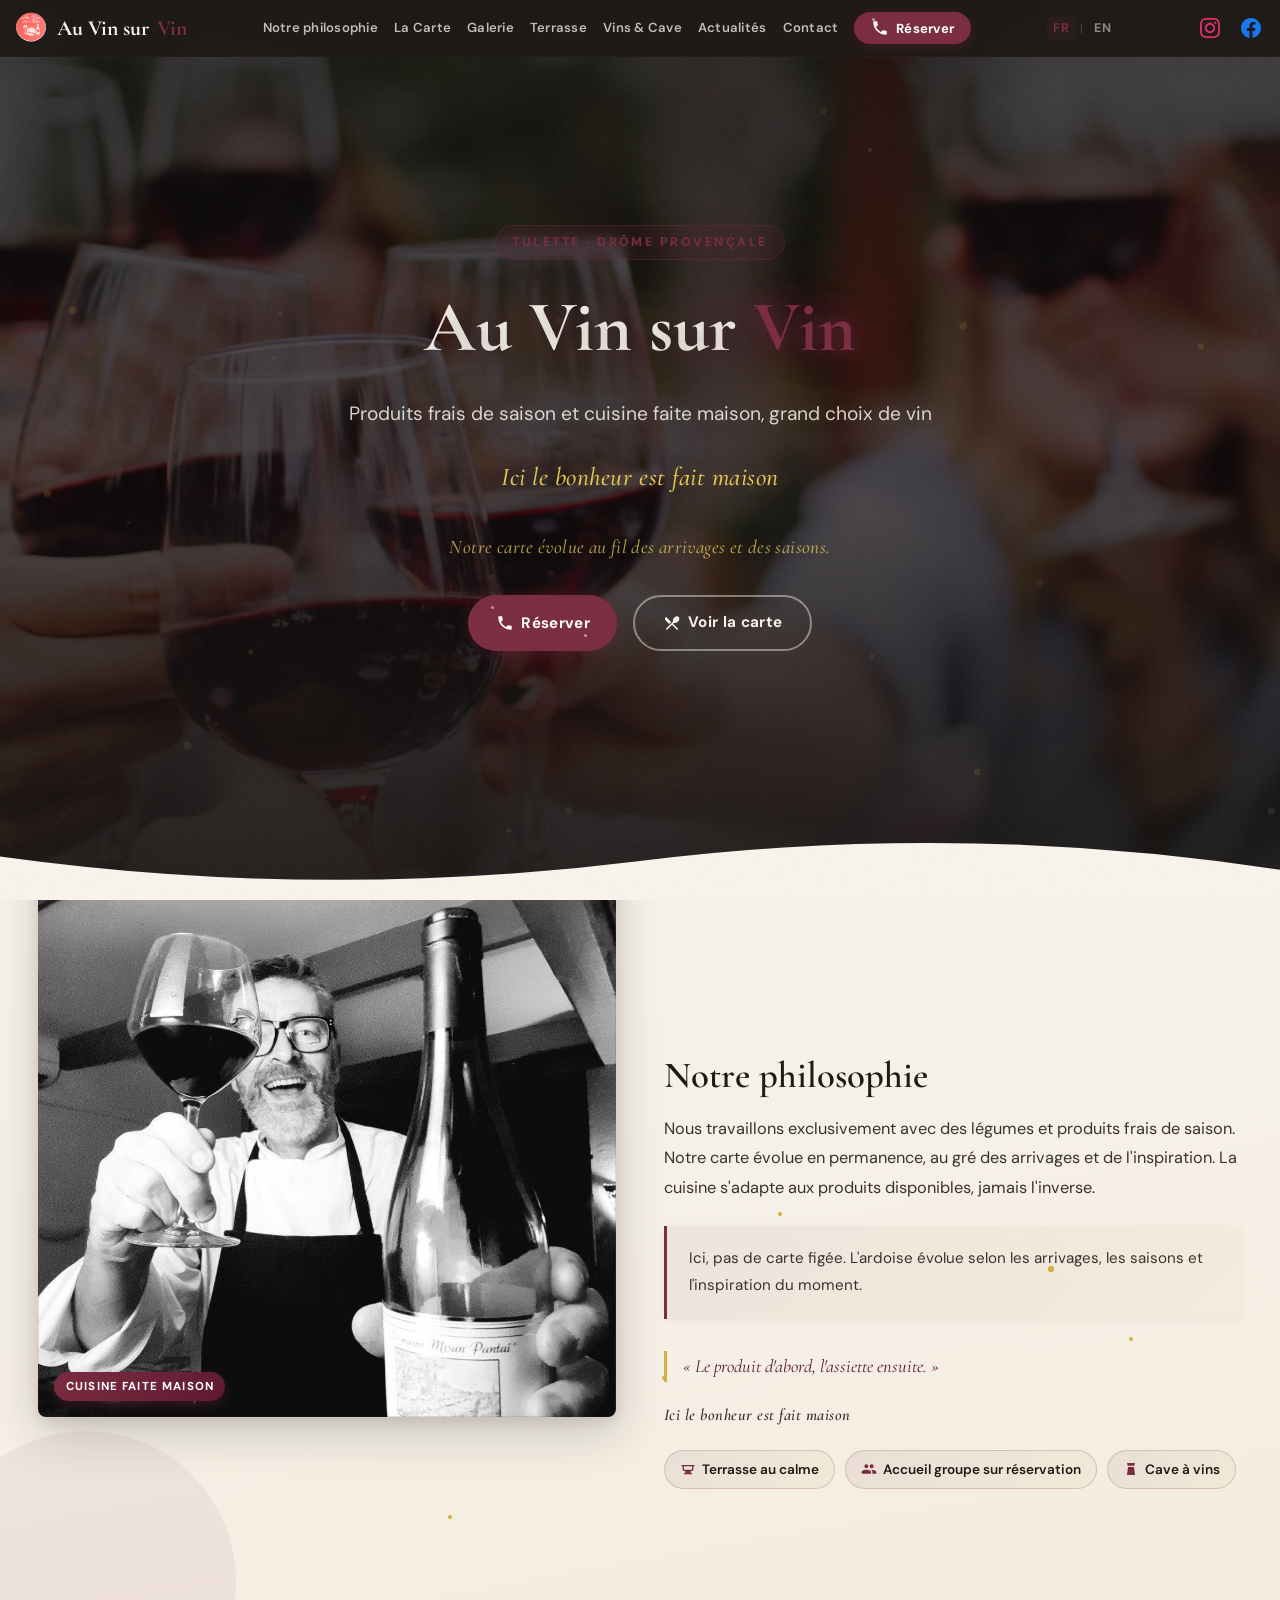
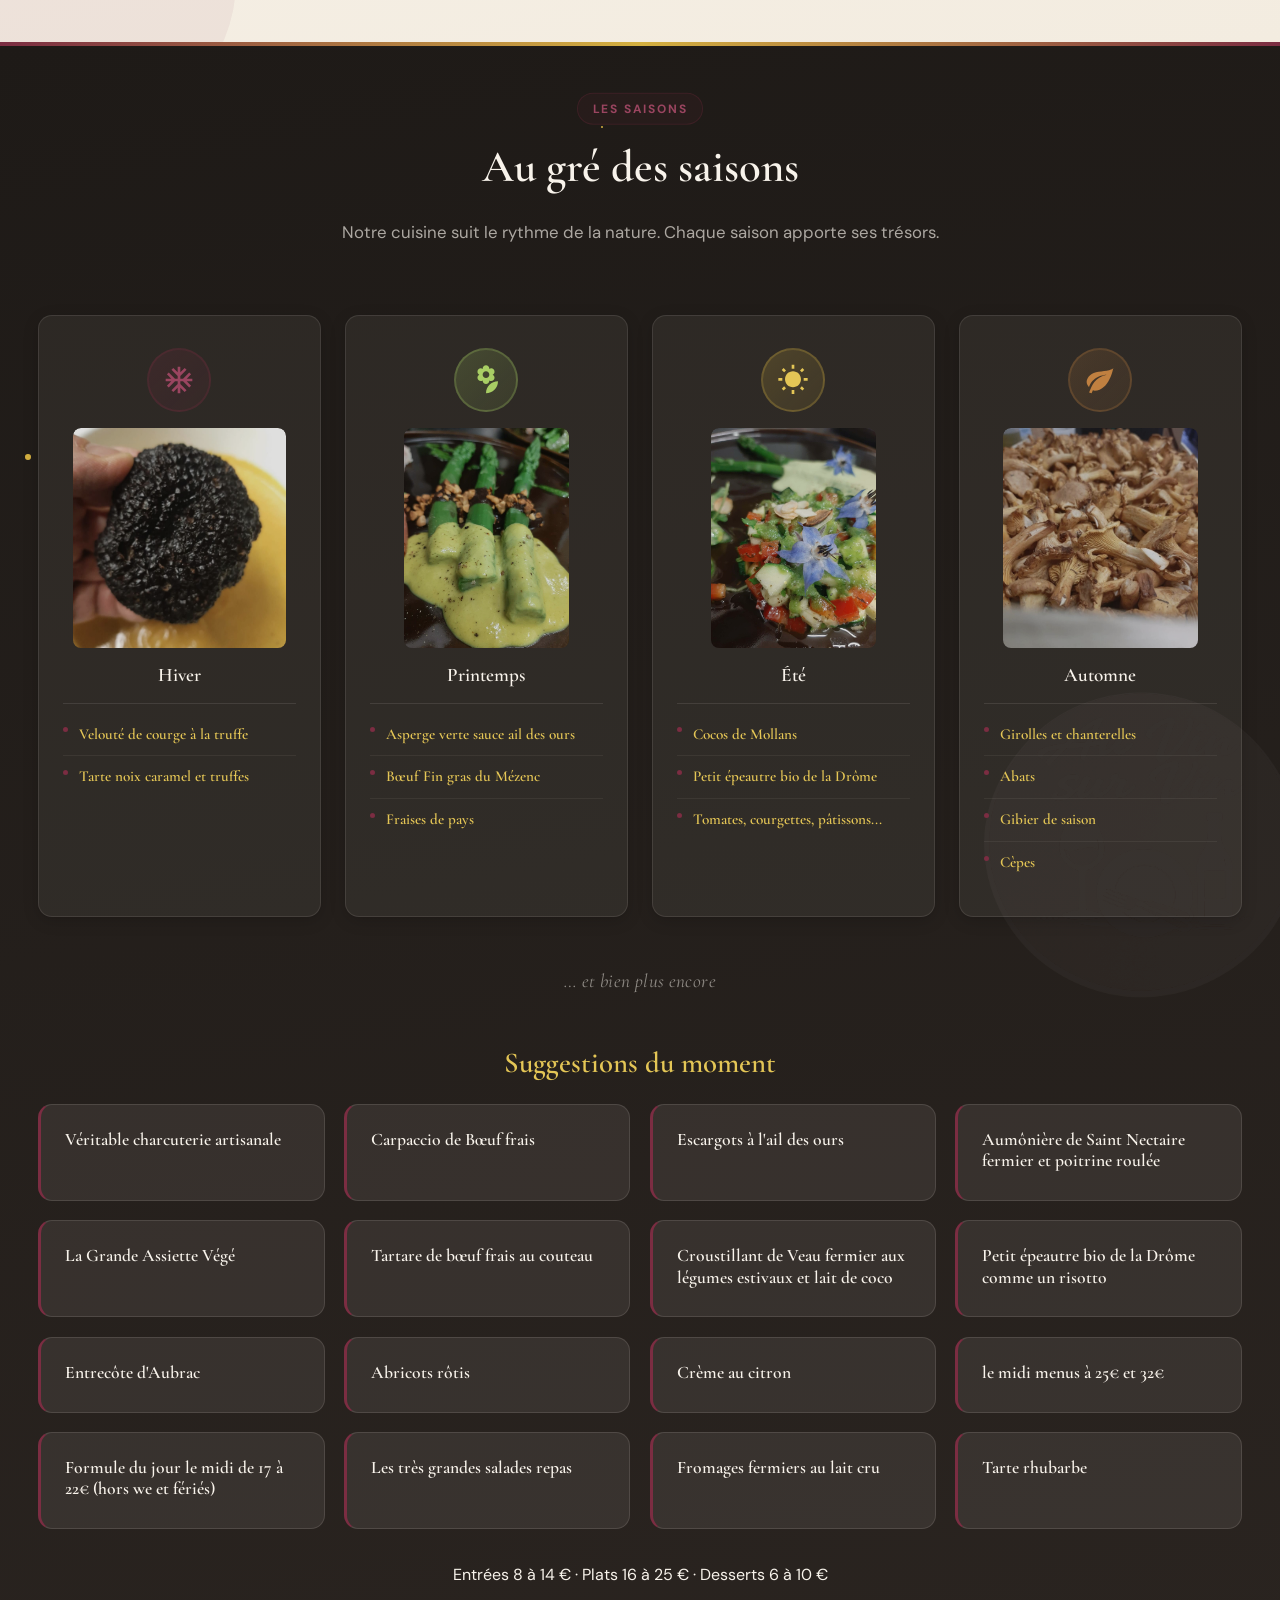
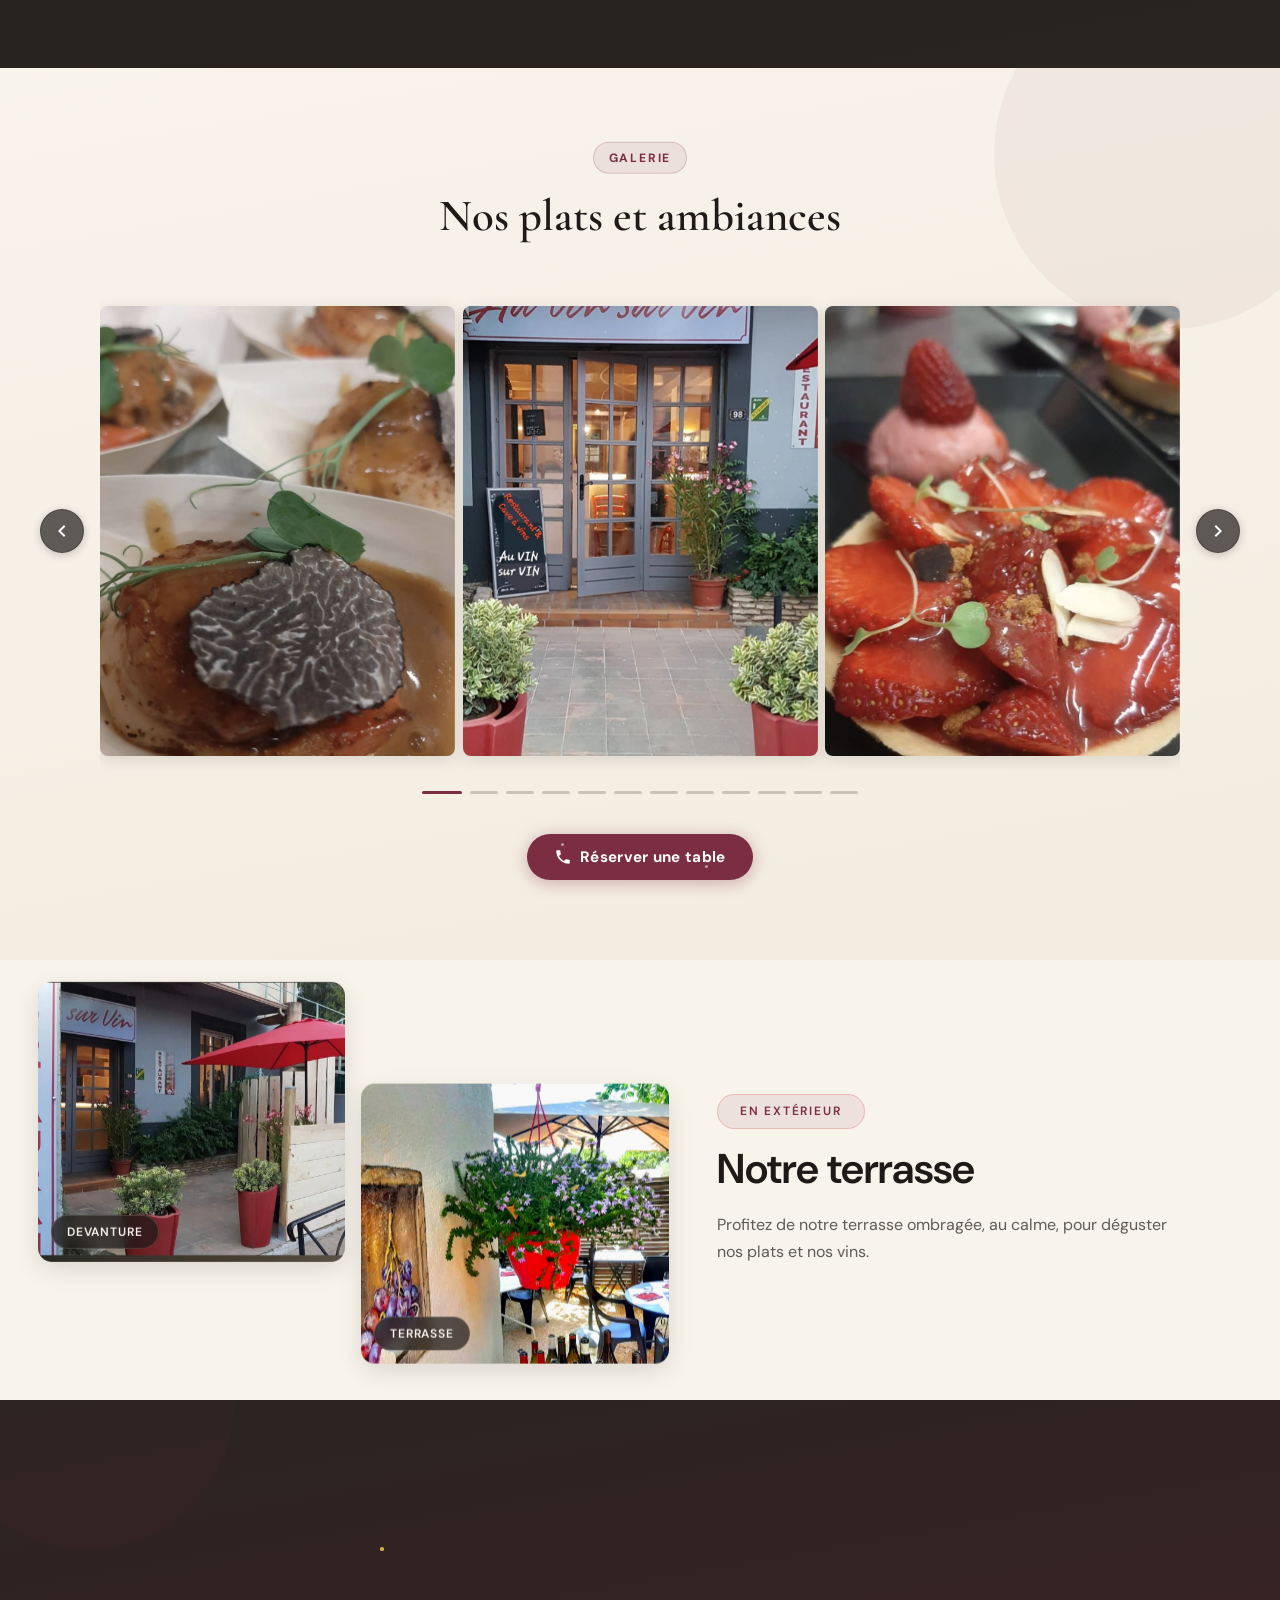
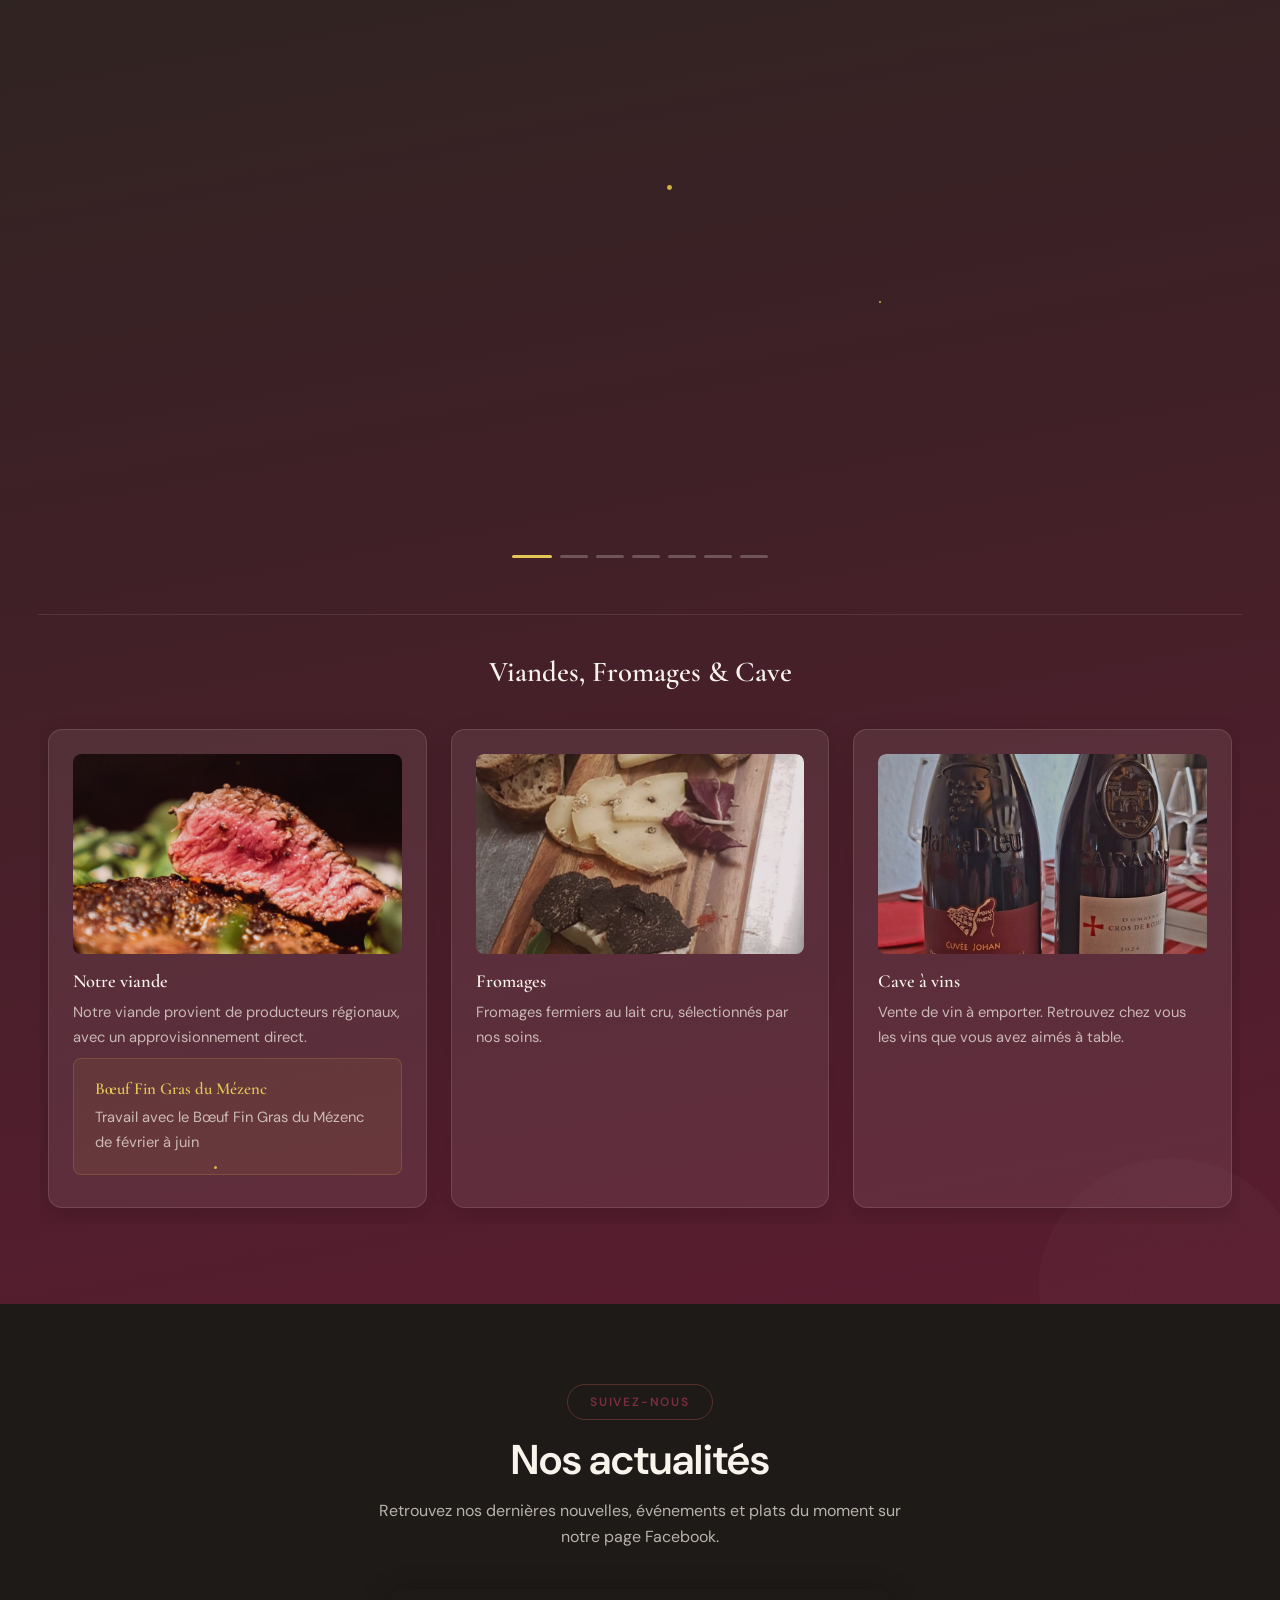
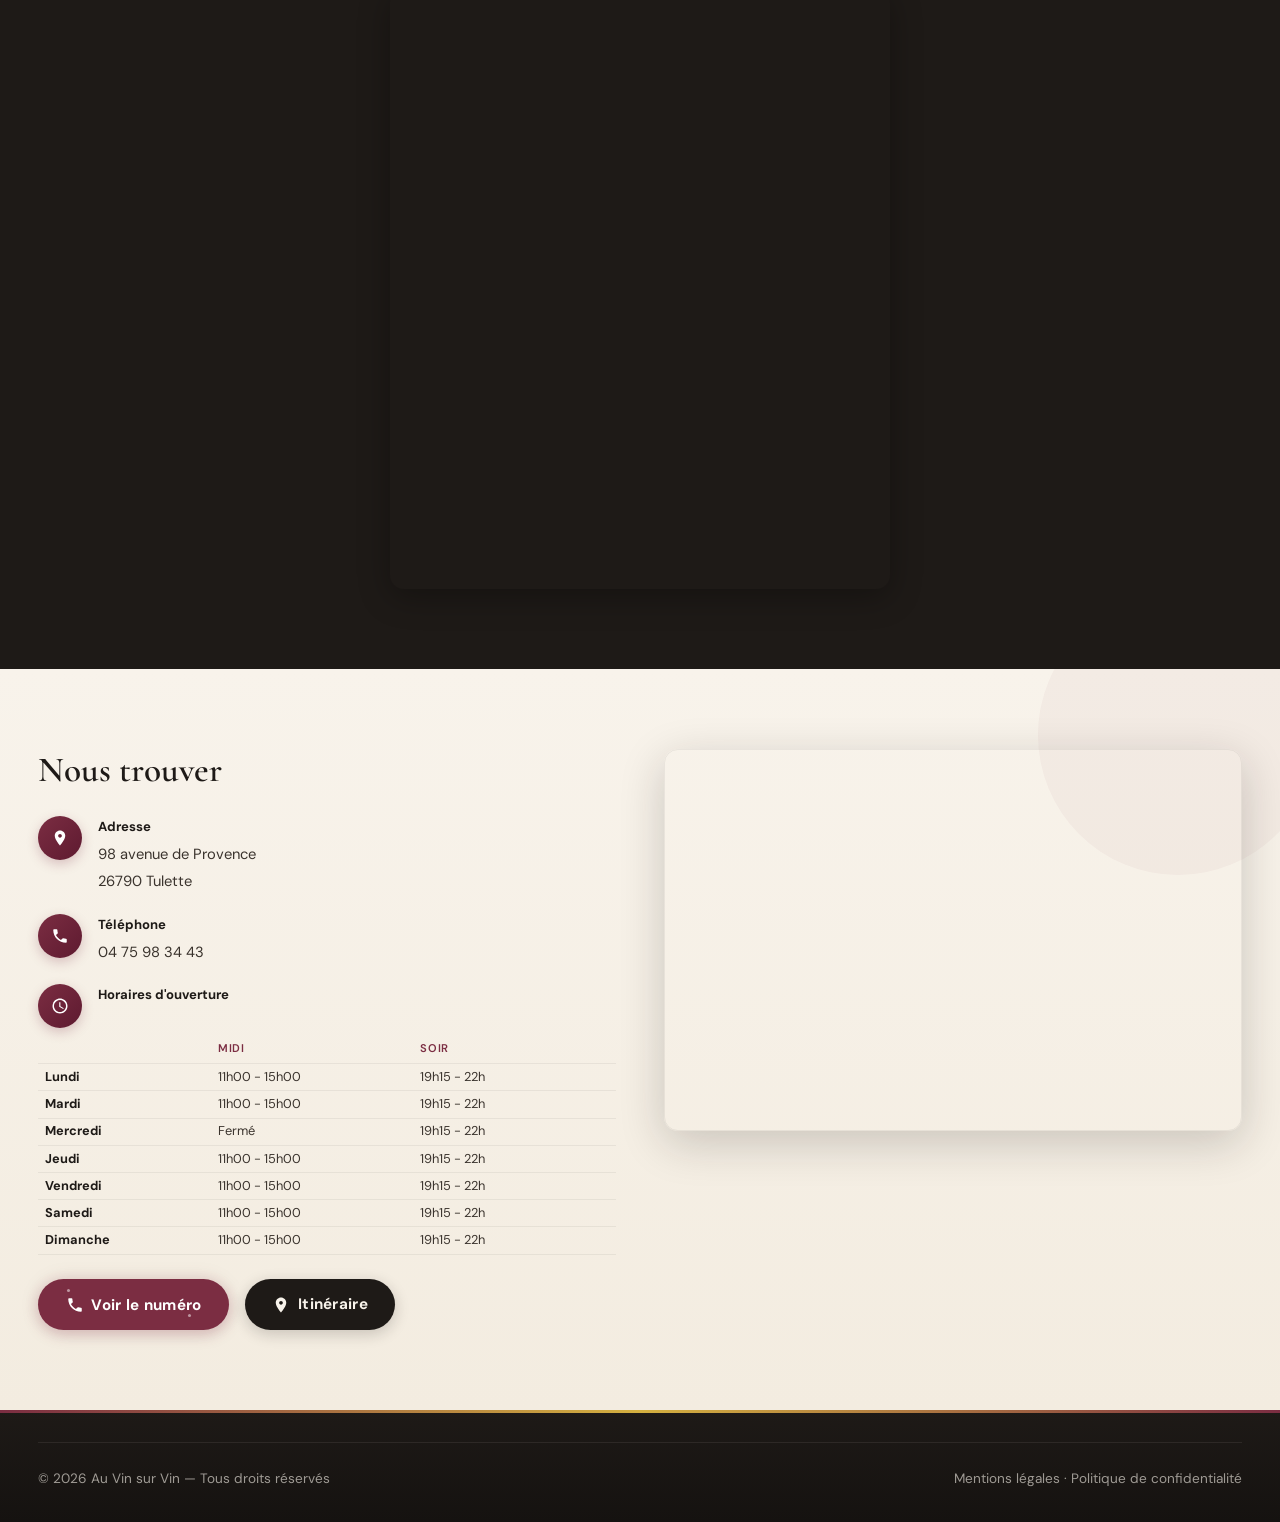
==== index.html @ ffe53575 "Migration Google Sheets → CMS GitHub/Netlify (admin + data/*.json + tutoriel) - Contenu déplacé du G" ====
<!DOCTYPE html>
<html lang="fr">
<head>
  <meta charset="UTF-8">
  <meta name="viewport" content="width=device-width, initial-scale=1.0">
  <title>Au Vin sur Vin — Restaurant & cave à vins | Tulette</title>
  <meta name="description" content="Au Vin sur Vin, restaurant et cave à vins à Tulette. Produits frais de saison et cuisine faite maison, grand choix de vin. Réservation au 04 75 98 34 43.">

  <!-- SEO -->
  <meta name="robots" content="index, follow">
  <link rel="canonical" href="https://www.auvinsurvin.fr/">
  <meta name="author" content="Au Vin sur Vin">
  <meta name="geo.region" content="FR-ARA">
  <meta name="geo.placename" content="Tulette">

  <!-- Open Graph -->
  <meta property="og:type" content="restaurant">
  <meta property="og:title" content="Au Vin sur Vin — Restaurant & cave à vins | Tulette">
  <meta property="og:description" content="Restaurant et cave à vins à Tulette. Produits frais de saison, cuisine maison, grand choix de vins. Réservation au 04 75 98 34 43.">
  <meta property="og:image" content="https://www.auvinsurvin.fr/assets/img/11.jpg">
  <meta property="og:url" content="https://www.auvinsurvin.fr/">
  <meta property="og:locale" content="fr_FR">
  <meta property="og:site_name" content="Au Vin sur Vin">

  <!-- Twitter Card -->
  <meta name="twitter:card" content="summary_large_image">
  <meta name="twitter:title" content="Au Vin sur Vin — Restaurant & cave à vins | Tulette">
  <meta name="twitter:description" content="Restaurant et cave à vins à Tulette. Cuisine de saison, vins locaux.">
  <meta name="twitter:image" content="https://www.auvinsurvin.fr/assets/img/11.jpg">

  <!-- Favicon — Google Search requires 48x48+ PNG -->
  <link rel="icon" href="/favicon.ico" sizes="any">
  <link rel="icon" type="image/png" sizes="48x48" href="/favicon-48x48.png">
  <link rel="icon" type="image/png" sizes="32x32" href="/favicon-32x32.png">
  <link rel="icon" type="image/png" sizes="192x192" href="/favicon-192x192.png">
  <link rel="apple-touch-icon" sizes="180x180" href="/apple-touch-icon.png">
  <link rel="manifest" href="/site.webmanifest">

  <link rel="preconnect" href="https://fonts.googleapis.com">
  <link rel="preconnect" href="https://fonts.gstatic.com" crossorigin>
  <link href="https://fonts.googleapis.com/css2?family=Cormorant+Garamond:ital,wght@0,300;0,400;0,500;0,600;0,700;1,400;1,500&family=DM+Sans:wght@300;400;500;600;700&display=swap" rel="stylesheet">
  <link rel="stylesheet" href="css/style.css">

  <!-- Schema.org Structured Data -->
  <script type="application/ld+json">
  {
    "@context": "https://schema.org",
    "@type": "Restaurant",
    "name": "Au Vin sur Vin",
    "image": "https://www.auvinsurvin.fr/assets/img/11.jpg",
    "url": "https://www.auvinsurvin.fr",
    "telephone": "+33475983443",
    "address": {
      "@type": "PostalAddress",
      "streetAddress": "98 Avenue de Provence",
      "addressLocality": "Tulette",
      "postalCode": "26790",
      "addressRegion": "Auvergne-Rh\u00f4ne-Alpes",
      "addressCountry": "FR"
    },
    "geo": {
      "@type": "GeoCoordinates",
      "latitude": 44.2868,
      "longitude": 4.9316
    },
    "servesCuisine": ["Fran\u00e7aise", "Cuisine de saison", "Cave \u00e0 vin"],
    "priceRange": "\u20ac\u20ac",
    "currenciesAccepted": "EUR",
    "paymentAccepted": "Cash, Credit Card",
    "openingHoursSpecification": [
      {
        "@type": "OpeningHoursSpecification",
        "dayOfWeek": ["Tuesday","Wednesday","Thursday","Friday","Saturday"],
        "opens": "12:00",
        "closes": "14:00"
      },
      {
        "@type": "OpeningHoursSpecification",
        "dayOfWeek": ["Thursday","Friday","Saturday"],
        "opens": "19:00",
        "closes": "21:30"
      }
    ],
    "sameAs": [
      "https://www.facebook.com/auvinsurvinatulette"
    ]
  }
  </script>
</head>
<body>
  <!-- Particle canvas global -->
  <canvas class="particles-canvas" id="particlesCanvas" aria-hidden="true"></canvas>

  <!-- ====== NAVBAR FIXE ====== -->
  <header>
  <nav class="navbar" role="navigation" aria-label="Navigation principale">
    <div class="container navbar-inner">
      <a href="#hero" class="navbar-logo">
        <img src="assets/img/logo.png" alt="Logo Au Vin sur Vin">
        Au Vin sur <span>Vin</span>
      </a>

      <div class="navbar-links" id="navLinks" role="menubar">
        <a href="#philosophie" role="menuitem" data-fr="Notre philosophie" data-en="Our philosophy">Notre philosophie</a>
        <a href="#saisons" role="menuitem" data-fr="La Carte" data-en="The Menu">La Carte</a>
        <a href="#carte-exemples" role="menuitem" data-fr="Galerie" data-en="Gallery">Galerie</a>
        <a href="#terrasse" role="menuitem" data-fr="Terrasse" data-en="Terrace">Terrasse</a>
        <a href="#vins" role="menuitem" data-fr="Vins & Cave" data-en="Wines & Cellar">Vins & Cave</a>
        <a href="#actualites" role="menuitem" data-fr="Actualités" data-en="News">Actualités</a>
        <a href="#contact" role="menuitem" data-fr="Contact" data-en="Contact">Contact</a>
        <button class="btn btn-primary btn-glow btn-nav-cta" role="menuitem" data-modal="phone" data-fr="Réserver" data-en="Book">
          <svg viewBox="0 0 24 24" width="16" height="16"><path fill="currentColor" d="M6.62 10.79c1.44 2.83 3.76 5.15 6.59 6.59l2.2-2.2c.27-.27.67-.36 1.02-.24 1.12.37 2.33.57 3.57.57.55 0 1 .45 1 1V20c0 .55-.45 1-1 1-9.39 0-17-7.61-17-17 0-.55.45-1 1-1h3.5c.55 0 1 .45 1 1 0 1.25.2 2.45.57 3.57.11.35.03.74-.25 1.02l-2.2 2.2z"/></svg>
          <span>Réserver</span>
        </button>
        <div class="burger-social">
          <a href="https://www.instagram.com/auvinsurvintulette/" target="_blank" rel="noopener noreferrer" aria-label="Instagram">
            <svg viewBox="0 0 24 24"><path d="M12 2.163c3.204 0 3.584.012 4.85.07 3.252.148 4.771 1.691 4.919 4.919.058 1.265.069 1.645.069 4.849 0 3.205-.012 3.584-.069 4.849-.149 3.225-1.664 4.771-4.919 4.919-1.266.058-1.644.07-4.85.07-3.204 0-3.584-.012-4.849-.07-3.26-.149-4.771-1.699-4.919-4.92-.058-1.265-.07-1.644-.07-4.849 0-3.204.013-3.583.07-4.849.149-3.227 1.664-4.771 4.919-4.919 1.266-.057 1.645-.069 4.849-.069zm0-2.163c-3.259 0-3.667.014-4.947.072-4.358.2-6.78 2.618-6.98 6.98-.059 1.281-.073 1.689-.073 4.948 0 3.259.014 3.668.072 4.948.2 4.358 2.618 6.78 6.98 6.98 1.281.058 1.689.072 4.948.072 3.259 0 3.668-.014 4.948-.072 4.354-.2 6.782-2.618 6.979-6.98.059-1.28.073-1.689.073-4.948 0-3.259-.014-3.667-.072-4.947-.196-4.354-2.617-6.78-6.979-6.98-1.281-.059-1.69-.073-4.949-.073zm0 5.838c-3.403 0-6.162 2.759-6.162 6.162s2.759 6.163 6.162 6.163 6.162-2.759 6.162-6.163c0-3.403-2.759-6.162-6.162-6.162zm0 10.162c-2.209 0-4-1.79-4-4 0-2.209 1.791-4 4-4s4 1.791 4 4c0 2.21-1.791 4-4 4zm6.406-11.845c-.796 0-1.441.645-1.441 1.44s.645 1.44 1.441 1.44c.795 0 1.439-.645 1.439-1.44s-.644-1.44-1.439-1.44z"/></svg>
          </a>
          <a href="https://www.facebook.com/auvinsurvinatulette/" target="_blank" rel="noopener noreferrer" aria-label="Facebook">
            <svg viewBox="0 0 24 24"><path d="M24 12.073c0-6.627-5.373-12-12-12s-12 5.373-12 12c0 5.99 4.388 10.954 10.125 11.854v-8.385h-3.047v-3.47h3.047v-2.642c0-3.007 1.792-4.669 4.533-4.669 1.312 0 2.686.235 2.686.235v2.953h-1.514c-1.491 0-1.956.925-1.956 1.874v2.25h3.328l-.532 3.47h-2.796v8.385c5.738-.9 10.126-5.864 10.126-11.854z"/></svg>
          </a>
        </div>
      </div>

      <!-- Language Switch -->
      <div class="lang-switch" id="langSwitch">
        <button class="lang-btn active" data-lang="fr" aria-label="Français">
          <span class="lang-flag">FR</span>
        </button>
        <span class="lang-sep">|</span>
        <button class="lang-btn" data-lang="en" aria-label="English">
          <span class="lang-flag">EN</span>
        </button>
      </div>

      <div class="navbar-social">
        <a href="https://www.instagram.com/auvinsurvintulette/" target="_blank" rel="noopener noreferrer" aria-label="Instagram">
          <svg viewBox="0 0 24 24"><path d="M12 2.163c3.204 0 3.584.012 4.85.07 3.252.148 4.771 1.691 4.919 4.919.058 1.265.069 1.645.069 4.849 0 3.205-.012 3.584-.069 4.849-.149 3.225-1.664 4.771-4.919 4.919-1.266.058-1.644.07-4.85.07-3.204 0-3.584-.012-4.849-.07-3.26-.149-4.771-1.699-4.919-4.92-.058-1.265-.07-1.644-.07-4.849 0-3.204.013-3.583.07-4.849.149-3.227 1.664-4.771 4.919-4.919 1.266-.057 1.645-.069 4.849-.069zm0-2.163c-3.259 0-3.667.014-4.947.072-4.358.2-6.78 2.618-6.98 6.98-.059 1.281-.073 1.689-.073 4.948 0 3.259.014 3.668.072 4.948.2 4.358 2.618 6.78 6.98 6.98 1.281.058 1.689.072 4.948.072 3.259 0 3.668-.014 4.948-.072 4.354-.2 6.782-2.618 6.979-6.98.059-1.28.073-1.689.073-4.948 0-3.259-.014-3.667-.072-4.947-.196-4.354-2.617-6.78-6.979-6.98-1.281-.059-1.69-.073-4.949-.073zm0 5.838c-3.403 0-6.162 2.759-6.162 6.162s2.759 6.163 6.162 6.163 6.162-2.759 6.162-6.163c0-3.403-2.759-6.162-6.162-6.162zm0 10.162c-2.209 0-4-1.79-4-4 0-2.209 1.791-4 4-4s4 1.791 4 4c0 2.21-1.791 4-4 4zm6.406-11.845c-.796 0-1.441.645-1.441 1.44s.645 1.44 1.441 1.44c.795 0 1.439-.645 1.439-1.44s-.644-1.44-1.439-1.44z"/></svg>
        </a>
        <a href="https://www.facebook.com/auvinsurvinatulette/" target="_blank" rel="noopener noreferrer" aria-label="Facebook">
          <svg viewBox="0 0 24 24"><path d="M24 12.073c0-6.627-5.373-12-12-12s-12 5.373-12 12c0 5.99 4.388 10.954 10.125 11.854v-8.385h-3.047v-3.47h3.047v-2.642c0-3.007 1.792-4.669 4.533-4.669 1.312 0 2.686.235 2.686.235v2.953h-1.514c-1.491 0-1.956.925-1.956 1.874v2.25h3.328l-.532 3.47h-2.796v8.385c5.738-.9 10.126-5.864 10.126-11.854z"/></svg>
        </a>
      </div>

      <button class="burger" id="burger" aria-label="Ouvrir le menu" aria-expanded="false">
        <span></span><span></span><span></span>
      </button>
    </div>
  </nav>
  </header>

  <main>
  <!-- ====== 1. HERO / IDENTITÉ ====== -->
  <section class="hero" id="hero">
    <div class="hero-bg"></div>
    <img class="hero-bg-img" src="assets/img/11.jpg" alt="Ambiance chaleureuse du restaurant Au Vin sur Vin" loading="eager" data-img-key="img_hero">
    <div class="hero-overlay"></div>
    <div class="hero-content">
      <span class="hero-tag" data-fr="Tulette · Drôme provençale" data-en="Tulette · Drôme Provençale">Tulette · Drôme provençale</span>
      <h1 class="hero-glow-text">Au Vin sur <span class="accent">Vin</span></h1>
      <p class="hero-desc" data-fr="Produits frais de saison et cuisine faite maison, grand choix de vin" data-en="Fresh seasonal products and homemade cuisine, wide wine selection">Produits frais de saison et cuisine faite maison, <span class="nowrap">grand choix de vin</span></p>
      <p class="hero-sub-big" data-fr="Ici le bonheur est fait maison" data-en="Homemade happiness lives here">Ici le bonheur est fait maison</p>
      <p class="hero-sub-big" style="font-size:clamp(1rem,2vw,1.2rem);margin-top:0;opacity:.75" data-fr="Notre carte évolue au fil des arrivages et des saisons." data-en="Our menu evolves with deliveries and seasons.">Notre carte évolue au fil des arrivages et des saisons.</p>
      <div class="hero-btns">
        <button class="btn btn-primary btn-glow" data-modal="phone" aria-label="Voir le numéro">
          <svg viewBox="0 0 24 24"><path d="M6.62 10.79c1.44 2.83 3.76 5.15 6.59 6.59l2.2-2.2c.27-.27.67-.36 1.02-.24 1.12.37 2.33.57 3.57.57.55 0 1 .45 1 1V20c0 .55-.45 1-1 1-9.39 0-17-7.61-17-17 0-.55.45-1 1-1h3.5c.55 0 1 .45 1 1 0 1.25.2 2.45.57 3.57.11.35.03.74-.25 1.02l-2.2 2.2z"/></svg>
          <span data-fr="Réserver" data-en="Book">Réserver</span>
        </button>
        <a href="#saisons" class="btn btn-outline-light" aria-label="Voir la carte">
          <svg viewBox="0 0 24 24"><path d="M8.1 13.34l2.83-2.83L3.91 3.5c-1.56 1.56-1.56 4.09 0 5.66l4.19 4.18zm6.78-1.81c1.53.71 3.68.21 5.27-1.38 1.91-1.91 2.28-4.65.81-6.12-1.46-1.46-4.2-1.1-6.12.81-1.59 1.59-2.09 3.74-1.38 5.27L3.7 19.87l1.41 1.41L12 14.41l6.88 6.88 1.41-1.41L13.41 13l1.47-1.47z"/></svg>
          <span data-fr="Voir la carte" data-en="See the menu">Voir la carte</span>
        </a>
      </div>
    </div>
    <div class="hero-wave">
      <svg viewBox="0 0 1440 100" preserveAspectRatio="none">
        <path d="M0,100 L0,50 Q360,100 720,55 Q1080,10 1440,65 L1440,100Z" fill="var(--creme)"/>
      </svg>
    </div>
  </section>

  <!-- ====== 2. PHILOSOPHIE ====== -->
  <section class="philosophie" id="philosophie">
    <div class="floating-logo" data-float-dir="diagonal-right"><img src="assets/img/logo.png" alt="" aria-hidden="true"></div>
    <div class="section-particles" aria-hidden="true"></div>
    <div class="container">
      <div class="philo-grid">
        <div class="philo-img reveal" data-parallax data-speed="0.15">
          <img src="assets/img/40.jpg" alt="Jean-Robert tenant un verre de vin au restaurant Au Vin sur Vin" loading="lazy" style="object-position:center 30%" data-img-key="img_philosophie">
          <div class="philo-img-badge" data-fr="Cuisine faite maison" data-en="Homemade cooking">Cuisine faite maison</div>
        </div>
        <div class="philo-text reveal">
          <h2 data-fr="Notre philosophie" data-en="Our philosophy">Notre philosophie</h2>
          <div id="philo-content">
            <p data-fr="Nous travaillons exclusivement avec des légumes et produits frais de saison. Notre carte évolue en permanence, au gré des arrivages et de l'inspiration. La cuisine s'adapte aux produits disponibles, jamais l'inverse." data-en="We work exclusively with fresh seasonal vegetables and products. Our menu evolves constantly, following deliveries and inspiration. The cooking adapts to available produce, never the other way around.">Nous travaillons exclusivement avec des légumes et produits frais de saison. Notre carte évolue en permanence, au gré des arrivages et de l'inspiration. La cuisine s'adapte aux produits disponibles, jamais l'inverse.</p>
          </div>
          <div id="philo-saison" class="philo-saison">
            <p data-fr="Ici, pas de carte figée. L'ardoise évolue selon les arrivages, les saisons et l'inspiration du moment." data-en="Here, no fixed menu. The board evolves with deliveries, seasons, and the inspiration of the moment.">Ici, pas de carte figée. L'ardoise évolue selon les arrivages, les saisons et l'inspiration du moment.</p>
          </div>
          <span class="philo-accent" data-fr="« Le produit d'abord, l'assiette ensuite. »" data-en="&laquo; The product first, the plate second. &raquo;">« Le produit d'abord, l'assiette ensuite. »</span>
          <p class="philo-bonheur" data-fr="Ici le bonheur est fait maison" data-en="Homemade happiness here">Ici le bonheur est fait maison</p>
          <div class="philo-terrasse">
            <span class="philo-terrasse-item"><svg viewBox="0 0 24 24"><path d="M21 6H3a1 1 0 000 2h1v5a2 2 0 002 2h2v3H6v2h12v-2h-2v-3h2a2 2 0 002-2V8h1a1 1 0 000-2zM6 13V8h12v5H6z"/></svg> <span data-fr="Terrasse au calme" data-en="Quiet terrace">Terrasse au calme</span></span>
            <span class="philo-terrasse-item"><svg viewBox="0 0 24 24"><path d="M16 11c1.66 0 2.99-1.34 2.99-3S17.66 5 16 5c-1.66 0-3 1.34-3 3s1.34 3 3 3zm-8 0c1.66 0 2.99-1.34 2.99-3S9.66 5 8 5C6.34 5 5 6.34 5 8s1.34 3 3 3zm0 2c-2.33 0-7 1.17-7 3.5V19h14v-2.5c0-2.33-4.67-3.5-7-3.5zm8 0c-.29 0-.62.02-.97.05 1.16.84 1.97 1.97 1.97 3.45V19h6v-2.5c0-2.33-4.67-3.5-7-3.5z"/></svg> <span data-fr="Accueil groupe sur réservation" data-en="Group welcome by reservation">Accueil groupe sur réservation</span></span>
            <span class="philo-terrasse-item"><svg viewBox="0 0 24 24"><path d="M6 3l1 4h10l1-4H6zm1.5 6L6 21h12l-1.5-12h-9z"/></svg> <span data-fr="Cave à vins" data-en="Wine cellar">Cave à vins</span></span>
          </div>
        </div>
      </div>
    </div>
  </section>

  <!-- ====== 3. AU GRÉ DES SAISONS (fusion Carte + Ardoise) ====== -->
  <section class="saisons" id="saisons">
    <div class="floating-logo" data-float-dir="diagonal-left"><img src="assets/img/logo.png" alt="" aria-hidden="true"></div>
    <div class="section-particles" aria-hidden="true"></div>
    <div class="container">
      <div class="saisons-header reveal">
        <span class="section-badge section-badge-light" data-fr="Les saisons" data-en="Seasons">Les saisons</span>
        <h2 data-fr="Au gré des saisons" data-en="With the seasons">Au gré des saisons</h2>
        <p class="saisons-sub" data-fr="Notre cuisine suit le rythme de la nature. Chaque saison apporte ses trésors." data-en="Our cooking follows the rhythm of nature. Each season brings its treasures.">Notre cuisine suit le rythme de la nature. Chaque saison apporte ses trésors.</p>
      </div>

      <!-- Saison cards with plats intégrés directement -->
      <div class="saisons-grid reveal">
        <div class="saison-card" data-saison="Hiver">
          <div class="saison-icon">
            <svg viewBox="0 0 24 24" width="32" height="32"><path fill="currentColor" d="M22 11h-4.17l3.24-3.24-1.41-1.42L15 11h-2V9l4.66-4.66-1.42-1.41L13 6.17V2h-2v4.17L7.76 2.93 6.34 4.34 11 9v2H9L4.34 6.34 2.93 7.76 6.17 11H2v2h4.17l-3.24 3.24 1.41 1.42L9 13h2v2l-4.66 4.66 1.42 1.41L11 17.83V22h2v-4.17l3.24 3.24 1.42-1.41L13 15v-2h2l4.66 4.66 1.41-1.42L17.83 13H22z"/></svg>
          </div>
          <img src="assets/img/22.jpg" alt="Truffe noire du Tricastin" class="saison-card-img" loading="lazy" style="object-position:center 50%" data-img-key="img_saison_hiver">
          <h3 data-fr="Hiver" data-en="Winter">Hiver</h3>

          <ul class="saison-plats-list">
            <li class="saison-plat-item">
              <span class="saison-plat-name" data-fr="Velouté de courge à la truffe" data-en="Squash velouté with truffle">Velouté de courge à la truffe</span>
            </li>
            <li class="saison-plat-item">
              <span class="saison-plat-name" data-fr="Tarte noix caramel et truffes" data-en="Walnut caramel and truffle tart">Tarte noix caramel et truffes</span>
            </li>
          </ul>
        </div>
        <div class="saison-card" data-saison="Printemps">
          <div class="saison-icon saison-icon-spring">
            <svg viewBox="0 0 24 24" width="32" height="32"><path fill="currentColor" d="M12 22c4.97 0 9-4.03 9-9-4.97 0-9 4.03-9 9zM5.6 10.25c0 1.38 1.12 2.5 2.5 2.5.53 0 1.01-.16 1.42-.44l-.02.19c0 1.38 1.12 2.5 2.5 2.5s2.5-1.12 2.5-2.5l-.02-.19c.4.28.89.44 1.42.44 1.38 0 2.5-1.12 2.5-2.5 0-1-.59-1.85-1.43-2.25.84-.4 1.43-1.25 1.43-2.25 0-1.38-1.12-2.5-2.5-2.5-.53 0-1.01.16-1.42.44l.02-.19C14.5 2.12 13.38 1 12 1S9.5 2.12 9.5 3.5l.02.19c-.4-.28-.89-.44-1.42-.44-1.38 0-2.5 1.12-2.5 2.5 0 1 .59 1.85 1.43 2.25-.84.4-1.43 1.25-1.43 2.25zM12 5.5c1.38 0 2.5 1.12 2.5 2.5s-1.12 2.5-2.5 2.5S9.5 9.38 9.5 8s1.12-2.5 2.5-2.5zM3 13c0 4.97 4.03 9 9 9-4.97 0-9-4.03-9-9z"/></svg>
          </div>
          <img src="assets/img/14.jpg" alt="Asperges vertes sauce crème" class="saison-card-img" loading="lazy" style="object-position:center 35%" data-img-key="img_saison_printemps">
          <h3 data-fr="Printemps" data-en="Spring">Printemps</h3>

          <ul class="saison-plats-list">
            <li class="saison-plat-item">
              <span class="saison-plat-name" data-fr="Asperge verte sauce ail des ours" data-en="Green asparagus, wild garlic sauce">Asperge verte sauce ail des ours</span>
            </li>
            <li class="saison-plat-item">
              <span class="saison-plat-name" data-fr="Bœuf Fin gras du Mézenc" data-en="Fin gras du Mézenc beef">Bœuf Fin gras du Mézenc</span>
            </li>
            <li class="saison-plat-item">
              <span class="saison-plat-name" data-fr="Fraises de pays" data-en="Local strawberries">Fraises de pays</span>
            </li>
          </ul>
        </div>
        <div class="saison-card" data-saison="Été">
          <div class="saison-icon saison-icon-summer">
            <svg viewBox="0 0 24 24" width="32" height="32"><path fill="currentColor" d="M6.76 4.84l-1.8-1.79-1.41 1.41 1.79 1.79 1.42-1.41zM4 10.5H1v2h3v-2zm9-9.95h-2V3.5h2V.55zm7.45 3.91l-1.41-1.41-1.79 1.79 1.41 1.41 1.79-1.79zm-3.21 13.7l1.79 1.8 1.41-1.41-1.8-1.79-1.4 1.4zM20 10.5v2h3v-2h-3zm-8-5c-3.31 0-6 2.69-6 6s2.69 6 6 6 6-2.69 6-6-2.69-6-6-6zm-1 16.95h2V19.5h-2v2.95zm-7.45-3.91l1.41 1.41 1.79-1.8-1.41-1.41-1.79 1.8z"/></svg>
          </div>
          <img src="assets/img/15.jpg" alt="Tartare de légumes d'été aux fleurs de bourrache" class="saison-card-img" loading="lazy" style="object-position:center 45%" data-img-key="img_saison_ete">
          <h3 data-fr="Été" data-en="Summer">Été</h3>

          <ul class="saison-plats-list">
            <li class="saison-plat-item">
              <span class="saison-plat-name" data-fr="Cocos de Mollans" data-en="Cocos de Mollans beans">Cocos de Mollans</span>
            </li>
            <li class="saison-plat-item">
              <span class="saison-plat-name" data-fr="Petit épeautre bio de la Drôme" data-en="Organic Drôme einkorn wheat">Petit épeautre bio de la Drôme</span>
            </li>
            <li class="saison-plat-item">
              <span class="saison-plat-name" data-fr="Tomates, courgettes, pâtissons..." data-en="Tomatoes, courgettes, pattypan squash...">Tomates, courgettes, pâtissons...</span>
            </li>
          </ul>
        </div>
        <div class="saison-card" data-saison="Automne">
          <div class="saison-icon saison-icon-autumn">
            <svg viewBox="0 0 24 24" width="32" height="32"><path fill="currentColor" d="M17 8C8 10 5.9 16.17 3.82 21.34l1.89.66.95-2.3c.48.17.98.3 1.34.3C19 20 22 3 22 3c-1 2-8 2.25-13 3.25S2 11.5 2 13.5s1.75 3.75 1.75 3.75C7 8 17 8 17 8z"/></svg>
          </div>
          <img src="assets/img/10.jpg" alt="Girolles fraîches" class="saison-card-img" loading="lazy" style="object-position:center 50%" data-img-key="img_saison_automne">
          <h3 data-fr="Automne" data-en="Autumn">Automne</h3>

          <ul class="saison-plats-list">
            <li class="saison-plat-item">
              <span class="saison-plat-name" data-fr="Girolles et chanterelles" data-en="Girolles and chanterelles">Girolles et chanterelles</span>
            </li>
            <li class="saison-plat-item">
              <span class="saison-plat-name" data-fr="Abats" data-en="Offal">Abats</span>
            </li>
            <li class="saison-plat-item">
              <span class="saison-plat-name" data-fr="Gibier de saison" data-en="Seasonal game">Gibier de saison</span>
            </li>
            <li class="saison-plat-item">
              <span class="saison-plat-name" data-fr="Cèpes" data-en="Porcini mushrooms">Cèpes</span>
            </li>
          </ul>
        </div>
      </div>
      <div class="saisons-indicators" id="saisonsIndicators"></div>

      <p class="saisons-encore reveal" data-fr="… et bien plus encore" data-en="… and much more">… et bien plus encore</p>

      <!-- Suggestions du moment -->
      <div class="suggestions-moment reveal">
        <h3 class="suggestions-moment-title" data-fr="Suggestions du moment" data-en="Current suggestions">Suggestions du moment</h3>
        <div id="suggestionsContent" class="suggestions-moment-grid">
          <div class="carte-loading">
            <div class="loading-spinner"></div>
            <p data-fr="Chargement des suggestions..." data-en="Loading suggestions..." style="color:rgba(248,243,235,.5)">Chargement des suggestions...</p>
          </div>
        </div>
      </div>

      <!-- Fourchette de prix (dynamique depuis Google Sheet CONFIG) -->
      <div class="saisons-prix-global reveal">
        <span class="saison-prix" id="prixEntrees" data-fr="Entrées 8–14 €" data-en="Starters 8–14 €">Entrées 8–14 €</span>
        <span class="saison-prix-sep"> · </span>
        <span class="saison-prix" id="prixPlats" data-fr="Plats 16–24 €" data-en="Mains 16–24 €">Plats 16–24 €</span>
        <span class="saison-prix-sep"> · </span>
        <span class="saison-prix" id="prixDesserts" data-fr="Desserts 6–10 €" data-en="Desserts 6–10 €">Desserts 6–10 €</span>
      </div>
    </div>
  </section>

  <!-- ====== 4. GALERIE PHOTOS ====== -->
  <section class="carte-exemples" id="carte-exemples">
    <div class="container">
      <div class="carte-exemples-header reveal">
        <span class="section-badge" data-fr="Galerie" data-en="Gallery">Galerie</span>
        <h2 data-fr="Nos plats et ambiances" data-en="Our dishes and atmosphere">Nos plats et ambiances</h2>
      </div>

      <!-- Carousel photos des plats -->
      <div class="galerie-carousel-wrap reveal">
        <button class="carousel-btn carousel-prev" aria-label="Précédent" id="galeriePrev">
          <svg width="24" height="24" viewBox="0 0 24 24"><path d="M15.41 7.41 14 6l-6 6 6 6 1.41-1.41L10.83 12z"/></svg>
        </button>
        <div class="galerie-carousel" id="galerieCarousel">
          <div class="galerie-card"><img src="assets/img/16.jpg" alt="Plat poêlé à la truffe noire" loading="lazy" style="object-position:center 55%" data-img-key="img_galerie_1"></div>
          <div class="galerie-card"><img src="assets/img/43.jpg" alt="Verre de vin rouge et raisin" loading="lazy" style="object-position:center 40%" data-img-key="img_galerie_2"></div>
          <div class="galerie-card"><img src="assets/img/4.jpg" alt="Tarte aux fraises maison" loading="lazy" style="object-position:center 45%" data-img-key="img_galerie_3"></div>
          <div class="galerie-card"><img src="assets/img/15.jpg" alt="Tartare de légumes d'été aux fleurs de bourrache" loading="lazy" style="object-position:center 45%" data-img-key="img_galerie_4"></div>
          <div class="galerie-card"><img src="assets/img/12.jpg" alt="Plateau de fromages fermiers" loading="lazy" style="object-position:center 40%" data-img-key="img_galerie_5"></div>
          <div class="galerie-card"><img src="assets/img/5.jpg" alt="Dessert meringue mangue et chocolat" loading="lazy" style="object-position:center 45%" data-img-key="img_galerie_6"></div>
          <div class="galerie-card"><img src="assets/img/14.jpg" alt="Plat d'asperges fraîches" loading="lazy" style="object-position:center 35%" data-img-key="img_galerie_7"></div>
          <div class="galerie-card"><img src="assets/img/33.jpg" alt="Bouteille de vin de Cairanne, Domaine Cros de Romet" loading="lazy" style="object-position:center 35%" data-img-key="img_galerie_8"></div>
          <div class="galerie-card"><img src="assets/img/29.jpg" alt="Bouteille de vin rouge Montepulciano" loading="lazy" style="object-position:center 40%" data-img-key="img_galerie_9"></div>
          <div class="galerie-card"><img src="assets/img/28.jpg" alt="Bouteille de vin Cabernet Sauvignon" loading="lazy" style="object-position:center 40%" data-img-key="img_galerie_10"></div>
          <div class="galerie-card"><img src="assets/img/21.jpg" alt="Terrasse extérieure du restaurant Au Vin sur Vin" loading="lazy" style="object-position:center 60%" data-img-key="img_galerie_11"></div>
          <div class="galerie-card"><img src="assets/img/20.jpg" alt="Décoration de la terrasse Au Vin sur Vin" loading="lazy" style="object-position:center 45%" data-img-key="img_galerie_12"></div>
        </div>
        <button class="carousel-btn carousel-next" aria-label="Suivant" id="galerieNext">
          <svg width="24" height="24" viewBox="0 0 24 24"><path d="M8.59 16.59 10 18l6-6-6-6-1.41 1.41L13.17 12z"/></svg>
        </button>
      </div>
      <div class="galerie-indicators" id="galerieIndicators"></div>

      <div class="carte-cta reveal">
        <button class="btn btn-primary btn-glow" data-modal="phone" aria-label="Réserver une table">
          <svg viewBox="0 0 24 24"><path d="M6.62 10.79c1.44 2.83 3.76 5.15 6.59 6.59l2.2-2.2c.27-.27.67-.36 1.02-.24 1.12.37 2.33.57 3.57.57.55 0 1 .45 1 1V20c0 .55-.45 1-1 1-9.39 0-17-7.61-17-17 0-.55.45-1 1-1h3.5c.55 0 1 .45 1 1 0 1.25.2 2.45.57 3.57.11.35.03.74-.25 1.02l-2.2 2.2z"/></svg>
          <span data-fr="Réserver une table" data-en="Book a table">Réserver une table</span>
        </button>
      </div>
    </div>
  </section>

  <!-- Section "Notre savoir-faire" supprimée selon retour client -->

  <!-- ====== NOTRE TERRASSE ====== -->
  <section class="terrasse-section" id="terrasse">
    <div class="container">
      <div class="terrasse-content reveal">
        <div class="terrasse-images">
          <div class="terrasse-img-wrap" data-parallax data-speed="0.08">
            <img src="assets/img/21.jpg" alt="Devanture du restaurant Au Vin sur Vin" loading="lazy" style="object-position:left center" data-img-key="img_terrasse_1">
            <span class="terrasse-badge" data-fr="Devanture" data-en="Front">Devanture</span>
          </div>
          <div class="terrasse-img-wrap" data-parallax data-speed="-0.06">
            <img src="assets/img/20.jpg" alt="Terrasse ombragée du restaurant Au Vin sur Vin" loading="lazy" style="object-position:center 40%" data-img-key="img_terrasse_2">
            <span class="terrasse-badge" data-fr="Terrasse" data-en="Terrace">Terrasse</span>
          </div>
        </div>
        <div class="terrasse-text">
          <span class="section-badge" data-fr="En extérieur" data-en="Outdoor">En extérieur</span>
          <h2 data-fr="Notre terrasse" data-en="Our terrace">Notre terrasse</h2>
          <p data-fr="Profitez de notre terrasse ombragée, au calme, pour déguster nos plats et nos vins." data-en="Enjoy our shaded terrace, in a quiet setting, to savour our dishes and wines.">Profitez de notre terrasse ombragée, au calme, pour déguster nos plats et nos vins.</p>
        </div>
      </div>
    </div>
  </section>

  <!-- ====== 6. VINS — CARROUSEL + AMATEURS ====== -->
  <section class="vins-section" id="vins">
    <div class="floating-logo" data-float-dir="horizontal-right"><img src="assets/img/logo.png" alt="" aria-hidden="true"></div>
    <div class="section-particles" aria-hidden="true"></div>
    <div class="container">
      <div class="vins-header reveal">
        <span class="section-badge section-badge-light" data-fr="Notre sélection" data-en="Our selection">Notre sélection</span>
        <h2 data-fr="Nos vins" data-en="Our wines">Nos vins</h2>
        <p class="vins-sub" style="margin-top:.8rem;font-size:.95rem" data-fr="Amateur ou connaisseur, Jean-Robert vous guide avec passion dans ses sélections pour trouver le vin qui accompagnera parfaitement votre repas." data-en="Whether a novice or connoisseur, Jean-Robert passionately guides you through his selections to find the perfect wine for your meal.">Amateur ou connaisseur, Jean-Robert vous guide avec passion dans ses sélections pour trouver le vin qui accompagnera parfaitement votre repas.</p>
      </div>

      <!-- Wine carousel from Google Sheet VINS -->
      <div class="vins-carousel-wrap reveal">
        <button class="carousel-btn carousel-prev" aria-label="Précédent" id="vinsPrev">
          <svg viewBox="0 0 24 24" width="24" height="24"><path fill="currentColor" d="M15.41 7.41L14 6l-6 6 6 6 1.41-1.41L10.83 12z"/></svg>
        </button>
        <div class="vins-carousel" id="vinsCarousel">
          <div class="carte-loading">
            <div class="loading-spinner"></div>
            <p data-fr="Chargement des vins..." data-en="Loading wines...">Chargement des vins...</p>
          </div>
        </div>
        <button class="carousel-btn carousel-next" aria-label="Suivant" id="vinsNext">
          <svg viewBox="0 0 24 24" width="24" height="24"><path fill="currentColor" d="M10 6L8.59 7.41 13.17 12l-4.58 4.59L10 18l6-6z"/></svg>
        </button>
      </div>
      <div class="vins-indicators" id="vinsIndicators"></div>

      <!-- Viandes, Fromages & Cave — carousel -->
      <div class="produits-in-vins reveal">
        <h3 class="produits-in-vins-title" data-fr="Viandes, Fromages & Cave" data-en="Meats, Cheeses & Wine Cellar">Viandes, Fromages & Cave</h3>
        <div class="produits-carousel-wrap">
          <button class="carousel-btn carousel-prev" aria-label="Précédent" id="produitsPrev">
            <svg viewBox="0 0 24 24" width="24" height="24"><path fill="currentColor" d="M15.41 7.41L14 6l-6 6 6 6 1.41-1.41L10.83 12z"/></svg>
          </button>
          <div class="produits-carousel" id="produitsCarousel">
            <!-- Viande -->
            <div class="produit-carousel-card">
              <img src="assets/img/24.jpg" alt="Viande de bœuf de producteurs régionaux" class="produit-card-img" loading="lazy" style="object-position:center 65%" data-img-key="img_produit_viande">
              <h3 data-fr="Notre viande" data-en="Our Meat">Notre viande</h3>
              <p data-fr="Notre viande provient de producteurs régionaux, avec un approvisionnement direct." data-en="Our meat comes from regional producers, with direct supply.">Notre viande provient de producteurs régionaux, avec un approvisionnement direct.</p>
              <div class="produit-fingras">
                <h4 data-fr="Bœuf Fin Gras du Mézenc" data-en="Fin Gras du Mézenc beef">Bœuf Fin Gras du Mézenc</h4>
                <p data-fr="Travail avec le Bœuf Fin Gras du Mézenc de février à juin" data-en="Working with Fin Gras du Mézenc beef from February to June">Travail avec le Bœuf Fin Gras du Mézenc de février à juin</p>
              </div>
            </div>
            <!-- Fromages -->
            <div class="produit-carousel-card">
              <img src="assets/img/12.jpg" alt="Plateau de fromages fermiers au lait cru" class="produit-card-img" loading="lazy" style="object-position:center 40%" data-img-key="img_produit_fromage">
              <h3 data-fr="Fromages" data-en="Cheeses">Fromages</h3>
              <p data-fr="Fromages fermiers au lait cru, sélectionnés par nos soins." data-en="Farmhouse raw milk cheeses, personally selected by us.">Fromages fermiers au lait cru, sélectionnés par nos soins.</p>
            </div>
            <!-- Cave à vins -->
            <div class="produit-carousel-card" id="cave">
              <img src="assets/img/2.jpg" alt="Cave à vins avec bouteilles sélectionnées" class="produit-card-img" loading="lazy" style="object-position:center 45%" data-img-key="img_produit_cave">
              <h3 data-fr="Cave à vins" data-en="Wine Cellar">Cave à vins</h3>
              <p data-fr="Vente de vin à emporter. Retrouvez chez vous les vins que vous avez aimés à table." data-en="Wine to take away. Enjoy at home the wines you loved at our table.">Vente de vin à emporter. Retrouvez chez vous les vins que vous avez aimés à table.</p>
            </div>
          </div>
          <button class="carousel-btn carousel-next" aria-label="Suivant" id="produitsNext">
            <svg viewBox="0 0 24 24" width="24" height="24"><path fill="currentColor" d="M10 6L8.59 7.41 13.17 12l-4.58 4.59L10 18l6-6z"/></svg>
          </button>
        </div>
      </div>
    </div>
  </section>

  <!-- ====== NOS ACTUALITÉS ====== -->
  <section class="actualites" id="actualites">
    <div class="container">
      <span class="section-tag" data-fr="Suivez-nous" data-en="Follow us">Suivez-nous</span>
      <h2 class="section-title" data-fr="Nos actualités" data-en="Our news">Nos actualités</h2>
      <p class="section-subtitle" data-fr="Retrouvez nos dernières nouvelles, événements et plats du moment sur notre page Facebook." data-en="Find our latest news, events and dishes on our Facebook page.">Retrouvez nos dernières nouvelles, événements et plats du moment sur notre page Facebook.</p>
      <div class="actualites-widget" id="fbWidget"></div>
      <script>
      (function(){
        var c=document.getElementById('fbWidget');
        function render(){
          var w=Math.min(500,c.clientWidth);
          var h=w<400?500:600;
          c.innerHTML='<iframe src="https://www.facebook.com/plugins/page.php?href=https%3A%2F%2Fwww.facebook.com%2Fauvinsurvinatulette&tabs=timeline&width='+w+'&height='+h+'&small_header=false&adapt_container_width=true&hide_cover=false&show_facepile=true&appId" width="'+w+'" height="'+h+'" style="border:none;overflow:hidden" scrolling="no" frameborder="0" allowfullscreen="true" allow="autoplay; clipboard-write; encrypted-media; picture-in-picture; web-share" loading="lazy"></iframe>';
        }
        render();
        var t;window.addEventListener('resize',function(){clearTimeout(t);t=setTimeout(render,300)});
      })();
      </script>
    </div>
  </section>

  <!-- ====== CONTACT ====== -->
  <section class="contact" id="contact">
    <div class="floating-logo" data-float-dir="vertical-up"><img src="assets/img/logo.png" alt="" aria-hidden="true"></div>
    <div class="container">
      <div class="contact-grid">
        <div class="contact-info reveal">
          <h2 data-fr="Nous trouver" data-en="Find us">Nous trouver</h2>

          <!-- Coordonnées -->
          <div class="contact-block">
            <div class="contact-detail">
              <div class="contact-detail-icon"><svg viewBox="0 0 24 24"><path d="M12 2C8.13 2 5 5.13 5 9c0 5.25 7 13 7 13s7-7.75 7-13c0-3.87-3.13-7-7-7zm0 9.5c-1.38 0-2.5-1.12-2.5-2.5s1.12-2.5 2.5-2.5 2.5 1.12 2.5 2.5-1.12 2.5-2.5 2.5z"/></svg></div>
              <div class="contact-detail-text">
                <strong data-fr="Adresse" data-en="Address">Adresse</strong>
                <span>98 avenue de Provence<br>26790 Tulette</span>
              </div>
            </div>
            <div class="contact-detail">
              <div class="contact-detail-icon"><svg viewBox="0 0 24 24"><path d="M6.62 10.79c1.44 2.83 3.76 5.15 6.59 6.59l2.2-2.2c.27-.27.67-.36 1.02-.24 1.12.37 2.33.57 3.57.57.55 0 1 .45 1 1V20c0 .55-.45 1-1 1-9.39 0-17-7.61-17-17 0-.55.45-1 1-1h3.5c.55 0 1 .45 1 1 0 1.25.2 2.45.57 3.57.11.35.03.74-.25 1.02l-2.2 2.2z"/></svg></div>
              <div class="contact-detail-text">
                <strong data-fr="Téléphone" data-en="Phone">Téléphone</strong>
                <span id="contactPhone">04 75 98 34 43</span>
              </div>
            </div>
          </div>

          <!-- Horaires -->
          <div class="contact-block">
            <div class="contact-detail" style="margin-bottom:.4rem">
              <div class="contact-detail-icon"><svg viewBox="0 0 24 24"><path d="M11.99 2C6.47 2 2 6.48 2 12s4.47 10 9.99 10C17.52 22 22 17.52 22 12S17.52 2 11.99 2zM12 20c-4.42 0-8-3.58-8-8s3.58-8 8-8 8 3.58 8 8-3.58 8-8 8zm.5-13H11v6l5.25 3.15.75-1.23-4.5-2.67V7z"/></svg></div>
              <div class="contact-detail-text">
                <strong data-fr="Horaires d'ouverture" data-en="Opening hours">Horaires d'ouverture</strong>
              </div>
            </div>
            <!-- Dynamic horaires from Google Sheet -->
            <div id="horairesContent">
              <table class="horaires-table">
                <thead><tr><th></th><th>Midi</th><th>Soir</th></tr></thead>
                <tbody>
                <tr>
                  <td data-fr="Lundi" data-en="Monday">Lundi</td>
                  <td>11h00 – 15h00</td><td>19h15 – 22h00</td>
                </tr>
                <tr>
                  <td data-fr="Mardi" data-en="Tuesday">Mardi</td>
                  <td>11h00 – 15h00</td><td>19h15 – 22h00</td>
                </tr>
                <tr>
                  <td data-fr="Mercredi" data-en="Wednesday">Mercredi</td>
                  <td class="horaires-ferme">Fermé</td><td>19h15 – 22h00</td>
                </tr>
                <tr>
                  <td data-fr="Jeudi" data-en="Thursday">Jeudi</td>
                  <td>11h00 – 15h00</td><td>19h15 – 22h00</td>
                </tr>
                <tr>
                  <td data-fr="Vendredi" data-en="Friday">Vendredi</td>
                  <td>11h00 – 15h00</td><td>19h15 – 22h00</td>
                </tr>
                <tr>
                  <td data-fr="Samedi" data-en="Saturday">Samedi</td>
                  <td>11h00 – 15h00</td><td>19h15 – 22h00</td>
                </tr>
                <tr>
                  <td data-fr="Dimanche" data-en="Sunday">Dimanche</td>
                  <td>11h00 – 15h00</td><td>19h15 – 22h00</td>
                </tr>
                </tbody>
              </table>
            </div>
          </div>

          <div class="contact-btns">
            <button class="btn btn-primary btn-glow" data-modal="phone" aria-label="Voir le numéro">
              <svg viewBox="0 0 24 24"><path d="M6.62 10.79c1.44 2.83 3.76 5.15 6.59 6.59l2.2-2.2c.27-.27.67-.36 1.02-.24 1.12.37 2.33.57 3.57.57.55 0 1 .45 1 1V20c0 .55-.45 1-1 1-9.39 0-17-7.61-17-17 0-.55.45-1 1-1h3.5c.55 0 1 .45 1 1 0 1.25.2 2.45.57 3.57.11.35.03.74-.25 1.02l-2.2 2.2z"/></svg>
              <span data-fr="Voir le numéro" data-en="See phone number">Voir le numéro</span>
            </button>
            <a href="https://www.google.com/maps/dir/?api=1&destination=98+Avenue+de+Provence%2C+26790+Tulette" target="_blank" rel="noopener noreferrer" class="btn btn-dark">
              <svg viewBox="0 0 24 24"><path d="M12 2C8.13 2 5 5.13 5 9c0 5.25 7 13 7 13s7-7.75 7-13c0-3.87-3.13-7-7-7zm0 9.5c-1.38 0-2.5-1.12-2.5-2.5s1.12-2.5 2.5-2.5 2.5 1.12 2.5 2.5-1.12 2.5-2.5 2.5z"/></svg>
              <span data-fr="Itinéraire" data-en="Directions">Itinéraire</span>
            </a>
          </div>
        </div>

        <div class="map-wrapper reveal">
          <iframe src="https://maps.google.com/maps?q=Au+Vin+sur+Vin+98+Avenue+de+Provence+26790+Tulette+France&t=&z=15&ie=UTF8&iwloc=&output=embed" allowfullscreen="" loading="lazy" referrerpolicy="no-referrer-when-downgrade" title="Localisation Au Vin sur Vin sur Google Maps"></iframe>
        </div>
      </div>
    </div>
  </section>

  </main>

  <!-- ====== LIGHTBOX ====== -->
  <div class="lightbox-overlay" id="lightbox">
    <button class="lightbox-close" aria-label="Fermer">&times;</button>
    <button class="lightbox-prev" aria-label="Photo précédente">
      <svg width="24" height="24" viewBox="0 0 24 24"><path fill="currentColor" d="M15.41 7.41 14 6l-6 6 6 6 1.41-1.41L10.83 12z"/></svg>
    </button>
    <img src="" alt="" id="lightboxImg">
    <button class="lightbox-next" aria-label="Photo suivante">
      <svg width="24" height="24" viewBox="0 0 24 24"><path fill="currentColor" d="M8.59 16.59 10 18l6-6-6-6-1.41 1.41L13.17 12z"/></svg>
    </button>
    <span class="lightbox-counter" id="lightboxCounter"></span>
  </div>

  <!-- ====== FOOTER SIMPLE ====== -->
  <footer class="footer-simple">
    <div class="container">
      <div class="footer-bottom">
        <span>&copy; 2026 Au Vin sur Vin — <span data-fr="Tous droits réservés" data-en="All rights reserved">Tous droits réservés</span></span>
        <span><a href="mentions-legales.html" data-fr="Mentions légales" data-en="Legal notice">Mentions légales</a> · <a href="politique-confidentialite.html" data-fr="Politique de confidentialité" data-en="Privacy policy">Politique de confidentialité</a></span>
      </div>
    </div>
  </footer>

  <!-- PHONE MODAL -->
  <div class="phone-overlay" id="phoneOverlay">
    <div class="phone-overlay-bg"></div>
    <div class="phone-overlay-card">
      <button class="phone-overlay-close" aria-label="Fermer">&times;</button>
      <div class="phone-overlay-icon">
        <svg viewBox="0 0 24 24"><path d="M6.62 10.79c1.44 2.83 3.76 5.15 6.59 6.59l2.2-2.2c.27-.27.67-.36 1.02-.24 1.12.37 2.33.57 3.57.57.55 0 1 .45 1 1V20c0 .55-.45 1-1 1-9.39 0-17-7.61-17-17 0-.55.45-1 1-1h3.5c.55 0 1 .45 1 1 0 1.25.2 2.45.57 3.57.11.35.03.74-.25 1.02l-2.2 2.2z"/></svg>
      </div>
      <h3 data-fr="Appelez-nous" data-en="Call us">Appelez-nous</h3>
      <p class="modal-sub" data-fr="Pour r&eacute;server ou toute question" data-en="For bookings or any question">Pour r&eacute;server ou toute question</p>
      <div class="phone-number">04 75 98 34 43</div>
      <div class="phone-modal-btns">
        <a href="tel:0475983443" class="btn-modal-call">
          <svg viewBox="0 0 24 24" width="18" height="18"><path d="M6.62 10.79c1.44 2.83 3.76 5.15 6.59 6.59l2.2-2.2c.27-.27.67-.36 1.02-.24 1.12.37 2.33.57 3.57.57.55 0 1 .45 1 1V20c0 .55-.45 1-1 1-9.39 0-17-7.61-17-17 0-.55.45-1 1-1h3.5c.55 0 1 .45 1 1 0 1.25.2 2.45.57 3.57.11.35.03.74-.25 1.02l-2.2 2.2z"/></svg>
          <span data-fr="Appeler" data-en="Call">Appeler</span>
        </a>
        <button class="btn-modal-copy" id="btnCopyPhone">
          <svg viewBox="0 0 24 24" width="18" height="18"><path d="M16 1H4c-1.1 0-2 .9-2 2v14h2V3h12V1zm3 4H8c-1.1 0-2 .9-2 2v14c0 1.1.9 2 2 2h11c1.1 0 2-.9 2-2V7c0-1.1-.9-2-2-2zm0 16H8V7h11v14z"/></svg>
          <span data-fr="Copier" data-en="Copy">Copier</span>
        </button>
      </div>
      <span class="modal-copied" id="modalCopied" data-fr="Num&eacute;ro copi&eacute; !" data-en="Number copied!">Num&eacute;ro copi&eacute; !</span>
    </div>
  </div>

  <script src="js/main.js"></script>

  <!-- Netlify Identity : capte le lien d'invitation admin (#invite_token) et redirige vers /admin -->
  <script src="https://identity.netlify.com/v1/netlify-identity-widget.js" defer></script>
  <script>
    document.addEventListener('DOMContentLoaded', function () {
      if (window.netlifyIdentity) {
        netlifyIdentity.on('init', function (user) {
          if (!user) netlifyIdentity.on('login', function () { document.location.href = '/admin/'; });
        });
      }
    });
  </script>
</body>
</html>
---- css/style.css ----
/* ============================================
   AU VIN SUR VIN — Site complet v2
   Palette logo : corail #E06458 · creme #f8f3eb
   Palette etendue : bordeaux #5A1C30 · charbon #1e1a17 · or #D4B040
   Typo : Cormorant Garamond + DM Sans
   Design : parallax · relief · glow · full width
   ============================================ */

@keyframes shake{
  0%,100%{transform:rotate(0)}
  10%{transform:rotate(-8deg)}
  20%{transform:rotate(8deg)}
  30%{transform:rotate(-6deg)}
  40%{transform:rotate(6deg)}
  50%{transform:rotate(0)}
}
*,*::before,*::after{margin:0;padding:0;box-sizing:border-box}

:root{
  --corail:#7B2D42;
  --corail-light:#9A4560;
  --corail-dark:#5E1A30;
  --corail-bg:rgba(123,45,66,.09);
  --bordeaux:#5A1C30;
  --bordeaux-light:#7D2D4C;
  --creme:#f8f3eb;
  --creme-dark:#ede5d6;
  --or:#D4B040;
  --or-light:#E4C656;
  --or-dark:#B69438;
  --charbon:#1e1a17;
  --charbon-light:#3a332d;
  --charbon-mid:#2a2420;
  --blanc:#ffffff;
  --ombre:rgba(30,26,23,.08);
  --ombre-forte:rgba(30,26,23,.18);
  --radius:14px;
  --radius-sm:8px;
  --transition:.35s cubic-bezier(.4,0,.2,1);
  --font-title:'Cormorant Garamond',Georgia,serif;
  --font-body:'DM Sans','Segoe UI',sans-serif;
}

html{scroll-behavior:smooth;font-size:16px;overflow-x:hidden}
html,body{max-width:100vw;overflow-x:hidden}

body{
  font-family:var(--font-body);
  color:var(--charbon);
  background:var(--creme);
  line-height:1.7;
  overflow-x:hidden;
  -webkit-font-smoothing:antialiased;
}

img{display:block;max-width:100%;height:auto}
a{color:inherit;text-decoration:none;transition:color var(--transition)}
.nowrap{white-space:nowrap}
ul{list-style:none}

/* Grain texture */
body::before{
  content:'';position:fixed;inset:0;z-index:99;pointer-events:none;opacity:.022;
  background-image:url("data:image/svg+xml,%3Csvg viewBox='0 0 256 256' xmlns='http://www.w3.org/2000/svg'%3E%3Cfilter id='g'%3E%3CfeTurbulence type='fractalNoise' baseFrequency='.8' numOctaves='4' stitchTiles='stitch'/%3E%3C/filter%3E%3Crect width='100%25' height='100%25' filter='url(%23g)'/%3E%3C/svg%3E");
}

h1,h2,h3,h4{font-family:var(--font-title);font-weight:600;line-height:1.2}

.section-title{font-size:clamp(1.8rem,4vw,2.8rem);margin-bottom:.5em}
.section-sub{font-size:1.05rem;opacity:.7;max-width:600px;margin:0 auto 2.5rem}
.text-center{text-align:center}

/* Full width container */
.container{width:94%;max-width:1400px;margin:0 auto}
section{padding:5rem 0}

/* Section badge */
.section-badge{
  display:inline-block;font-family:var(--font-body);font-size:.75rem;font-weight:700;
  letter-spacing:.15em;text-transform:uppercase;color:var(--corail);
  background:var(--corail-bg);border:1px solid rgba(123,45,66,.2);
  padding:.4em 1.2em;border-radius:50px;margin-bottom:1rem;
}
.section-badge-light{
  color:var(--corail-light);background:rgba(123,45,66,.1);border-color:rgba(123,45,66,.25);
}

.section-badge + h2{position:relative}

/* Reveal animations — enhanced stagger */
.reveal{opacity:0;transform:translateY(40px) scale(.97);transition:opacity .8s cubic-bezier(.22,1,.36,1),transform .8s cubic-bezier(.22,1,.36,1)}
.reveal.visible{opacity:1;transform:translateY(0) scale(1)}
.reveal.reveal-left{transform:translateX(-60px) scale(.97)}
.reveal.reveal-left.visible{transform:translateX(0) scale(1)}
.reveal.reveal-right{transform:translateX(60px) scale(.97)}
.reveal.reveal-right.visible{transform:translateX(0) scale(1)}
.reveal.reveal-zoom{transform:scale(.85);opacity:0}
.reveal.reveal-zoom.visible{transform:scale(1);opacity:1}
.reveal.reveal-rotate{transform:rotate(-4deg) translateY(40px);opacity:0}
.reveal.reveal-rotate.visible{transform:rotate(0) translateY(0);opacity:1}

/* ============================================ PARTICLE CANVAS */
.particles-canvas{
  position:fixed;top:0;left:0;width:100%;height:100%;
  pointer-events:none;z-index:1;
}

/* ============================================ FLOATING LOGO (scroll-reactive) */
.floating-logo{
  position:absolute;pointer-events:none;z-index:2;
  width:clamp(60px,8vw,120px);height:clamp(60px,8vw,120px);
  opacity:0;transition:opacity .6s ease;
  will-change:transform;
}
.floating-logo.visible{opacity:.12}
.floating-logo img{
  width:100%;height:100%;object-fit:contain;
  border-radius:50%;
  filter:drop-shadow(0 0 20px rgba(123,45,66,.4)) drop-shadow(0 0 50px rgba(123,45,66,.15));
}

/* Section-specific floating logo positions */
.philosophie .floating-logo{top:10%;right:5%}
.saisons .floating-logo{top:15%;left:3%}
.vins-section .floating-logo{bottom:20%;right:4%}
.contact .floating-logo{top:8%;right:6%}

/* ============================================ PARALLAX LAYERS */
[data-parallax-bg]{
  position:relative;overflow:hidden;
}
[data-parallax-bg]::before{
  content:'';position:absolute;inset:-20%;
  background:inherit;will-change:transform;
  z-index:0;
}

/* ============================================ SECTION DIVIDER PARTICLES */
.section-particles{
  position:absolute;width:100%;height:100%;top:0;left:0;
  pointer-events:none;overflow:hidden;z-index:0;
}
.section-particle{
  position:absolute;border-radius:50%;
  background:radial-gradient(circle,rgba(123,45,66,.3),transparent 70%);
  animation:float-particle linear infinite;
  will-change:transform,opacity;
}
@keyframes float-particle{
  0%{transform:translateY(100%) rotate(0deg);opacity:0}
  10%{opacity:1}
  90%{opacity:1}
  100%{transform:translateY(-100%) rotate(360deg);opacity:0}
}

/* Wine drop particles */
.wine-drop{
  position:absolute;width:6px;height:8px;
  background:var(--corail);border-radius:50% 50% 50% 50% / 60% 60% 40% 40%;
  opacity:0;animation:wine-drop-fall linear infinite;
  will-change:transform,opacity;
}
@keyframes wine-drop-fall{
  0%{transform:translateY(-20px) scale(.5);opacity:0}
  15%{opacity:.6}
  85%{opacity:.4}
  100%{transform:translateY(100vh) scale(1);opacity:0}
}

/* Sparkle effect */
.sparkle{
  position:absolute;width:4px;height:4px;
  background:var(--or);border-radius:50%;
  animation:sparkle-pulse 2s ease-in-out infinite;
  will-change:transform,opacity;
}
@keyframes sparkle-pulse{
  0%,100%{transform:scale(0);opacity:0}
  50%{transform:scale(1);opacity:.8}
}

/* ============================================ PARALLAX SECTION BACKGROUNDS */
.saisons{position:relative;overflow:hidden}
.terrasse-section{position:relative;overflow:hidden}
.vins-section{position:relative;overflow:hidden}
.contact{position:relative;overflow:hidden}
.philosophie{position:relative;overflow:hidden}

/* ============================================ NAVBAR */
.navbar{
  position:fixed;top:0;left:0;width:100%;z-index:1000;
  background:rgba(30,26,23,.94);
  backdrop-filter:blur(14px);-webkit-backdrop-filter:blur(14px);
  border-bottom:1px solid rgba(123,45,66,.1);
  transition:box-shadow var(--transition);
}
.navbar.scrolled{box-shadow:0 4px 30px rgba(0,0,0,.25)}

.navbar-inner{display:flex;align-items:center;justify-content:space-between;height:56px;gap:.5rem;width:98%;max-width:1400px;margin:0 auto}

.navbar-logo{display:flex;align-items:center;gap:.5rem;font-family:var(--font-title);font-size:1.35rem;font-weight:700;color:var(--creme);flex-shrink:0;transition:transform var(--transition)}
.navbar-logo:hover{transform:scale(1.02)}
.navbar-logo img{height:36px;width:auto;border-radius:6px}
.navbar-logo span{color:var(--corail)}

.navbar-links{display:flex;align-items:center;gap:1rem}
.navbar-links a{font-size:.82rem;font-weight:600;color:rgba(248,243,235,.75);position:relative;padding:.2em 0;letter-spacing:.02em;white-space:nowrap}
.navbar-links a::after{content:'';position:absolute;bottom:-2px;left:0;width:0;height:2px;background:var(--corail);transition:width var(--transition)}
.navbar-links a:hover{color:var(--creme)}
.navbar-links a:hover::after{width:100%}

.btn-nav-cta{padding:.55em 1.3em!important;font-size:.82rem!important}
.btn-nav-cta::after{display:none!important}
.btn-nav-cta svg{width:14px;height:14px}

/* Language switch */
.lang-switch{display:flex;align-items:center;gap:.3rem;flex-shrink:0}
.lang-btn{background:none;border:none;cursor:pointer;padding:.3em .5em;border-radius:4px;transition:all var(--transition);color:rgba(248,243,235,.5);font-family:var(--font-body);font-size:.78rem;font-weight:700;letter-spacing:.05em}
.lang-btn.active{color:var(--corail);background:rgba(123,45,66,.12)}
.lang-btn:hover{color:var(--creme)}
.lang-sep{color:rgba(248,243,235,.2);font-size:.75rem}

.navbar-social{display:flex;align-items:center;gap:.6rem;flex-shrink:0}
.navbar-social a{display:flex;align-items:center;justify-content:center;width:32px;height:32px;background:none;transition:opacity .3s ease}
.navbar-social a[aria-label="Instagram"] svg{fill:#E1306C}
.navbar-social a[aria-label="Facebook"] svg{fill:#1877F2}
.navbar-social a[aria-label="Facebook"]{animation:shake 2.5s ease-in-out infinite}
.navbar-social a:hover{opacity:.7}
.navbar-social svg{width:20px;height:20px}

/* Social icons inside burger menu (mobile/tablet only) */
.burger-social{display:none}
@media(max-width:768px){
  .burger-social{
    display:flex;align-items:center;justify-content:center;gap:1.2rem;
    margin-top:.8rem;
  }
  .burger-social a{
    display:flex;align-items:center;justify-content:center;
    width:44px;height:44px;background:none;
    transition:opacity .3s ease;
  }
  .burger-social a[aria-label="Instagram"] svg{fill:#E1306C}
  .burger-social a[aria-label="Facebook"] svg{fill:#1877F2}
  .burger-social a[aria-label="Facebook"]{animation:shake 2.5s ease-in-out infinite}
  .burger-social a:hover{opacity:.7}
  .burger-social svg{width:24px;height:24px}
}

/* Burger */
.burger{display:none;flex-direction:column;gap:5px;background:none;border:none;cursor:pointer;padding:4px;z-index:1001}
.burger span{display:block;width:24px;height:2.5px;background:var(--creme);border-radius:3px;transition:var(--transition)}
.burger.active span:nth-child(1){transform:rotate(45deg) translate(5px,5px)}
.burger.active span:nth-child(2){opacity:0}
.burger.active span:nth-child(3){transform:rotate(-45deg) translate(5px,-5px)}

@media(max-width:1100px){
  .navbar-links a:not(.btn-nav-cta){display:none}
  .navbar-links{gap:.8rem}
}

@media(max-width:768px){
  .burger{display:flex}
  .navbar-links{
    position:fixed;top:0;right:0;width:min(300px,85vw);height:100vh;
    background:var(--charbon);flex-direction:column;justify-content:center;gap:1.8rem;padding:2rem;
    transform:translateX(100%);transition:transform .4s cubic-bezier(.4,0,.2,1);
    visibility:hidden;
    box-shadow:-5px 0 40px rgba(0,0,0,.4);
  }
  .navbar-links a:not(.btn-nav-cta){display:block}
  .navbar-links.open{transform:translateX(0);visibility:visible}
  .navbar-links a{font-size:1.1rem;color:var(--creme);opacity:0;transform:translateX(20px);transition:opacity .3s ease,transform .3s ease,color var(--transition)}
  .navbar-links.open a{opacity:1;transform:translateX(0)}
  .navbar-links.open a:nth-child(1){transition-delay:.05s}
  .navbar-links.open a:nth-child(2){transition-delay:.1s}
  .navbar-links.open a:nth-child(3){transition-delay:.15s}
  .navbar-links.open a:nth-child(4){transition-delay:.2s}
  .navbar-links.open a:nth-child(5){transition-delay:.25s}
  .navbar-links.open a:nth-child(6){transition-delay:.3s}
  .navbar-links.open a:nth-child(7){transition-delay:.35s}
  .navbar-links.open a:nth-child(8){transition-delay:.4s}
  .navbar-social{display:none}
  .lang-switch{margin-left:auto}
}

/* ============================================ HERO */
.hero{position:relative;min-height:100vh;display:flex;align-items:center;justify-content:center;text-align:center;overflow:hidden;padding-top:56px}
.hero-bg{display:none}
.hero-bg-img{position:absolute;top:0;left:0;width:100%;height:100%;object-fit:cover;z-index:0;filter:brightness(.32) saturate(1.15)}
.hero-overlay{position:absolute;inset:0;background:linear-gradient(180deg,rgba(30,26,23,.4) 0%,rgba(123,45,66,.08) 50%,rgba(30,26,23,.85) 100%)}

.hero-content{position:relative;z-index:2;color:var(--creme);padding:2rem}
.hero-tag{display:inline-block;font-family:var(--font-body);font-size:.78rem;font-weight:700;letter-spacing:.2em;text-transform:uppercase;color:var(--corail);background:rgba(123,45,66,.12);border:1px solid rgba(123,45,66,.35);padding:.45em 1.3em;border-radius:50px;margin-bottom:1.5rem;backdrop-filter:blur(6px);-webkit-backdrop-filter:blur(6px)}
.hero h1{font-size:clamp(2.4rem,7vw,4.5rem);font-weight:700;margin-bottom:.4em;text-shadow:0 4px 30px rgba(0,0,0,.4)}
.hero h1 .accent{color:var(--corail);text-shadow:0 2px 20px rgba(123,45,66,.3)}
.hero-desc{font-size:clamp(1rem,2vw,1.2rem);max-width:600px;margin:0 auto 0;opacity:.85;line-height:1.6}

/* Hero sub BIG — prominent seasonal phrase */
.hero-sub-big{
  font-family:var(--font-title);font-style:italic;color:var(--or-light);
  font-size:clamp(1.2rem,2.5vw,1.6rem);
  margin:1em auto 2rem;
  max-width:700px;
  text-shadow:0 2px 15px rgba(0,0,0,.3);
  letter-spacing:.02em;
  font-weight:500;
}

.hero-btns{display:flex;gap:1rem;justify-content:center;flex-wrap:wrap}

/* ============================================ BUTTONS */
.btn{display:inline-flex;align-items:center;gap:.5em;font-family:var(--font-body);font-weight:700;font-size:.95rem;padding:.85em 1.8em;border-radius:50px;border:none;cursor:pointer;transition:all var(--transition);letter-spacing:.02em;position:relative;overflow:hidden}
.btn svg{width:18px;height:18px;fill:currentColor}

.btn-primary{background:var(--corail);color:var(--blanc);box-shadow:0 4px 15px rgba(123,45,66,.25)}
.btn-primary:hover{background:var(--corail-light);transform:translateY(-3px);box-shadow:0 10px 30px rgba(123,45,66,.4)}

/* Glow effect on buttons */
.btn-glow{
  box-shadow:0 4px 15px rgba(123,45,66,.25),0 0 20px rgba(123,45,66,.1);
  animation:btn-glow-pulse 3s ease-in-out infinite alternate;
}
@keyframes btn-glow-pulse{
  0%{box-shadow:0 4px 15px rgba(123,45,66,.25),0 0 20px rgba(123,45,66,.08)}
  100%{box-shadow:0 4px 20px rgba(123,45,66,.4),0 0 35px rgba(123,45,66,.18)}
}
.btn-glow:hover{animation:none;box-shadow:0 10px 30px rgba(123,45,66,.4),0 0 40px rgba(123,45,66,.2)}

/* Subtle particle pseudo-elements on glow buttons */
.btn-glow::before,.btn-glow::after{
  content:'';position:absolute;width:3px;height:3px;border-radius:50%;
  background:rgba(255,255,255,.5);pointer-events:none;
}
.btn-glow::before{
  top:20%;left:15%;animation:particle-drift-1 4s ease-in-out infinite;
}
.btn-glow::after{
  bottom:25%;right:20%;animation:particle-drift-2 5s ease-in-out infinite;
}
@keyframes particle-drift-1{
  0%,100%{opacity:0;transform:translateY(0) translateX(0)}
  30%{opacity:.7;transform:translateY(-8px) translateX(4px)}
  70%{opacity:.3;transform:translateY(-14px) translateX(-3px)}
}
@keyframes particle-drift-2{
  0%,100%{opacity:0;transform:translateY(0) translateX(0)}
  40%{opacity:.5;transform:translateY(-10px) translateX(-5px)}
  80%{opacity:.2;transform:translateY(-18px) translateX(2px)}
}

.btn-outline-light{background:transparent;color:var(--creme);border:2px solid rgba(248,243,235,.45)}
.btn-outline-light:hover{background:var(--creme);color:var(--charbon);border-color:var(--creme);transform:translateY(-3px);box-shadow:0 8px 25px rgba(248,243,235,.15)}

.btn-dark{background:var(--charbon);color:var(--creme);box-shadow:0 4px 15px rgba(30,26,23,.2)}
.btn-dark:hover{background:var(--charbon-light);transform:translateY(-3px);box-shadow:0 10px 30px rgba(30,26,23,.35)}

.btn-outline-dark{background:transparent;color:var(--charbon);border:2px solid var(--charbon)}
.btn-outline-dark:hover{background:var(--charbon);color:var(--creme);transform:translateY(-3px)}

.hero-wave{position:absolute;bottom:-1px;left:0;width:100%;z-index:3;line-height:0}
.hero-wave svg{display:block;width:100%;height:auto}

/* ============================================ PHILOSOPHIE */
.philosophie{
  background:linear-gradient(170deg,var(--creme) 0%,#f3ece0 100%);
  position:relative;overflow:hidden;
}
.philosophie::before{
  content:'';position:absolute;bottom:-12%;left:-5%;width:300px;height:300px;border-radius:50%;
  background:rgba(123,45,66,.06);pointer-events:none;
}
.philo-grid{display:grid;grid-template-columns:1fr 1fr;gap:3rem;align-items:center;position:relative;z-index:1}
.philo-img{border-radius:var(--radius);overflow:hidden;position:relative;
  box-shadow:0 15px 50px rgba(30,26,23,.2),0 5px 15px rgba(30,26,23,.1);
}
.philo-img::after{
  content:'';position:absolute;inset:0;
  border-radius:var(--radius);border:1px solid rgba(123,45,66,.15);pointer-events:none;
}
.philo-img img{width:100%;height:100%;object-fit:cover;transition:transform .6s ease;will-change:transform}
.philo-img:hover img{transform:scale(1.04)}
.philo-img-badge{position:absolute;bottom:1rem;left:1rem;background:linear-gradient(135deg,var(--corail),var(--corail-dark));color:var(--blanc);font-size:.72rem;font-weight:700;letter-spacing:.1em;text-transform:uppercase;padding:.45em 1em;border-radius:50px;box-shadow:0 4px 12px rgba(123,45,66,.35)}
.philo-text h2{font-size:clamp(1.5rem,3.5vw,2.3rem);margin-bottom:1rem}
.philo-text p{color:var(--charbon-light);font-size:1.02rem;margin-bottom:1rem;line-height:1.8}
.philo-saison{
  background:linear-gradient(135deg,rgba(123,45,66,.06),rgba(212,176,64,.04));
  border-left:3px solid var(--corail);padding:1.2rem 1.4rem;
  border-radius:0 var(--radius-sm) var(--radius-sm) 0;margin:1.5rem 0;
  box-shadow:0 2px 10px rgba(30,26,23,.04);
}
.philo-saison p{color:var(--charbon-light);margin:0;font-size:.95rem}
.philo-accent{display:inline-block;font-family:var(--font-title);font-size:1.15rem;font-style:italic;color:var(--corail-dark);border-left:3px solid var(--or);padding-left:1rem;margin-top:.5rem;max-width:100%;word-wrap:break-word}

/* Bonheur fait maison */
.philo-bonheur{
  font-family:var(--font-title);font-size:1.4rem;font-weight:600;
  color:var(--corail);margin-top:1.2rem;
  letter-spacing:.03em;font-style:italic;
}

@media(max-width:768px){.philo-grid{grid-template-columns:1fr;gap:2rem}}

/* ============================================ AU GRE DES SAISONS */
.saisons{
  background:linear-gradient(170deg,var(--charbon) 0%,var(--charbon-mid) 100%);
  color:var(--creme);position:relative;overflow:hidden;
}
.saisons::before{content:'';position:absolute;top:0;left:0;right:0;height:4px;background:linear-gradient(90deg,var(--corail),var(--or),var(--corail))}
.saisons::after{
  content:'';position:absolute;top:50%;right:-4%;transform:translateY(-50%);
  width:380px;height:380px;border-radius:50%;
  background:url('../assets/img/logo.png') center/contain no-repeat;
  opacity:.03;pointer-events:none;filter:brightness(2) grayscale(.6);
}

.saisons-header{text-align:center;margin-bottom:2.5rem}
.saisons-header h2{font-size:clamp(1.8rem,4vw,2.8rem);margin-bottom:.5em;color:var(--creme)}
.saisons-sub{color:rgba(248,243,235,.65);font-size:1.05rem;max-width:600px;margin:0 auto}

/* Season cards grid */
.saisons-grid{
  display:grid;grid-template-columns:repeat(4,1fr);gap:1.5rem;
  margin-bottom:3rem;position:relative;z-index:1;
}
.saison-card{
  display:flex;flex-direction:column;align-items:center;
  background:rgba(248,243,235,.06);border:1px solid rgba(248,243,235,.1);
  border-radius:var(--radius);padding:2rem 1.5rem;text-align:center;
  box-shadow:0 4px 16px rgba(0,0,0,.15),0 1px 3px rgba(0,0,0,.08);
  transition:transform var(--transition),border-color var(--transition),box-shadow var(--transition);
  will-change:transform;
}
.saison-card:hover{
  transform:translateY(-5px);border-color:rgba(123,45,66,.35);
  box-shadow:0 16px 40px rgba(0,0,0,.25);
}
.saison-icon{
  width:64px;height:64px;border-radius:50%;
  background:linear-gradient(135deg,rgba(123,45,66,.2),rgba(123,45,66,.1));
  color:var(--corail-light);border:2px solid rgba(123,45,66,.25);
  display:flex;align-items:center;justify-content:center;
  margin:0 auto 1rem;transition:transform var(--transition);
}
.saison-icon-spring{background:linear-gradient(135deg,rgba(168,206,100,.2),rgba(168,206,100,.1));color:#a8ce64;border-color:rgba(168,206,100,.25)}
.saison-icon-summer{background:linear-gradient(135deg,rgba(212,176,64,.2),rgba(212,176,64,.1));color:var(--or-light);border-color:rgba(212,176,64,.25)}
.saison-icon-autumn{background:linear-gradient(135deg,rgba(180,120,60,.2),rgba(180,120,60,.1));color:#c08040;border-color:rgba(180,120,60,.25)}
.saison-card:hover .saison-icon{transform:scale(1.1) rotate(-5deg)}
.saison-card h3{font-family:var(--font-title);font-size:1.2rem;color:var(--creme);margin-bottom:.4rem}
.saison-card>p,.saison-desc{font-size:.9rem;color:rgba(248,243,235,.6);line-height:1.5;margin-bottom:.6rem}

/* Plats intégrés dans les saison cards */
.saison-plats-list{
  list-style:none;width:100%;margin-top:.6rem;border-top:1px solid rgba(248,243,235,.1);padding-top:.6rem;
  text-align:left;
}
.saison-plat-item{
  padding:.5rem 0;border-bottom:1px solid rgba(248,243,235,.06);
  position:relative;padding-left:1rem;
}
.saison-plat-item::before{
  content:'';position:absolute;left:0;top:.85rem;width:5px;height:5px;
  border-radius:50%;background:var(--corail);
}
.saison-plat-item:last-child{border-bottom:none}
.saison-plat-name{
  display:block;font-family:var(--font-title);font-size:.95rem;color:var(--or-light);font-weight:600;
}
.saison-plat-desc{
  display:block;font-size:.78rem;color:rgba(248,243,235,.5);line-height:1.4;margin-top:.15rem;font-style:italic;
}

/* Carrousel saisons mobile */
.saisons-indicators{display:none}
@media(max-width:768px){
  .saisons-grid{
    display:flex;overflow-x:auto;overflow-y:hidden;
    scroll-snap-type:x mandatory;-webkit-overflow-scrolling:touch;
    scrollbar-width:none;scroll-behavior:smooth;
    gap:1.5rem;padding:0 1rem;margin-bottom:1rem;
  }
  .saisons-grid::-webkit-scrollbar{display:none}
  .saison-card{
    flex:0 0 80%;min-width:0;
    scroll-snap-align:center;scroll-snap-stop:always;
    margin:0;box-sizing:border-box;
  }
  .saison-card:hover{transform:none}
  .saisons-indicators{
    display:flex;justify-content:center;gap:.5rem;
    padding-bottom:.5rem;
  }
  .saisons-indicator{
    width:8px;height:8px;border-radius:50%;border:none;
    background:rgba(248,243,235,.25);cursor:pointer;padding:0;
    transition:background .3s,transform .3s;
  }
  .saisons-indicator.active{background:var(--or-light);transform:scale(1.3)}
}

/* ============================================ QUELQUES EXEMPLES DE NOTRE CARTE */
.carte-exemples{
  background:linear-gradient(170deg,var(--creme) 0%,#f3ece0 100%);
  position:relative;overflow:hidden;
}
.carte-exemples::before{
  content:'';position:absolute;top:-10%;right:-5%;width:350px;height:350px;border-radius:50%;
  background:rgba(123,45,66,.05);pointer-events:none;
}
.carte-exemples-header{text-align:center;margin-bottom:2rem}
.carte-exemples-header h2{font-size:clamp(1.8rem,4vw,2.8rem);margin-bottom:.8em}

/* Price badges */
.carte-prix-badges{display:flex;justify-content:center;gap:.8rem;flex-wrap:wrap;margin-bottom:1.5rem}
.prix-badge{
  display:inline-block;background:linear-gradient(135deg,rgba(212,176,64,.12),rgba(212,176,64,.06));
  border:1px solid rgba(212,176,64,.3);color:var(--or-dark);
  font-size:.82rem;font-weight:700;letter-spacing:.06em;
  padding:.5em 1.3em;border-radius:50px;
  box-shadow:0 2px 8px rgba(212,176,64,.1);
}

.carte-note-ardoise{
  display:inline-flex;align-items:center;gap:.5rem;
  background:rgba(123,45,66,.08);border:1px solid rgba(123,45,66,.2);
  color:var(--corail-dark);font-size:.85rem;padding:.5em 1.2em;border-radius:50px;
}

/* Staggered grid (quinconce) */
.carte-exemples-grid{
  display:grid;grid-template-columns:repeat(2,1fr);gap:2rem;
  position:relative;z-index:1;
}
.carte-exemple-item{
  background:var(--blanc);border-radius:var(--radius);overflow:hidden;
  box-shadow:0 8px 30px rgba(30,26,23,.1),0 2px 8px rgba(30,26,23,.05);
  border:1px solid rgba(30,26,23,.06);
  transition:transform .5s cubic-bezier(.4,0,.2,1),box-shadow .5s ease;
  will-change:transform;
}
/* Stagger: offset even items */
.carte-exemple-item:nth-child(even){margin-top:3rem}
.carte-exemple-item:hover{
  transform:scale(1.03);
  box-shadow:0 20px 50px rgba(30,26,23,.18),0 4px 12px rgba(123,45,66,.08);
}
.carte-exemple-img{height:220px;overflow:hidden;position:relative}
.carte-exemple-img img{width:100%;height:100%;object-fit:cover;transition:transform .6s ease}
.carte-exemple-item:hover .carte-exemple-img img{transform:scale(1.08)}
.carte-exemple-body{padding:1.5rem}
.carte-exemple-name{font-family:var(--font-title);font-size:1.2rem;font-weight:600;color:var(--charbon);margin-bottom:.3rem}
.carte-exemple-desc{font-size:.9rem;color:var(--charbon-light);line-height:1.6;margin-bottom:.5rem}
.carte-exemple-prix{font-family:var(--font-title);font-size:1.1rem;font-weight:600;color:var(--corail)}

/* Scroll shrink effect (applied via JS) */
.carte-exemple-item.shrink{transform:scale(.96)}

/* ============================================ GALERIE PLATS CAROUSEL */
.galerie-carousel-wrap{
  position:relative;display:flex;align-items:center;gap:1rem;
  max-width:1200px;margin:2.5rem auto 0;
}
.galerie-carousel{
  display:flex;gap:8px;overflow-x:auto;scroll-behavior:smooth;
  padding:1rem 0;flex:1;
  scrollbar-width:none;-ms-overflow-style:none;
  -webkit-overflow-scrolling:touch;
  scroll-snap-type:x mandatory;
}
.galerie-carousel::-webkit-scrollbar{display:none}
.galerie-card{
  flex:0 0 calc((100% - 16px) / 3);min-width:0;
  border-radius:var(--radius-sm);overflow:hidden;
  box-shadow:0 4px 16px rgba(30,26,23,.12);
  transition:transform var(--transition),box-shadow var(--transition);
  scroll-snap-align:start;
  will-change:transform;
}
.galerie-card img{
  width:100%;height:450px;object-fit:cover;display:block;
  transition:transform .6s ease;
  will-change:transform;
}
.galerie-card:hover{transform:scale(1.03);box-shadow:0 12px 30px rgba(30,26,23,.2)}
.galerie-card:hover img{transform:scale(1.08)}
.galerie-carousel-wrap .carousel-btn{
  background:rgba(30,26,23,.7);border:1px solid rgba(30,26,23,.3);
  color:#fff;width:44px;height:44px;
  box-shadow:0 2px 10px rgba(0,0,0,.2);
}
.galerie-carousel-wrap .carousel-btn:hover{background:var(--corail);border-color:var(--corail)}
.vins-indicators{
  display:flex;justify-content:center;gap:.5rem;margin-top:1.2rem;
}
.vins-indicator{
  width:28px;height:3px;border-radius:2px;border:none;padding:0;cursor:pointer;
  background:rgba(248,243,235,.25);transition:background .3s ease, width .3s ease;
}
.vins-indicator.active{
  background:var(--or-light);width:40px;
}

.galerie-indicators{
  display:flex;justify-content:center;gap:.5rem;margin-top:1.2rem;
}
.galerie-indicator{
  width:28px;height:3px;border-radius:2px;border:none;padding:0;cursor:pointer;
  background:rgba(30,26,23,.2);transition:background .3s ease, width .3s ease;
}
.galerie-indicator.active{
  background:var(--corail);width:40px;
}
@media(max-width:768px){
  .galerie-card{flex:0 0 calc((100% - 1rem) / 2)}
  .galerie-card img{height:350px}
  .galerie-carousel{gap:.8rem;padding:1rem 0}
  .galerie-carousel-wrap{gap:.5rem}
}
@media(max-width:480px){
  .galerie-card{flex:0 0 100%}
  .galerie-card img{height:400px}
  .galerie-carousel{gap:0;scroll-padding:0}
}

.carte-cta{text-align:center;margin-top:2.5rem}

/* ============================================ LIGHTBOX */
.lightbox-overlay{
  position:fixed;inset:0;z-index:9999;
  background:rgba(10,8,6,.92);backdrop-filter:blur(10px);-webkit-backdrop-filter:blur(10px);
  display:flex;align-items:center;justify-content:center;
  opacity:0;pointer-events:none;transition:opacity .3s ease;
}
.lightbox-overlay.active{opacity:1;pointer-events:auto}
.lightbox-overlay img{
  max-width:90vw;max-height:85vh;object-fit:contain;
  border-radius:var(--radius);box-shadow:0 20px 60px rgba(0,0,0,.5);
  transform:scale(.92);transition:transform .3s ease;
}
.lightbox-overlay.active img{transform:scale(1)}
.lightbox-close{
  position:absolute;top:1.2rem;right:1.5rem;
  background:none;border:none;color:var(--creme);font-size:2.2rem;
  cursor:pointer;opacity:.7;transition:opacity .2s;z-index:1;
  width:44px;height:44px;display:flex;align-items:center;justify-content:center;
}
.lightbox-close:hover{opacity:1}
.lightbox-prev,.lightbox-next{
  position:absolute;top:50%;transform:translateY(-50%);
  background:rgba(30,26,23,.6);border:1px solid rgba(248,243,235,.15);
  color:#fff;width:48px;height:48px;border-radius:50%;cursor:pointer;
  display:flex;align-items:center;justify-content:center;
  transition:background .2s,transform .2s;z-index:1;
}
.lightbox-prev{left:1rem}
.lightbox-next{right:1rem}
.lightbox-prev:hover,.lightbox-next:hover{background:var(--corail);border-color:var(--corail);transform:translateY(-50%) scale(1.1)}
.lightbox-counter{
  position:absolute;bottom:1.5rem;left:50%;transform:translateX(-50%);
  color:rgba(248,243,235,.6);font-size:.85rem;font-family:var(--font-body);
}
@media(max-width:600px){
  .lightbox-prev,.lightbox-next{width:40px;height:40px}
  .lightbox-prev{left:.5rem}
  .lightbox-next{right:.5rem}
  .lightbox-overlay img{max-width:95vw;max-height:80vh;border-radius:var(--radius-sm)}
}
.galerie-card{cursor:pointer}

/* Loading state */
.carte-loading{text-align:center;padding:3rem 0}
.carte-loading p{color:rgba(100,90,80,.5);font-size:.9rem;margin-top:1rem}
.saisons .carte-loading p,.vins-section .carte-loading p{color:rgba(248,243,235,.5)}
.loading-spinner{
  width:36px;height:36px;margin:0 auto;
  border:3px solid rgba(123,45,66,.15);border-top-color:var(--corail);
  border-radius:50%;animation:spin .8s linear infinite;
}
@keyframes spin{to{transform:rotate(360deg)}}

@media(max-width:768px){
  .carte-exemples-grid{grid-template-columns:1fr}
  .carte-exemple-item:nth-child(even){margin-top:0}
}

/* ============================================ EXPERTISE LEGUMES */
.legumes{
  background:linear-gradient(160deg,var(--creme) 0%,#f0e8da 50%,var(--creme) 100%);
  position:relative;overflow:hidden;
}
.legumes::before{
  content:'';position:absolute;top:-15%;right:-8%;width:350px;height:350px;border-radius:50%;
  background:rgba(123,45,66,.06);pointer-events:none;
}
.legumes::after{
  content:'';position:absolute;bottom:-10%;left:-5%;width:280px;height:280px;border-radius:50%;
  background:rgba(212,176,64,.05);pointer-events:none;
}
.legumes-grid{display:grid;grid-template-columns:1fr 1fr;gap:3rem;align-items:center;position:relative;z-index:1}
.legumes-text h2{font-size:clamp(1.5rem,3.5vw,2.3rem);margin-bottom:1rem}
.legumes-text p{color:var(--charbon-light);font-size:1.02rem;line-height:1.8}

.legumes-cards{display:flex;flex-direction:column;gap:1.2rem}
.legume-card{
  background:var(--blanc);border-radius:var(--radius);padding:1.6rem 1.8rem;
  box-shadow:0 6px 24px rgba(30,26,23,.12),0 2px 8px rgba(30,26,23,.06);
  border:1px solid rgba(30,26,23,.06);
  border-left:4px solid var(--corail);
  transition:transform var(--transition),box-shadow var(--transition),border-color var(--transition);
  display:flex;align-items:flex-start;gap:1.2rem;
}
.legume-card:hover{
  transform:translateY(-5px);
  box-shadow:0 16px 40px rgba(30,26,23,.16),0 4px 12px rgba(123,45,66,.1);
  border-left-color:var(--or);
}
.legume-icon{
  flex-shrink:0;width:56px;height:56px;border-radius:50%;
  background:linear-gradient(135deg,var(--corail),var(--corail-dark));
  color:var(--blanc);
  display:flex;align-items:center;justify-content:center;
  box-shadow:0 4px 15px rgba(123,45,66,.3);
  transition:transform var(--transition),box-shadow var(--transition);
}
.legume-card:hover .legume-icon{
  transform:scale(1.1) rotate(-5deg);
  box-shadow:0 6px 20px rgba(123,45,66,.4);
}
.legume-card h4{font-size:1.08rem;margin-bottom:.3rem;color:var(--charbon)}
.legume-card p{font-size:.88rem;color:var(--charbon-light);line-height:1.5}

@media(max-width:768px){.legumes-grid{grid-template-columns:1fr;gap:2rem}}

/* ============================================ VINS SECTION */
.vins-section{
  background:linear-gradient(170deg,var(--charbon-mid) 0%,var(--bordeaux) 100%);
  color:var(--creme);position:relative;overflow:hidden;
}
.vins-section::before{
  content:'';position:absolute;top:-10%;left:-5%;width:300px;height:300px;border-radius:50%;
  background:rgba(123,45,66,.05);pointer-events:none;
}
.vins-section::after{
  content:'';position:absolute;bottom:-10%;right:-4%;width:320px;height:320px;border-radius:50%;
  background:url('../assets/img/logo.png') center/contain no-repeat;
  opacity:.025;pointer-events:none;filter:brightness(2) grayscale(.5) sepia(.15);
}

.vins-header{text-align:center;margin-bottom:2rem;position:relative;z-index:1}
.vins-header h2{font-size:clamp(1.8rem,4vw,2.8rem);margin-bottom:.5em;color:var(--creme)}
.vins-sub{color:rgba(248,243,235,.65);font-size:1.05rem;max-width:600px;margin:0 auto}

/* Wine bottles showcase */
.vins-bottles{
  display:flex;justify-content:center;gap:1.2rem;margin:2rem auto;max-width:800px;flex-wrap:wrap;
}
.vins-bottles img{
  width:180px;height:240px;object-fit:cover;border-radius:var(--radius);
  box-shadow:0 8px 25px rgba(0,0,0,.25);
  transition:transform var(--transition),box-shadow var(--transition);opacity:.9;
}
.vins-bottles img:hover{transform:translateY(-5px) scale(1.03);box-shadow:0 16px 40px rgba(0,0,0,.35);opacity:1}
@media(max-width:768px){
  .vins-bottles img{width:140px;height:190px}
  .vins-bottles{gap:.8rem}
}
@media(max-width:480px){
  .vins-bottles img{width:100px;height:140px}
  .vins-bottles{gap:.6rem}
}

/* Wine carousel */
.vins-carousel-wrap{
  position:relative;z-index:1;display:flex;align-items:center;gap:1rem;
  max-width:1200px;margin:0 auto 3rem;
}
.vins-carousel{
  display:flex;gap:1.5rem;overflow-x:auto;scroll-behavior:smooth;
  padding:1rem .5rem;flex:1;
  scrollbar-width:none;-ms-overflow-style:none;
  -webkit-overflow-scrolling:touch;
  scroll-snap-type:x mandatory;
}
.vins-carousel::-webkit-scrollbar{display:none}

.carousel-btn{
  flex-shrink:0;width:48px;height:48px;border-radius:50%;
  background:rgba(248,243,235,.1);border:1px solid rgba(248,243,235,.2);
  color:var(--creme);cursor:pointer;
  display:flex;align-items:center;justify-content:center;
  transition:all var(--transition);
}
.carousel-btn:hover{background:var(--corail);border-color:var(--corail);transform:scale(1.1)}
.carousel-btn svg{fill:currentColor}

.vin-card{
  flex:0 0 calc((100% - 3rem) / 3);background:rgba(248,243,235,.06);border:1px solid rgba(248,243,235,.1);
  border-radius:var(--radius);overflow:hidden;
  box-shadow:0 8px 25px rgba(0,0,0,.2);
  transition:transform var(--transition),box-shadow var(--transition);
  scroll-snap-align:start;
}
.vin-card:hover{transform:translateY(-5px);box-shadow:0 16px 40px rgba(0,0,0,.3)}
.vin-card-img{height:280px;overflow:hidden;background:rgba(248,243,235,.04);position:relative}
.vin-card-img img{width:100%;height:100%;object-fit:contain;object-position:center center;transition:transform .6s ease}
.vin-card:hover .vin-card-img img{transform:scale(1.08)}
.vin-card-body{padding:1.3rem;text-align:center}
.vin-card-name{font-family:var(--font-title);font-size:1.15rem;font-weight:600;color:var(--or-light);margin-bottom:.2rem}
.vin-card-region{font-size:.78rem;color:var(--or-light);text-transform:uppercase;letter-spacing:.08em;margin-bottom:.5rem}
.vin-card-desc{font-size:.85rem;color:rgba(248,243,235,.6);line-height:1.5;margin-top:.3rem}


/* Carousel responsive: une seule carte visible sur mobile/tablette */
@media(max-width:768px){
  .vins-carousel{gap:0;padding:1rem 0;scroll-padding:0}
  .vin-card{flex:0 0 100%}
  .carousel-btn{width:36px;height:36px}
  .vins-carousel-wrap{gap:.5rem}
  /* Loupe sur les photos de vin — mobile uniquement */
  .vin-card-img::after{
    content:'';
    position:absolute;
    bottom:8px;right:8px;
    width:28px;height:28px;
    background:rgba(0,0,0,.5) url("data:image/svg+xml,%3Csvg xmlns='http://www.w3.org/2000/svg' viewBox='0 0 24 24' fill='none' stroke='%23fff' stroke-width='2' stroke-linecap='round' stroke-linejoin='round'%3E%3Ccircle cx='11' cy='11' r='8'/%3E%3Cline x1='21' y1='21' x2='16.65' y2='16.65'/%3E%3C/svg%3E") center/16px no-repeat;
    border-radius:50%;
    pointer-events:none;
    opacity:.85;
  }
}

/* Pour amateurs et connaisseurs */
.vins-amateurs{
  position:relative;z-index:1;text-align:center;
  max-width:700px;margin:0 auto;
  background:rgba(248,243,235,.06);border:1px solid rgba(248,243,235,.1);
  border-radius:var(--radius);padding:2.5rem;
  border-top:3px solid var(--or);
}
.vins-amateurs h3{font-family:var(--font-title);font-size:clamp(1.3rem,3vw,1.8rem);color:var(--creme);margin-bottom:.8rem}
.vins-amateurs p{color:rgba(248,243,235,.7);font-size:1.05rem;line-height:1.8}

/* ============================================ VIANDE AUVERGNE RHONE-ALPES */
/* ============================================ NOS PRODUITS (Viandes · Fromages · Cave) */
.produits{
  background:linear-gradient(160deg,var(--charbon-mid) 0%,var(--bordeaux) 60%,var(--charbon) 100%);
  color:var(--creme);position:relative;overflow:hidden;
}
.produits::before{content:'';position:absolute;top:-20%;right:-8%;width:350px;height:350px;border-radius:50%;background:rgba(123,45,66,.05);pointer-events:none}
.produits::after{
  content:'';position:absolute;bottom:-8%;right:-3%;width:300px;height:300px;border-radius:50%;
  background:url('../assets/img/logo.png') center/contain no-repeat;
  opacity:.03;pointer-events:none;filter:brightness(2) grayscale(.7);
}
.produits-header{text-align:center;margin-bottom:2.5rem;position:relative;z-index:1}
.produits-header h2{font-size:clamp(1.8rem,4vw,2.8rem);color:var(--creme)}

/* Grid : viande (gauche) | fromages+cave (droite) */
.produits-grid{
  display:grid;grid-template-columns:1fr 1fr;gap:1.5rem;
  position:relative;z-index:1;margin-bottom:2.5rem;
}

/* Cards */
.produit-card{
  background:rgba(248,243,235,.06);border:1px solid rgba(248,243,235,.1);
  border-radius:var(--radius);padding:2rem 1.8rem;
  transition:transform var(--transition),box-shadow var(--transition);
}
.produit-card:hover{transform:translateY(-3px);box-shadow:0 12px 40px rgba(0,0,0,.15)}

.produit-icon{
  width:64px;height:64px;border-radius:50%;
  display:flex;align-items:center;justify-content:center;
  margin-bottom:1.2rem;transition:transform var(--transition);
}
.produit-icon-corail{border:2px solid rgba(123,45,66,.35);color:var(--corail);box-shadow:0 6px 20px rgba(123,45,66,.1)}
.produit-icon-or{border:2px solid rgba(212,176,64,.35);color:var(--or);box-shadow:0 6px 20px rgba(212,176,64,.1)}

.produit-card h3{
  font-family:var(--font-title);font-weight:600;
  font-size:clamp(1.2rem,2.5vw,1.6rem);
  margin-bottom:.8rem;color:var(--creme);
}
.produit-card p{color:rgba(248,243,235,.7);font-size:.98rem;line-height:1.75;margin-bottom:.8rem}
.produit-card p:last-child{margin-bottom:0}

/* Viande : occupe toute la hauteur gauche */
.produit-viande{display:flex;flex-direction:column}

/* Fin Gras box */
.produit-fingras{
  background:rgba(212,176,64,.08);border:1px solid rgba(212,176,64,.2);
  border-radius:var(--radius-sm);padding:1.2rem 1.3rem;margin:.5rem 0;text-align:left;
}
.produit-fingras h4{font-family:var(--font-title);font-size:1.05rem;color:var(--or-light);margin-bottom:.4rem}
.produit-fingras p{color:rgba(248,243,235,.6);font-size:.9rem;line-height:1.7;margin:0}

/* Badges */
.produit-badges{display:flex;flex-wrap:wrap;gap:.5rem;margin-top:auto;padding-top:.8rem}
.produit-badge{
  display:inline-block;background:rgba(212,176,64,.12);border:1px solid rgba(212,176,64,.25);
  color:var(--or-light);font-size:.72rem;font-weight:700;letter-spacing:.1em;text-transform:uppercase;
  padding:.4em 1em;border-radius:50px;
  transition:transform var(--transition),background var(--transition);
}
.produit-badge:hover{transform:translateY(-2px);background:rgba(212,176,64,.2)}

/* Colonne droite : fromages + cave empilés */
.produits-side{display:flex;flex-direction:column;gap:1.5rem}

/* Cave highlight */
.produit-cave-hl{
  font-family:var(--font-title);font-style:italic;font-weight:500;
  color:var(--or-light)!important;font-size:1.08rem!important;margin-bottom:.4rem!important;
}

/* CTA bas */
.produits-cta{
  text-align:center;position:relative;z-index:1;padding-top:2rem;
  border-top:1px solid rgba(248,243,235,.1);
}
.produits-cta h3{
  font-family:var(--font-title);font-weight:600;
  font-size:clamp(1.4rem,3.5vw,2.2rem);
  color:var(--creme);margin-bottom:.4em;
  text-shadow:0 2px 20px rgba(123,45,66,.25);
}
.produits-cta p{color:rgba(248,243,235,.8);font-size:1.05rem;margin-bottom:1.5rem}

/* ============================================ FACEBOOK SECTION */
.facebook-section{
  background:linear-gradient(170deg,var(--creme) 0%,#f3ece0 100%);
  position:relative;overflow:hidden;
}
.facebook-section::before{
  content:'';position:absolute;top:-10%;left:-5%;width:250px;height:250px;border-radius:50%;
  background:rgba(123,45,66,.04);pointer-events:none;
}
.facebook-header{text-align:center;margin-bottom:2rem}
.facebook-header h2{font-size:clamp(1.8rem,4vw,2.8rem);margin-bottom:.5em}
.facebook-sub{color:var(--charbon-light);font-size:1.05rem;max-width:550px;margin:0 auto}

.facebook-widget{
  display:flex;justify-content:center;
  width:100%;margin:0 auto;
}
.fb-widget-container{
  width:100%;max-width:500px;
  overflow:hidden;
  border-radius:var(--radius);
  box-shadow:0 8px 30px rgba(30,26,23,.12);
  background:var(--blanc);
}
.fb-widget-container iframe{
  display:block;
  width:100%;
  max-width:500px;
  height:700px;
  border:none;
  border-radius:var(--radius);
}

@media(max-width:580px){
  .fb-widget-container{max-width:100%}
  .fb-widget-container iframe{max-width:100%;height:550px}
}
@media(max-width:400px){
  .fb-widget-container iframe{height:480px}
}

/* cta-banner supprimé — fusionné dans .produits-cta */

/* ============================================ LIGHTBOX HOVER (loupe + assombrissement) */
.galerie-card,
.terrasse-img-wrap,
.philo-img,
.lightbox-hover-wrap{
  position:relative;overflow:hidden;border-radius:var(--radius-sm);
}
.galerie-card::after,
.terrasse-img-wrap::after,
.philo-img::after,
.lightbox-hover-wrap::after{
  content:'';
  position:absolute;inset:0;
  background:rgba(0,0,0,0);
  transition:background .3s ease;
  pointer-events:none;
  z-index:2;
  border-radius:inherit;
}
.galerie-card::before,
.terrasse-img-wrap::before,
.philo-img::before,
.lightbox-hover-wrap::before{
  content:'';
  position:absolute;
  top:50%;left:50%;
  width:40px;height:40px;
  background:rgba(255,255,255,.9);
  border-radius:50%;
  transform:translate(-50%,-50%) scale(0);
  z-index:3;
  opacity:0;
  transition:transform .3s ease, opacity .3s ease;
  pointer-events:none;
  background-image:url("data:image/svg+xml,%3Csvg xmlns='http://www.w3.org/2000/svg' viewBox='0 0 24 24' fill='%231e1a17'%3E%3Cpath d='M15.5 14h-.79l-.28-.27A6.471 6.471 0 0016 9.5 6.5 6.5 0 109.5 16c1.61 0 3.09-.59 4.23-1.57l.27.28v.79l5 4.99L20.49 19l-4.99-5zm-6 0C7.01 14 5 11.99 5 9.5S7.01 5 9.5 5 14 7.01 14 9.5 11.99 14 9.5 14z'/%3E%3C/svg%3E");
  background-size:22px;
  background-repeat:no-repeat;
  background-position:center;
}
.galerie-card:hover::after,
.terrasse-img-wrap:hover::after,
.philo-img:hover::after,
.lightbox-hover-wrap:hover::after{
  background:rgba(0,0,0,.35);
}
.galerie-card:hover::before,
.terrasse-img-wrap:hover::before,
.philo-img:hover::before,
.lightbox-hover-wrap:hover::before{
  transform:translate(-50%,-50%) scale(1);
  opacity:1;
}
/* Mobile : loupe visible en permanence dans le coin bas-droit */
@media(max-width:768px){
  .galerie-card::before,
  .terrasse-img-wrap::before,
  .philo-img::before,
  .lightbox-hover-wrap::before{
    transform:translate(0,0) scale(1);
    opacity:.7;
    top:auto;left:auto;
    bottom:8px;right:8px;
    width:28px;height:28px;
    background-size:16px;
    box-shadow:0 1px 4px rgba(0,0,0,.3);
  }
}

/* ============================================ TERRASSE */
.terrasse-section{
  padding:5rem 0;
  background:var(--creme);
}
.terrasse-content{
  display:grid;
  grid-template-columns:1.2fr 1fr;
  gap:3rem;
  align-items:center;
}
.terrasse-images{
  display:grid;
  grid-template-columns:1fr 1fr;
  gap:1rem;
}
.terrasse-img-wrap{
  position:relative;
  overflow:hidden;
  border-radius:var(--radius);
  box-shadow:0 8px 24px rgba(0,0,0,.12);
}
.terrasse-images img{
  width:100%;
  height:280px;
  object-fit:cover;
  display:block;
  cursor:pointer;
  transition:transform .4s ease;
}
.terrasse-img-wrap:hover img{transform:scale(1.05)}
.terrasse-badge{
  position:absolute;
  bottom:.8rem;
  left:.8rem;
  background:rgba(30,26,23,.7);
  backdrop-filter:blur(6px);
  color:var(--creme);
  font-family:var(--font-sans);
  font-size:.75rem;
  font-weight:600;
  letter-spacing:.08em;
  text-transform:uppercase;
  padding:.35rem .9rem;
  border-radius:2rem;
  border:1px solid rgba(248,243,235,.15);
}
.terrasse-text{
  text-align:left;
}
.terrasse-text .section-badge{
  display:inline-block;
  font-family:var(--font-sans);
  font-size:.75rem;
  font-weight:600;
  letter-spacing:.15em;
  text-transform:uppercase;
  color:var(--corail);
  border:1px solid rgba(224,100,88,.3);
  border-radius:2rem;
  padding:.4rem 1.4rem;
  margin-bottom:1rem;
}
.terrasse-text h2{
  font-family:var(--font-serif);
  font-size:clamp(1.8rem,4vw,2.6rem);
  color:var(--charbon);
  margin-bottom:1rem;
}
.terrasse-text p{
  font-family:var(--font-sans);
  font-size:1rem;
  color:rgba(30,26,23,.7);
  line-height:1.7;
  max-width:450px;
}
@media(max-width:768px){
  .terrasse-content{
    grid-template-columns:1fr;
    gap:2rem;
    text-align:center;
  }
  .terrasse-text{text-align:center}
  .terrasse-text p{margin:0 auto;max-width:100%}
  .terrasse-images img{height:180px}
}

/* ============================================ ACTUALITES */
.actualites{
  padding:5rem 0;
  background:var(--charbon);
  text-align:center;
}
.actualites .section-tag{
  display:inline-block;
  font-family:var(--font-sans);
  font-size:.75rem;
  font-weight:600;
  letter-spacing:.15em;
  text-transform:uppercase;
  color:var(--corail);
  border:1px solid rgba(224,100,88,.3);
  border-radius:2rem;
  padding:.4rem 1.4rem;
  margin-bottom:1rem;
}
.actualites .section-title{
  font-family:var(--font-serif);
  font-size:clamp(1.8rem,4vw,2.6rem);
  color:var(--creme);
  margin-bottom:.8rem;
}
.actualites .section-subtitle{
  font-family:var(--font-sans);
  font-size:1rem;
  color:rgba(248,243,235,.7);
  max-width:550px;
  margin:0 auto 2.5rem;
  line-height:1.6;
}
.actualites-widget{
  display:flex;
  justify-content:center;
  width:100%;
}
.actualites-widget iframe{
  border-radius:var(--radius);
  box-shadow:0 8px 32px rgba(0,0,0,.3);
  max-width:100%;
  display:block;
  margin:0 auto;
}
@media(max-width:540px){
  .actualites-widget iframe{
    width:100%!important;
    height:500px;
  }
}

/* ============================================ CONTACT */
.contact{
  background:linear-gradient(180deg,var(--creme) 0%,#f3ece0 100%);
  position:relative;
}
.contact::before{
  content:'';position:absolute;top:-10%;right:-3%;width:280px;height:280px;border-radius:50%;
  background:rgba(123,45,66,.04);pointer-events:none;
}
.contact-grid{display:grid;grid-template-columns:1fr 1fr;gap:3rem;align-items:start;position:relative;z-index:1}
.contact-info h2{font-size:clamp(1.5rem,3vw,2.2rem);margin-bottom:1.5rem}

.contact-block{margin-bottom:1.2rem}
.contact-block h3{font-family:var(--font-title);font-size:1.1rem;margin-bottom:.2rem;color:var(--charbon)}

/* Horaires info box */
.horaires-info-box{
  background:linear-gradient(135deg,rgba(123,45,66,.08),rgba(212,176,64,.05));
  border:1px solid rgba(123,45,66,.2);border-radius:var(--radius-sm);
  padding:1rem 1.2rem;margin-bottom:.8rem;
}
.horaires-ouvert{
  font-weight:700;color:var(--charbon);font-size:.95rem;margin-bottom:.3rem;
}
.horaires-reservation{
  color:var(--corail-dark);font-weight:700;font-size:.95rem;
  text-transform:uppercase;letter-spacing:.05em;
}

.horaires-note{color:var(--corail);font-style:italic;margin-bottom:.5rem;font-size:.82rem}
.horaires-table{width:100%;border-collapse:collapse;table-layout:fixed}
.horaires-table thead th{padding:.3rem .4rem;font-size:.7rem;text-transform:uppercase;letter-spacing:.06em;color:var(--corail);font-weight:600;text-align:left}
.horaires-table th:first-child,
.horaires-table td:first-child{width:30%}
.horaires-table th:nth-child(2),
.horaires-table td:nth-child(2){width:35%}
.horaires-table th:nth-child(3),
.horaires-table td:nth-child(3){width:35%}
.horaires-table tr{border-bottom:1px solid rgba(30,26,23,.06);transition:background var(--transition)}
.horaires-table tr:hover{background:rgba(123,45,66,.04)}
.horaires-table td{padding:.3rem .4rem;font-size:.8rem;line-height:1.3}
.horaires-table td:first-child{font-weight:700;color:var(--charbon)}
.horaires-table td:nth-child(2),
.horaires-table td:nth-child(3){color:var(--charbon-light)}
.horaires-ferme{text-align:center;color:var(--charbon-light);font-style:italic}
.horaires-midi{color:var(--corail);font-size:.72rem;display:block;line-height:1.2}
.horaires-note-exc{color:#c0392b;font-weight:700;font-size:.72rem;display:block;line-height:1.2}

.contact-detail{display:flex;align-items:flex-start;gap:1rem;margin-bottom:1.2rem}
.contact-detail-icon{
  flex-shrink:0;width:44px;height:44px;border-radius:50%;
  background:linear-gradient(135deg,var(--corail),var(--corail-dark));color:var(--blanc);
  display:flex;align-items:center;justify-content:center;
  box-shadow:0 4px 12px rgba(123,45,66,.25);
  transition:transform var(--transition);
}
.contact-detail:hover .contact-detail-icon{transform:scale(1.08)}
.contact-detail-icon svg{width:18px;height:18px;fill:currentColor}
.contact-detail-text strong{display:block;font-size:.82rem;color:var(--charbon);margin-bottom:.15em}
.contact-detail-text span{color:var(--charbon-light);font-size:.92rem}

.contact-btns{display:flex;gap:1rem;flex-wrap:wrap;margin-top:1.5rem}

.map-wrapper{border-radius:var(--radius);overflow:hidden;box-shadow:0 12px 45px rgba(30,26,23,.2);border:1px solid rgba(30,26,23,.06)}
.map-wrapper iframe{width:100%;height:380px;border:0;display:block;filter:saturate(.85) contrast(1.05)}

@media(max-width:768px){.contact-grid{grid-template-columns:1fr}.map-wrapper iframe{height:280px}}

/* ============================================ FOOTER */
.footer{
  background:linear-gradient(180deg,var(--charbon) 0%,#151210 100%);
  color:rgba(248,243,235,.6);padding:3.5rem 0 1.5rem;
  position:relative;overflow:hidden;
}
.footer::before{
  content:'';position:absolute;top:0;left:0;right:0;height:3px;
  background:linear-gradient(90deg,var(--corail),var(--or),var(--corail));
}
.footer::after{
  content:'';position:absolute;bottom:-10%;right:-3%;width:260px;height:260px;border-radius:50%;
  background:url('../assets/img/logo.png') center/contain no-repeat;
  opacity:.02;pointer-events:none;filter:brightness(2) grayscale(.5);
}
.footer-grid{display:grid;grid-template-columns:2fr 1fr 1fr;gap:2rem;margin-bottom:2rem}
.footer-brand h3{font-family:var(--font-title);font-size:1.4rem;color:var(--creme);margin-bottom:.5rem;display:flex;align-items:center;gap:.6rem}
.footer-brand h3 img{height:46px;width:auto;border-radius:6px}
.footer-brand h3 span{color:var(--corail)}
.footer-brand p{font-size:.88rem;max-width:280px;line-height:1.6}

.footer-col h4{font-family:var(--font-title);color:var(--creme);font-size:1.05rem;margin-bottom:1rem;position:relative;padding-bottom:.5rem}
.footer-col h4::after{content:'';position:absolute;bottom:0;left:0;width:30px;height:2px;background:var(--corail);border-radius:2px}
.footer-col a,.footer-col span{display:block;font-size:.88rem;padding:.3em 0}
.footer-col a{transition:color var(--transition),padding-left var(--transition)}
.footer-col a:hover{color:var(--corail);padding-left:.3rem}

/* Footer horaires */
.footer-horaires{margin-top:.8rem}
.footer-horaires span{font-size:.82rem;display:block;padding:.15em 0}
.footer-resa{color:var(--corail-light);font-weight:600;font-size:.78rem;text-transform:uppercase;letter-spacing:.05em}

.footer-social{display:flex;gap:.7rem;margin-top:1rem}
.footer-social a{display:flex;align-items:center;justify-content:center;width:38px;height:38px;border-radius:50%;background:rgba(248,243,235,.08);color:var(--creme);transition:all var(--transition)}
.footer-social a:hover{background:var(--corail);color:var(--blanc);transform:scale(1.12);box-shadow:0 4px 15px rgba(123,45,66,.3)}
.footer-social svg{width:16px;height:16px;fill:currentColor}

.footer-bottom{border-top:1px solid rgba(248,243,235,.08);padding-top:1.5rem;display:flex;justify-content:space-between;align-items:center;flex-wrap:wrap;gap:1rem;font-size:.83rem}
.footer-bottom a:hover{color:var(--corail)}

@media(max-width:768px){
  .footer-bottom{flex-direction:column;text-align:center}
}

/* ============================================ PHONE OVERLAY */
.phone-overlay{position:fixed;inset:0;z-index:5000;display:flex;align-items:center;justify-content:center;opacity:0;visibility:hidden;transition:opacity .4s ease,visibility .4s ease}
.phone-overlay.active{opacity:1;visibility:visible}
.phone-overlay-bg{position:absolute;inset:0;background:rgba(30,26,23,.92);backdrop-filter:blur(10px);-webkit-backdrop-filter:blur(10px)}

.phone-overlay-card{position:relative;z-index:2;background:var(--blanc);border-radius:22px;padding:3rem 2.5rem;text-align:center;max-width:420px;width:90%;transform:scale(.88) translateY(20px);transition:transform .4s cubic-bezier(.4,0,.2,1);box-shadow:0 30px 80px rgba(0,0,0,.4)}
.phone-overlay.active .phone-overlay-card{transform:scale(1) translateY(0)}

.phone-overlay-close{position:absolute;top:1rem;right:1rem;width:40px;height:40px;border-radius:50%;border:none;background:var(--creme);color:var(--charbon);font-size:1.3rem;cursor:pointer;display:flex;align-items:center;justify-content:center;transition:background var(--transition),transform var(--transition)}
.phone-overlay-close:hover{background:var(--corail);color:var(--blanc);transform:rotate(90deg)}

.phone-overlay-icon{width:64px;height:64px;border-radius:50%;background:linear-gradient(135deg,var(--corail),var(--bordeaux));display:flex;align-items:center;justify-content:center;margin:0 auto 1.5rem;box-shadow:0 6px 20px rgba(123,45,66,.3)}
.phone-overlay-icon svg{width:28px;height:28px;fill:var(--blanc)}

.phone-overlay-card h3{font-size:1.3rem;margin-bottom:.3em;color:var(--charbon)}
.phone-overlay-card .modal-sub{color:var(--charbon-light);font-size:.95rem;margin-bottom:1.5rem}

.phone-number{font-family:var(--font-title);font-size:clamp(1.6rem,5vw,2.2rem);font-weight:700;color:var(--corail-dark);margin-bottom:1.5rem;letter-spacing:.03em}

.phone-modal-btns{display:flex;gap:.8rem;justify-content:center;flex-wrap:wrap}

.btn-modal-call{display:inline-flex;align-items:center;gap:.5em;background:var(--corail);color:var(--blanc);border:none;padding:.8em 2em;border-radius:50px;font-size:.95rem;font-weight:700;cursor:pointer;transition:all var(--transition);font-family:var(--font-body);text-decoration:none}
.btn-modal-call svg{fill:currentColor}
.btn-modal-call:hover{background:var(--corail-light);transform:translateY(-2px);box-shadow:0 6px 20px rgba(123,45,66,.3)}

.btn-modal-copy{display:inline-flex;align-items:center;gap:.5em;background:var(--charbon);color:var(--creme);border:none;padding:.8em 2em;border-radius:50px;font-size:.95rem;font-weight:700;cursor:pointer;transition:all var(--transition);font-family:var(--font-body)}
.btn-modal-copy svg{fill:currentColor}
.btn-modal-copy:hover{background:var(--charbon-light);transform:translateY(-2px);box-shadow:0 6px 20px rgba(30,26,23,.2)}

.modal-copied{display:none;margin-top:1rem;font-size:.9rem;color:var(--corail-dark);font-weight:600}
.modal-copied.show{display:block;animation:fadeUp .3s ease}

@keyframes fadeUp{from{opacity:0;transform:translateY(8px)}to{opacity:1;transform:translateY(0)}}

/* ============================================ LEGAL */
.legal-page{padding-top:100px;padding-bottom:4rem;min-height:100vh;background:var(--creme)}
.legal-page h1{font-size:clamp(1.8rem,4vw,2.5rem);margin-bottom:2rem;color:var(--charbon)}
.legal-page h2{font-size:1.3rem;margin:2rem 0 .8rem;color:var(--corail-dark)}
.legal-page p,.legal-page li{font-size:.95rem;color:var(--charbon-light);margin-bottom:.8rem;line-height:1.8}
.legal-page ul{padding-left:1.5rem;list-style:disc}
.legal-page a{color:var(--corail-dark);text-decoration:underline}
.legal-back{display:inline-flex;align-items:center;gap:.5em;margin-top:2rem;font-weight:600;color:var(--corail-dark);text-decoration:none}
.legal-back:hover{color:var(--corail)}

/* ============================================ RELIEF / DEPTH on images and cards */
.philo-img,
.map-wrapper,
.saison-card,
.legume-card,
.carte-exemple-item,
.vin-card,
.vins-amateurs,
.produit-fingras{
  transform:translateZ(0);
  backface-visibility:hidden;
}

/* ============================================ TABLET */
@media(max-width:960px){
  .philo-grid{gap:2rem}
  .legumes-grid{gap:2rem}
  .footer-grid{grid-template-columns:1fr 1fr;text-align:center;gap:1.5rem 1rem}
  /* Nav spans full width on top */
  .footer-grid > div:nth-child(2){order:1;grid-column:1 / -1}
  .footer-brand{order:2}
  .footer-grid > div:nth-child(3){order:3}
  .footer-brand p{margin:0 auto}
  .footer-social{justify-content:center}
  .footer-col h4::after{margin:0 auto}
  /* Footer nav — horizontal single row */
  .footer-grid > div:nth-child(2) h4{display:none!important}
  .footer-grid > div:nth-child(2){
    display:flex!important;flex-wrap:wrap;justify-content:center;align-items:center;
    gap:.15rem .6rem;
  }
  .footer-grid > div:nth-child(2) a{
    display:inline-block!important;
    padding:.3em .5em!important;
    font-size:.72rem!important;
    font-weight:600!important;
    white-space:nowrap;
    color:rgba(248,243,235,.55);
    letter-spacing:.02em;
    transition:color var(--transition);
  }
  .footer-grid > div:nth-child(2) a:hover{
    color:var(--corail)!important;padding-left:.5em!important;
  }
}

/* ============================================ SMALL MOBILE */
@media(max-width:580px){
  .carte-exemples-grid{grid-template-columns:1fr}
  .carte-exemple-item:nth-child(even){margin-top:0}
  .carte-prix-badges{flex-direction:column;align-items:center}
}

/* ============================================ PRODUITS — TABLET */
@media(max-width:768px){
  .produits-grid{grid-template-columns:1fr}
  .produit-card{padding:1.5rem 1.2rem}
  .produit-fingras{padding:1.2rem 1.1rem}
  .produit-fingras p{font-size:.88rem}
  .produit-badges{gap:.5rem}
  .produit-badge{font-size:.7rem;padding:.45em 1em}
}

/* ============================================ RESPONSIVE EXTRAS */
@media(max-width:480px){
  section{padding:3.5rem 0}
  .hero h1{font-size:2rem}
  .hero-sub-big{font-size:1.1rem}
  .hero-btns{flex-direction:column;align-items:center}
  .btn{font-size:.88rem;padding:.75em 1.5em}
  .contact-btns{flex-direction:column}
  .produit-card{padding:1.3rem 1rem}
  .produit-card h3{font-size:1.15rem}
  .produit-card p{font-size:.92rem}
  .produit-icon{width:52px;height:52px}
  .produit-icon svg{width:26px;height:26px}
  .produit-fingras{padding:1rem 1rem}
  .produit-fingras h4{font-size:.95rem}
  .produit-fingras p{font-size:.84rem;line-height:1.65}
  .produit-badges{flex-direction:column;align-items:center;gap:.4rem}
  .produit-badge{font-size:.68rem;padding:.4em .9em}
  .lang-switch{margin-left:.2rem}
  .produits-cta h3{font-size:1.3rem}
  .produits-cta p{font-size:.95rem}
}

/* ============================================ PARALLAX disable on mobile */
@media(max-width:768px){
  .hero-bg-img{height:100%}
  [data-parallax]{transform:none!important}
}

/* ============================================ HERO TEXT GLOW & LIGHT EFFECTS */
.hero-glow-text{
  text-shadow:
    0 0 10px rgba(248,243,235,.3),
    0 0 30px rgba(123,45,66,.5),
    0 0 60px rgba(123,45,66,.3),
    0 0 100px rgba(123,45,66,.15),
    0 4px 30px rgba(0,0,0,.5);
  animation:hero-text-glow 3s ease-in-out infinite alternate;
  position:relative;
}
/* Shimmer light sweep on H1 */
.hero h1{
  background:linear-gradient(
    105deg,
    var(--creme) 0%,
    var(--creme) 35%,
    rgba(212,176,64,.9) 50%,
    var(--creme) 65%,
    var(--creme) 100%
  );
  background-size:250% 100%;
  -webkit-background-clip:text;
  background-clip:text;
  -webkit-text-fill-color:transparent;
  animation:hero-shimmer 5s ease-in-out infinite, hero-text-glow-filter 3s ease-in-out infinite alternate;
  filter:drop-shadow(0 0 20px rgba(123,45,66,.4)) drop-shadow(0 0 60px rgba(123,45,66,.2));
}
.hero h1 .accent{
  -webkit-text-fill-color:var(--corail);
  filter:drop-shadow(0 0 15px rgba(123,45,66,.5)) drop-shadow(0 0 40px rgba(123,45,66,.25));
}
@keyframes hero-shimmer{
  0%{background-position:200% center}
  100%{background-position:-50% center}
}
@keyframes hero-text-glow{
  0%{text-shadow:
    0 0 8px rgba(248,243,235,.2),
    0 0 20px rgba(123,45,66,.35),
    0 0 45px rgba(123,45,66,.2),
    0 4px 30px rgba(0,0,0,.4)}
  100%{text-shadow:
    0 0 15px rgba(248,243,235,.4),
    0 0 35px rgba(123,45,66,.6),
    0 0 70px rgba(123,45,66,.35),
    0 0 120px rgba(123,45,66,.15),
    0 4px 30px rgba(0,0,0,.4)}
}
@keyframes hero-text-glow-filter{
  0%{filter:drop-shadow(0 0 15px rgba(123,45,66,.3)) drop-shadow(0 0 40px rgba(123,45,66,.12))}
  100%{filter:drop-shadow(0 0 25px rgba(123,45,66,.5)) drop-shadow(0 0 70px rgba(123,45,66,.25))}
}

/* Glow on hero description */
.hero-desc{
  text-shadow:0 0 15px rgba(248,243,235,.2),0 2px 20px rgba(0,0,0,.3);
  animation:hero-desc-glow 4s ease-in-out infinite alternate;
}
@keyframes hero-desc-glow{
  0%{text-shadow:0 0 10px rgba(248,243,235,.15),0 2px 20px rgba(0,0,0,.3)}
  100%{text-shadow:0 0 25px rgba(248,243,235,.35),0 2px 20px rgba(0,0,0,.3)}
}

/* Glow on "Ici le bonheur fait maison" */
.hero-sub-big{
  text-shadow:0 0 20px rgba(212,176,64,.35),0 0 50px rgba(212,176,64,.15),0 2px 15px rgba(0,0,0,.3);
  animation:hero-sub-glow 3.5s ease-in-out infinite alternate;
}
@keyframes hero-sub-glow{
  0%{text-shadow:0 0 15px rgba(212,176,64,.25),0 0 35px rgba(212,176,64,.1),0 2px 15px rgba(0,0,0,.3)}
  100%{text-shadow:0 0 30px rgba(212,176,64,.5),0 0 60px rgba(212,176,64,.25),0 0 90px rgba(212,176,64,.1),0 2px 15px rgba(0,0,0,.3)}
}

/* Glow on hero tag badge */
.hero-tag{
  animation:hero-tag-pulse 4s ease-in-out infinite alternate;
}
@keyframes hero-tag-pulse{
  0%{box-shadow:0 0 10px rgba(123,45,66,.15),0 0 20px rgba(123,45,66,.05)}
  100%{box-shadow:0 0 20px rgba(123,45,66,.35),0 0 40px rgba(123,45,66,.15)}
}

/* ============================================ SUGGESTIONS DU MOMENT */
.suggestions-moment{
  margin-top:3rem;position:relative;z-index:1;
}
.suggestions-moment-title{
  text-align:center;font-family:var(--font-title);
  font-size:clamp(1.3rem,3vw,1.8rem);color:var(--or-light);
  margin-bottom:1.5rem;font-weight:600;
}
.suggestions-moment-grid{
  display:grid;grid-template-columns:repeat(auto-fit,minmax(250px,1fr));gap:1.2rem;
}
.suggestion-card{
  background:rgba(248,243,235,.08);border:1px solid rgba(248,243,235,.12);
  border-radius:var(--radius);padding:1.5rem;
  border-left:3px solid var(--corail);
  transition:transform var(--transition),box-shadow var(--transition);
}
.suggestion-card:hover{transform:translateY(-3px);box-shadow:0 12px 30px rgba(0,0,0,.2)}
.suggestion-card h4{font-family:var(--font-title);font-size:1.1rem;color:var(--creme);margin-bottom:.3rem}
.suggestion-card p{font-size:.88rem;color:rgba(248,243,235,.6);line-height:1.5}
.suggestion-prix{display:inline-block;margin-top:.5rem;font-size:.82rem;font-weight:700;color:var(--or-light);background:rgba(212,176,64,.12);border:1px solid rgba(212,176,64,.25);padding:.25em .8em;border-radius:50px}

/* "Et bien plus encore" */
.saisons-encore{
  text-align:center;
  font-family:var(--font-title);
  font-size:1.2rem;
  font-style:italic;
  color:rgba(248,243,235,.5);
  margin:1.5rem 0 .5rem;
  letter-spacing:.02em;
}

/* Fourchette de prix globale sous suggestions */
.saisons-prix-global{
  text-align:center;margin-top:2rem;position:relative;z-index:1;
}

/* ============================================ SAISON CARD IMAGES */
.saison-card-img{
  width:100%;height:220px;object-fit:cover;border-radius:var(--radius-sm);
  margin-bottom:1rem;opacity:.85;transition:opacity var(--transition),transform var(--transition);
}
.saison-card:hover .saison-card-img{opacity:1;transform:scale(1.03)}

/* ============================================ PRODUIT CARD IMAGES */
.produit-card-img{
  width:100%;height:200px;object-fit:cover;border-radius:var(--radius-sm);
  margin-bottom:1rem;opacity:.85;transition:opacity var(--transition),transform var(--transition);
}
.produit-carousel-card:hover .produit-card-img{opacity:1;transform:scale(1.03)}
@media(max-width:768px){.produit-card-img{height:170px}}

/* ============================================ FOURCHETTE PRIX IN SAISONS */
.saison-card .saison-prix{
  display:inline-block;margin-top:.6rem;
  font-size:.75rem;font-weight:700;letter-spacing:.05em;
  color:var(--or-light);
  background:rgba(212,176,64,.12);border:1px solid rgba(212,176,64,.25);
  padding:.3em .9em;border-radius:50px;
}

/* ============================================ PRODUITS IN VINS SECTION */
.produits-in-vins{
  margin-top:3.5rem;padding-top:2.5rem;
  border-top:1px solid rgba(248,243,235,.1);
}
.produits-in-vins-title{
  text-align:center;font-family:var(--font-title);
  font-size:clamp(1.3rem,2.5vw,1.8rem);color:var(--creme);
  margin-bottom:1.5rem;
}
.produits-carousel-wrap{
  position:relative;z-index:1;display:flex;align-items:center;gap:1rem;
  max-width:1200px;margin:0 auto;
}
.produits-carousel-wrap>.carousel-btn{display:none}
@media(max-width:1024px){.produits-carousel-wrap>.carousel-btn{display:flex}}
.produits-carousel{
  display:flex;gap:1.5rem;overflow-x:auto;scroll-behavior:smooth;
  padding:1rem .5rem;flex:1;
  scrollbar-width:none;-ms-overflow-style:none;
  -webkit-overflow-scrolling:touch;
  scroll-snap-type:x mandatory;
}
.produits-carousel::-webkit-scrollbar{display:none}
.produit-carousel-card{
  flex:0 0 calc((100% - 3rem) / 3);min-width:280px;
  background:rgba(248,243,235,.08);border:1px solid rgba(248,243,235,.12);
  border-radius:var(--radius);padding:1.5rem;
  box-shadow:0 8px 25px rgba(0,0,0,.15);
  transition:transform var(--transition),box-shadow var(--transition);
  scroll-snap-align:start;
}
.produit-carousel-card:hover{transform:translateY(-4px);box-shadow:0 14px 35px rgba(0,0,0,.25)}
.produit-carousel-card h3{font-family:var(--font-title);font-size:1.15rem;color:var(--creme);margin-bottom:.5rem}
.produit-carousel-card p{font-size:.92rem;color:rgba(248,243,235,.7);line-height:1.7}
@media(max-width:1024px){
  .produit-carousel-card{flex:0 0 calc((100% - .8rem) / 2);min-width:0}
  .produits-carousel{gap:.8rem}
}
@media(max-width:600px){
  .produit-carousel-card{flex:0 0 100%;min-width:0}
  .produits-carousel{gap:1rem}
  .produits-carousel-wrap{gap:.3rem}
}

/* ============================================ SIMPLIFIED FOOTER */
.footer-simple{
  background:linear-gradient(180deg,var(--charbon) 0%,#151210 100%);
  color:rgba(248,243,235,.6);padding:2rem 0;
  position:relative;overflow:hidden;
}
.footer-simple::before{
  content:'';position:absolute;top:0;left:0;right:0;height:3px;
  background:linear-gradient(90deg,var(--corail),var(--or),var(--corail));
}
.footer-simple .footer-bottom{
  display:flex;justify-content:space-between;align-items:center;flex-wrap:wrap;gap:1rem;font-size:.85rem;
}
.footer-simple .footer-bottom a{transition:color var(--transition)}
.footer-simple .footer-bottom a:hover{color:var(--corail)}
@media(max-width:768px){
  .footer-simple .footer-bottom{flex-direction:column;text-align:center}
}

/* ============================================ PHILO TERRASSE */
.philo-terrasse{
  display:flex;flex-wrap:wrap;gap:.6rem;margin-top:1.2rem;
}
.philo-terrasse-item{
  display:inline-flex;align-items:center;gap:.4rem;
  background:linear-gradient(135deg,rgba(123,45,66,.08),rgba(212,176,64,.06));
  border:1px solid rgba(123,45,66,.2);
  color:var(--charbon);font-size:.85rem;font-weight:600;
  padding:.5em 1.1em;border-radius:50px;
  transition:transform var(--transition);
}
.philo-terrasse-item:hover{transform:translateY(-2px)}
.philo-terrasse-item svg{width:16px;height:16px;fill:var(--corail)}
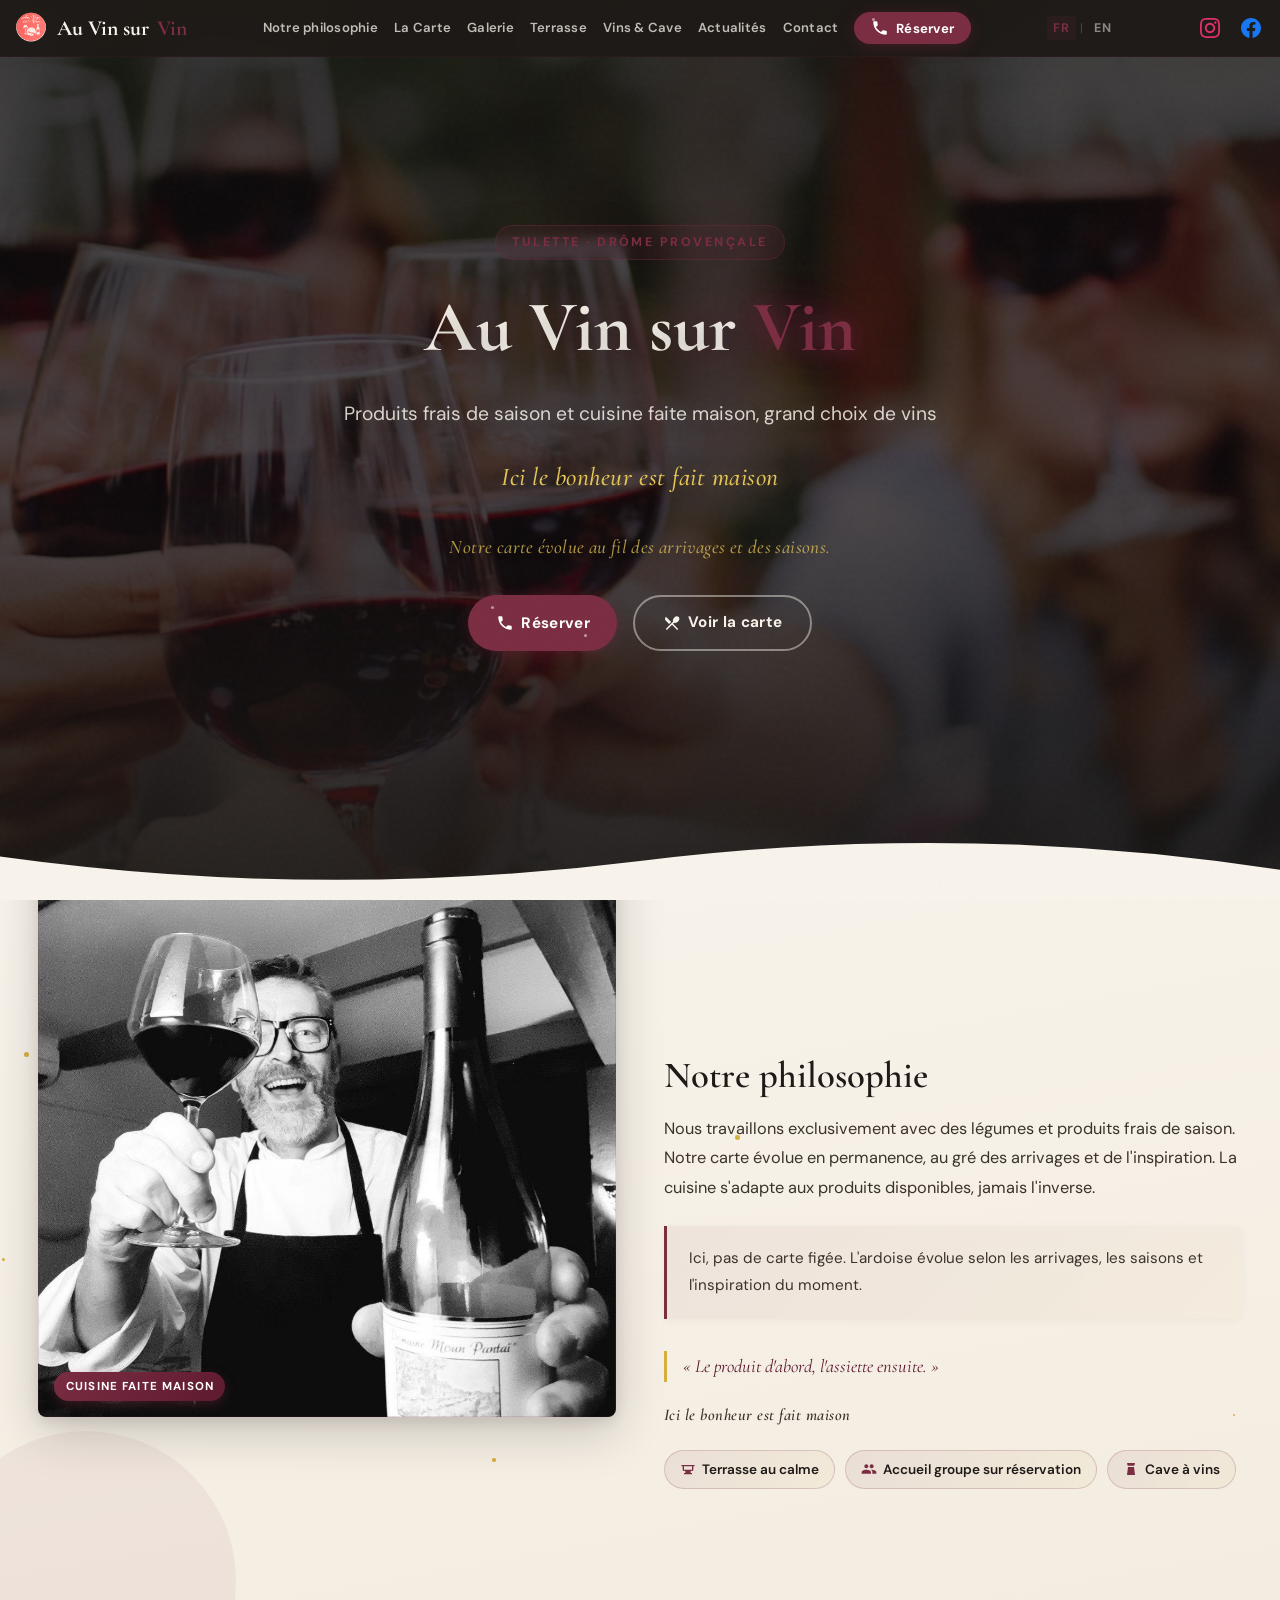
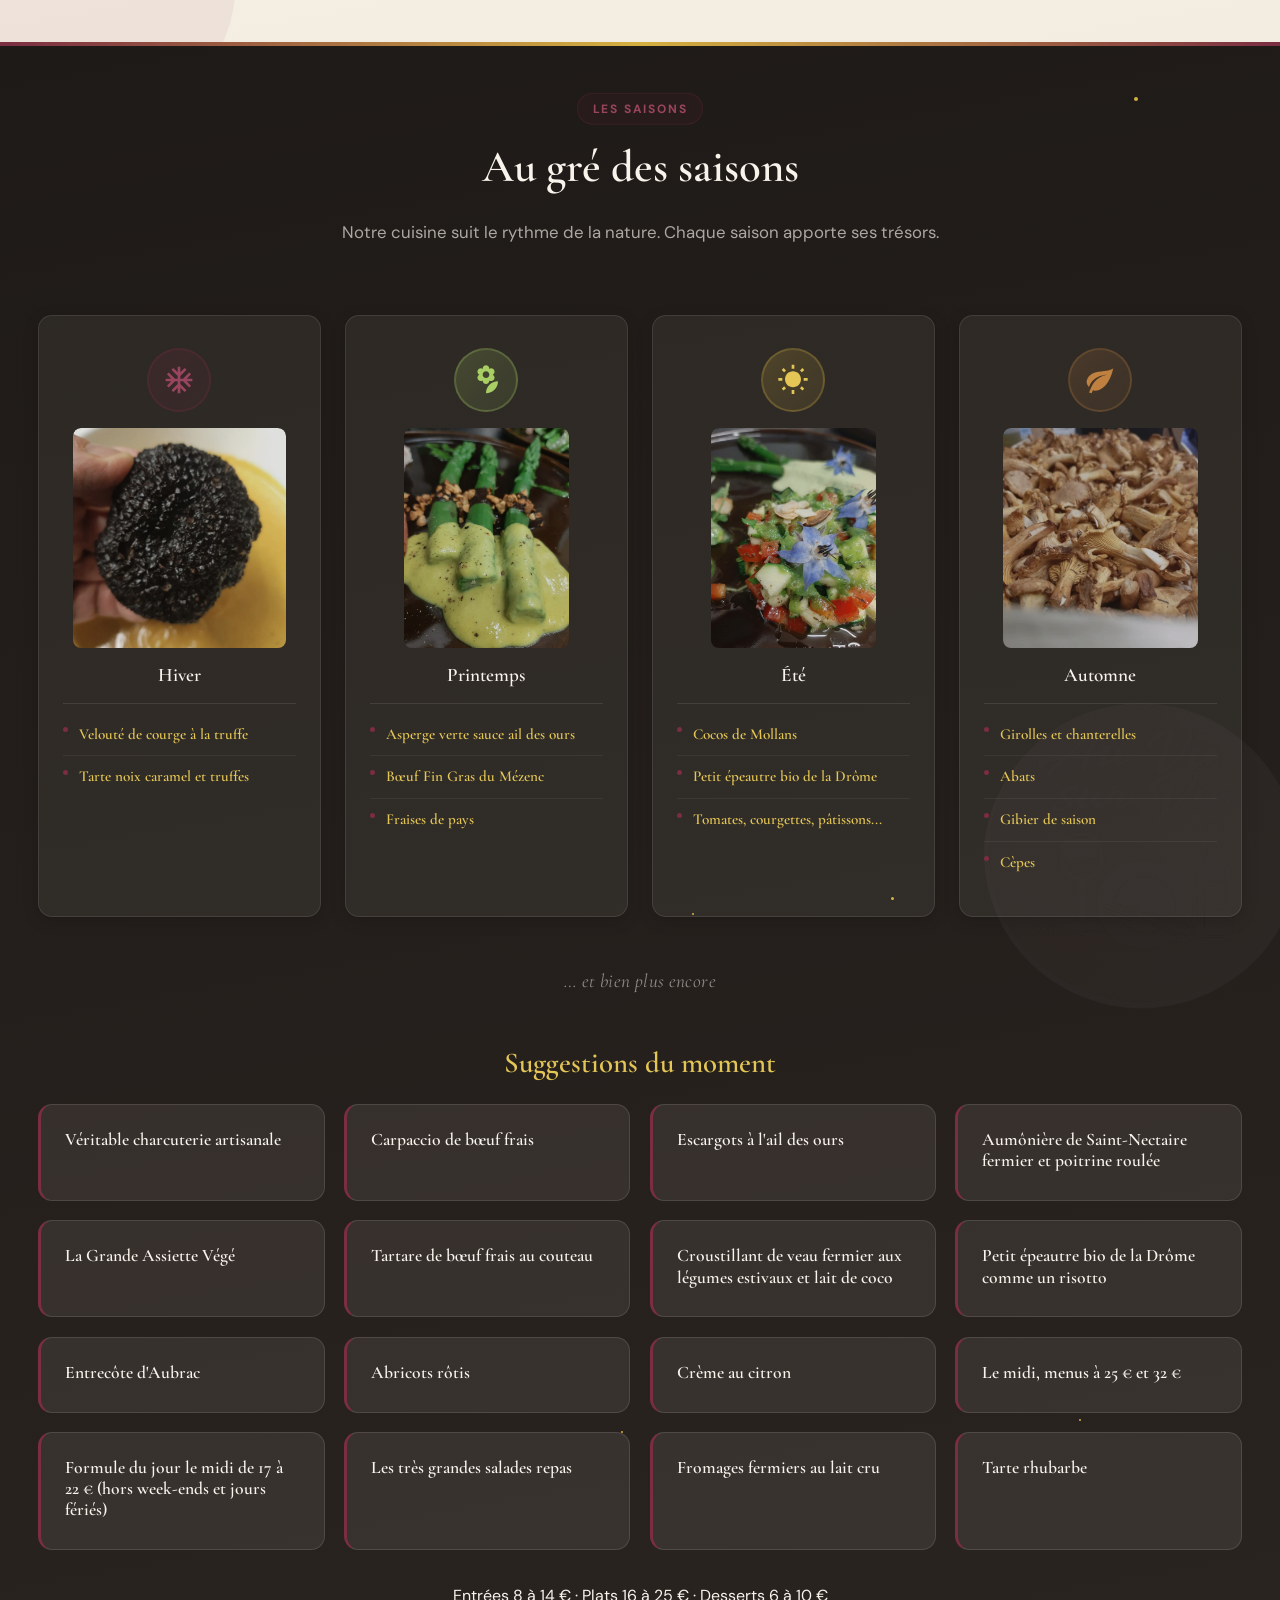
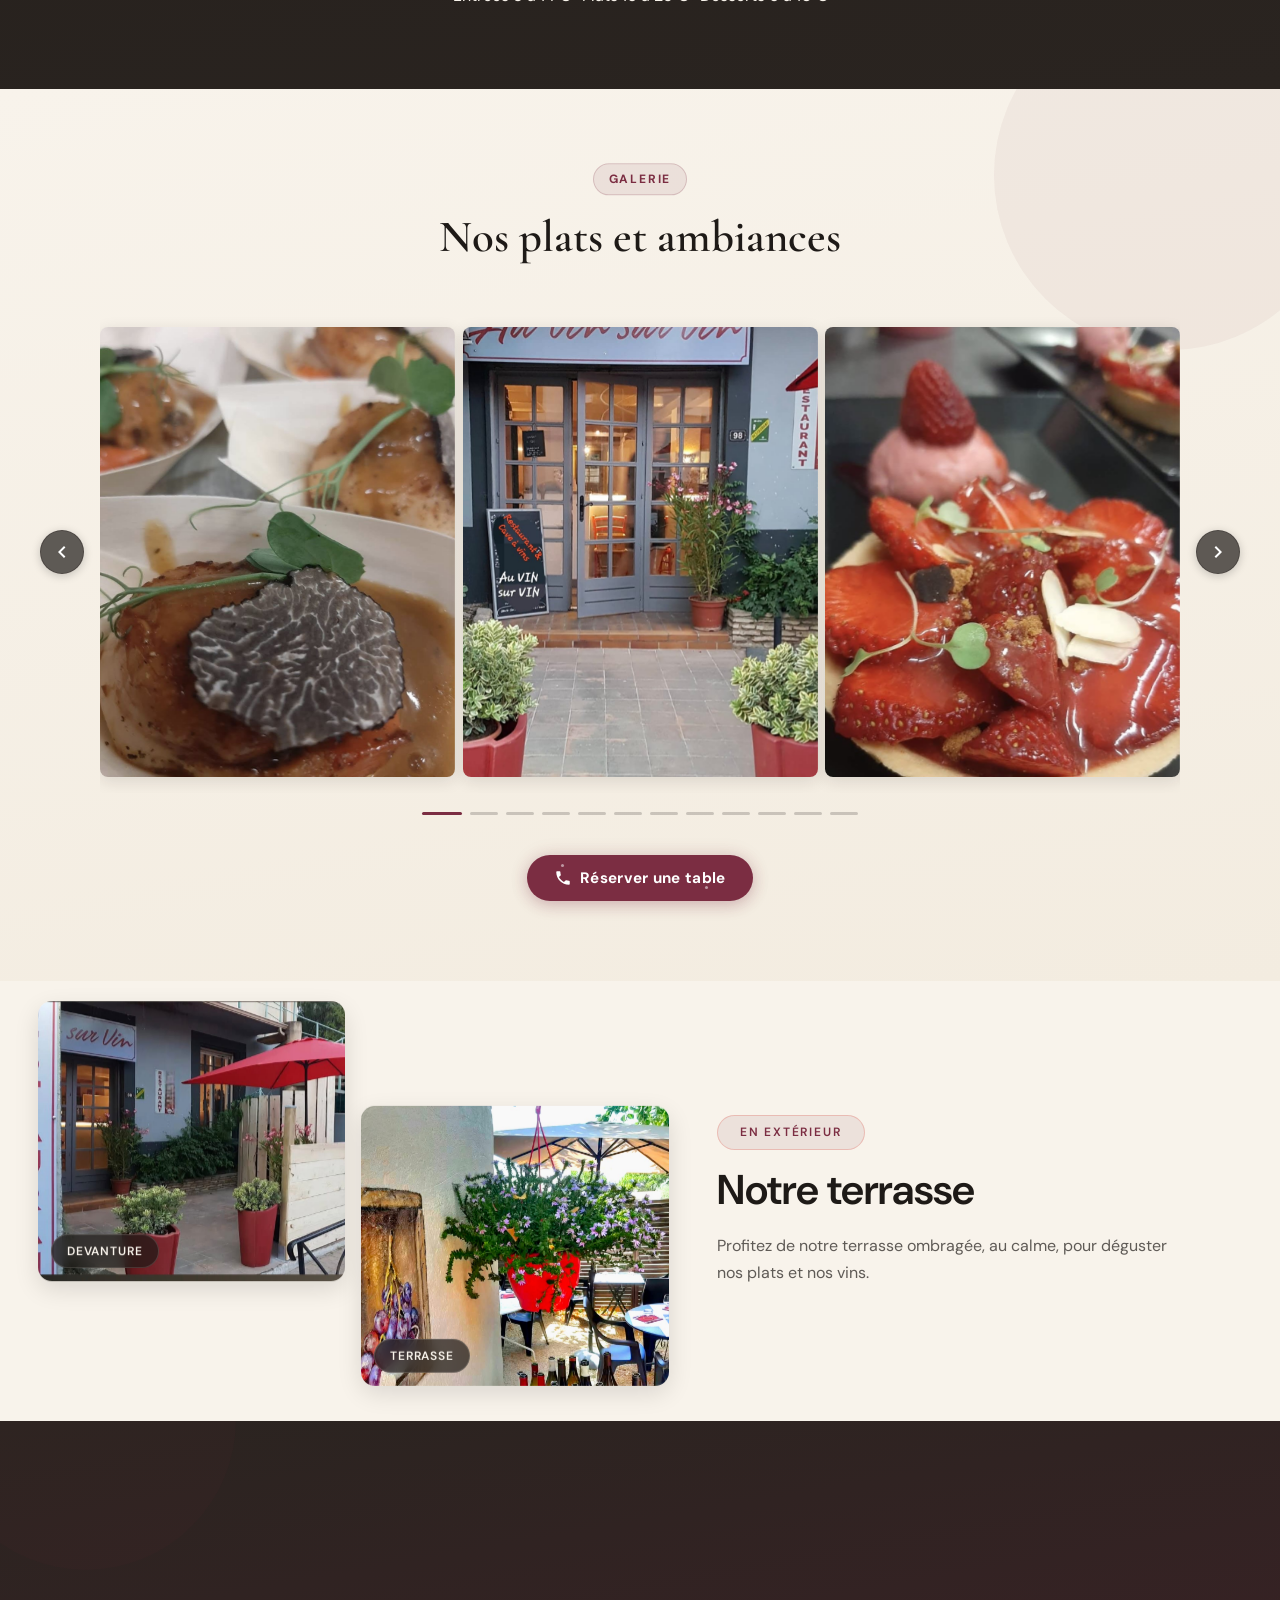
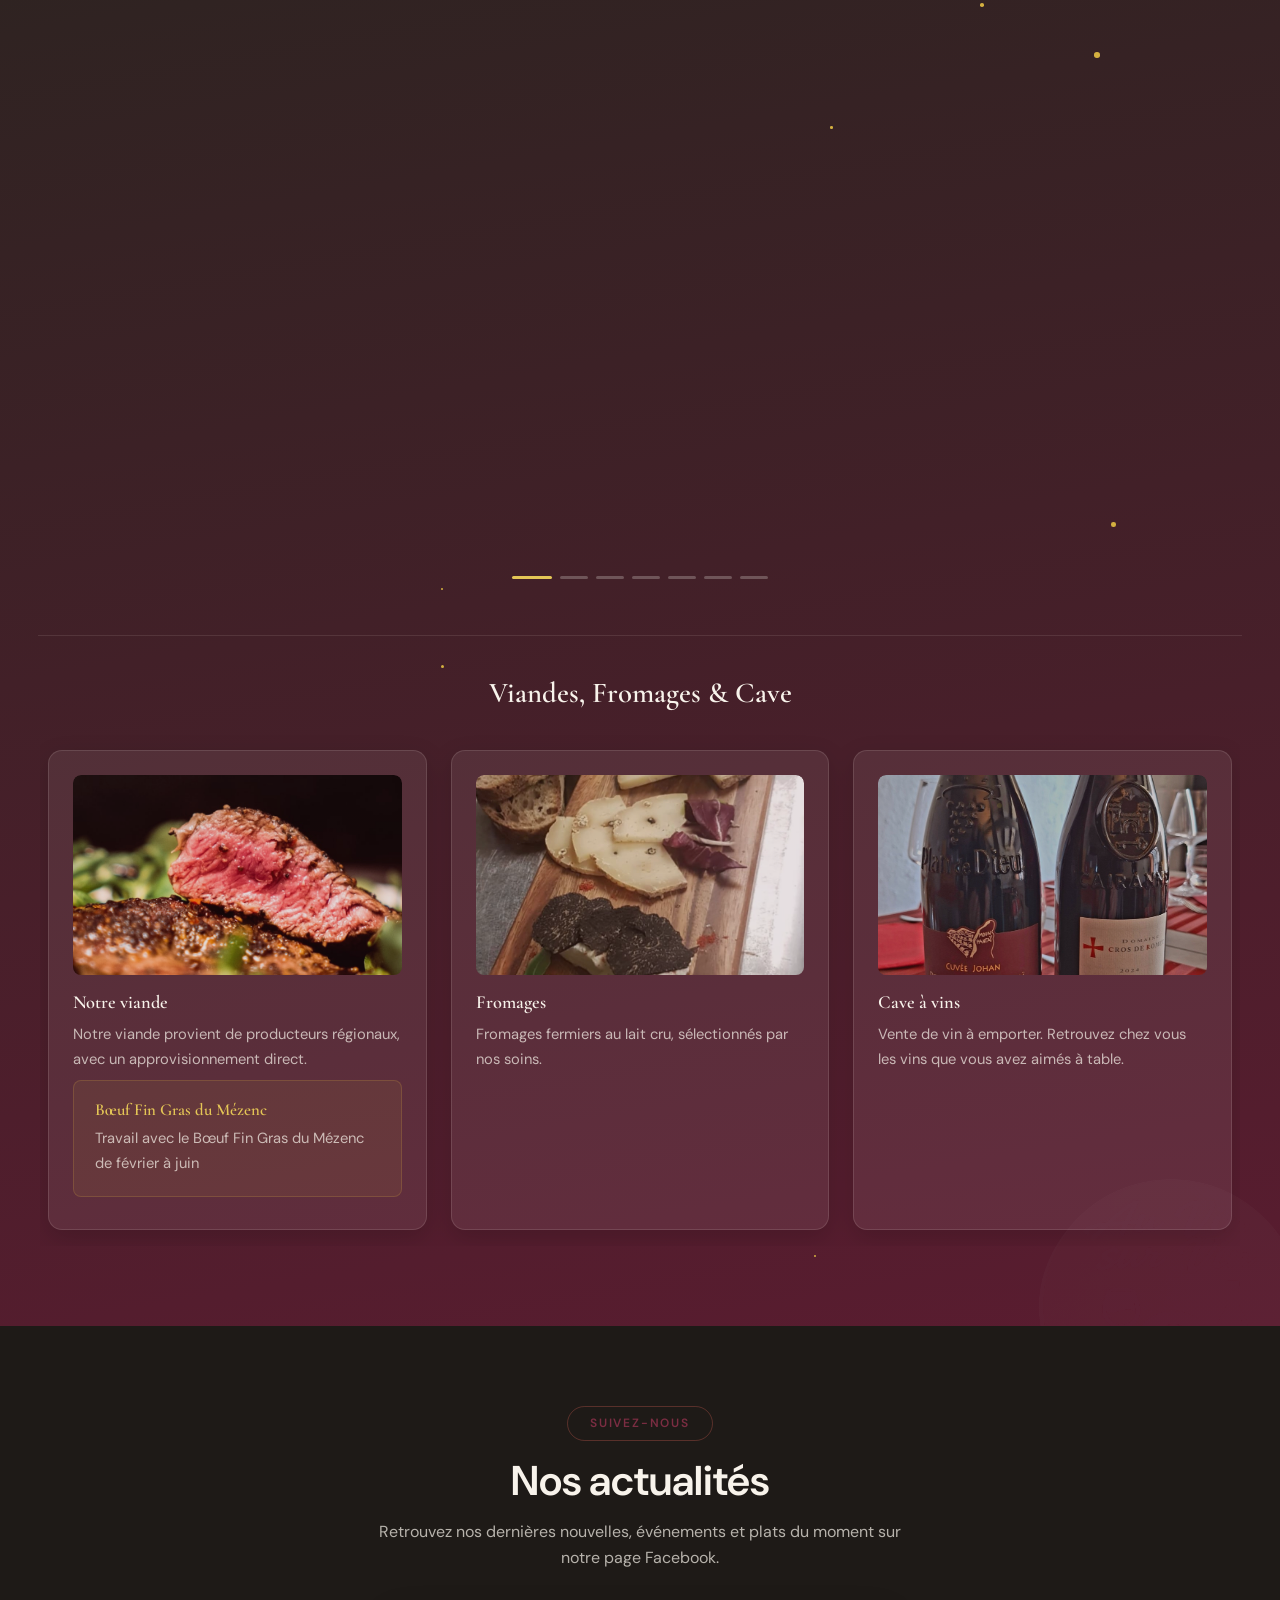
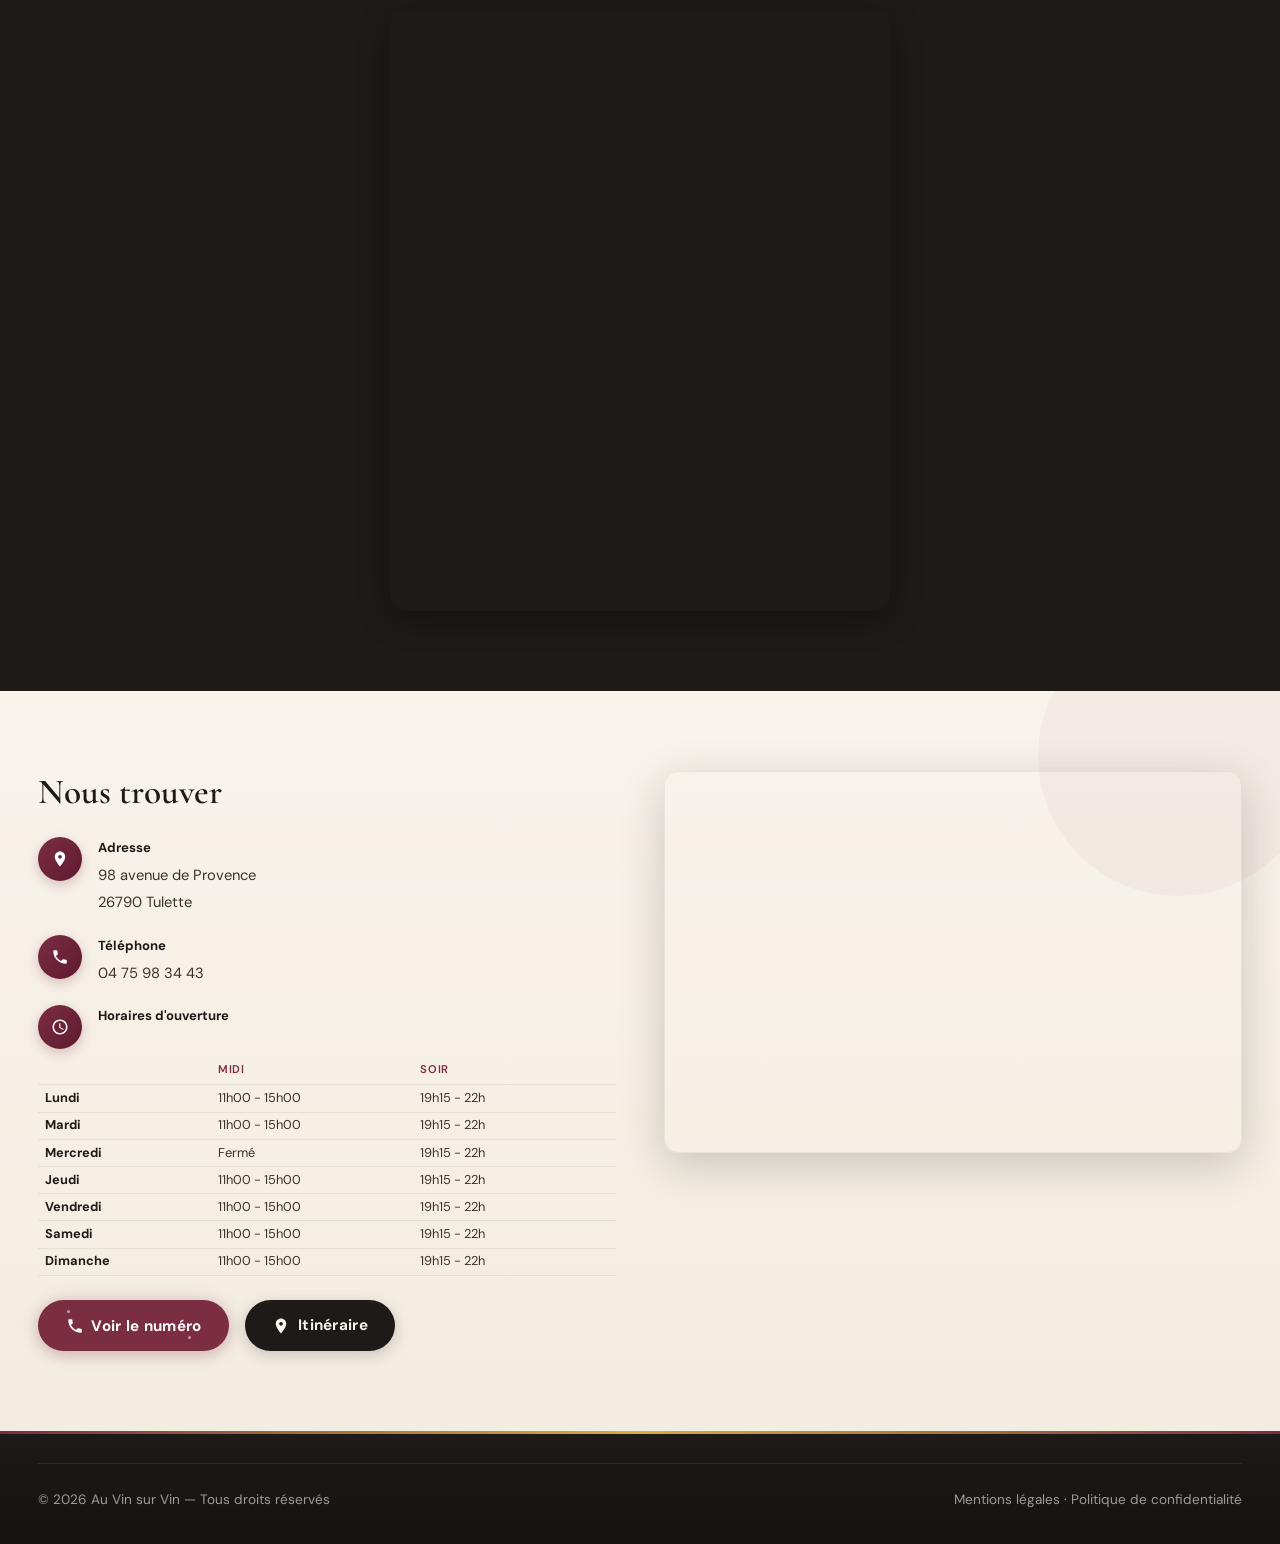
==== commit faf9c0f1: "Corrections orthographiques (vins, Fin Gras, Saint-Nectaire, Crozes-Hermitage, menus) + horaires sch" ====
--- a/index.html
+++ b/index.html
@@ -4,7 +4,7 @@
   <meta charset="UTF-8">
   <meta name="viewport" content="width=device-width, initial-scale=1.0">
   <title>Au Vin sur Vin — Restaurant & cave à vins | Tulette</title>
-  <meta name="description" content="Au Vin sur Vin, restaurant et cave à vins à Tulette. Produits frais de saison et cuisine faite maison, grand choix de vin. Réservation au 04 75 98 34 43.">
+  <meta name="description" content="Au Vin sur Vin, restaurant et cave à vins à Tulette. Produits frais de saison et cuisine faite maison, grand choix de vins. Réservation au 04 75 98 34 43.">
 
   <!-- SEO -->
   <meta name="robots" content="index, follow">
@@ -70,15 +70,15 @@
     "openingHoursSpecification": [
       {
         "@type": "OpeningHoursSpecification",
-        "dayOfWeek": ["Tuesday","Wednesday","Thursday","Friday","Saturday"],
-        "opens": "12:00",
-        "closes": "14:00"
+        "dayOfWeek": ["Monday","Tuesday","Thursday","Friday","Saturday","Sunday"],
+        "opens": "11:00",
+        "closes": "15:00"
       },
       {
         "@type": "OpeningHoursSpecification",
-        "dayOfWeek": ["Thursday","Friday","Saturday"],
-        "opens": "19:00",
-        "closes": "21:30"
+        "dayOfWeek": ["Monday","Tuesday","Wednesday","Thursday","Friday","Saturday","Sunday"],
+        "opens": "19:15",
+        "closes": "22:00"
       }
     ],
     "sameAs": [
@@ -158,7 +158,7 @@
     <div class="hero-content">
       <span class="hero-tag" data-fr="Tulette · Drôme provençale" data-en="Tulette · Drôme Provençale">Tulette · Drôme provençale</span>
       <h1 class="hero-glow-text">Au Vin sur <span class="accent">Vin</span></h1>
-      <p class="hero-desc" data-fr="Produits frais de saison et cuisine faite maison, grand choix de vin" data-en="Fresh seasonal products and homemade cuisine, wide wine selection">Produits frais de saison et cuisine faite maison, <span class="nowrap">grand choix de vin</span></p>
+      <p class="hero-desc" data-fr="Produits frais de saison et cuisine faite maison, grand choix de vins" data-en="Fresh seasonal products and homemade cuisine, wide wine selection">Produits frais de saison et cuisine faite maison, <span class="nowrap">grand choix de vins</span></p>
       <p class="hero-sub-big" data-fr="Ici le bonheur est fait maison" data-en="Homemade happiness lives here">Ici le bonheur est fait maison</p>
       <p class="hero-sub-big" style="font-size:clamp(1rem,2vw,1.2rem);margin-top:0;opacity:.75" data-fr="Notre carte évolue au fil des arrivages et des saisons." data-en="Our menu evolves with deliveries and seasons.">Notre carte évolue au fil des arrivages et des saisons.</p>
       <div class="hero-btns">
@@ -250,7 +250,7 @@
               <span class="saison-plat-name" data-fr="Asperge verte sauce ail des ours" data-en="Green asparagus, wild garlic sauce">Asperge verte sauce ail des ours</span>
             </li>
             <li class="saison-plat-item">
-              <span class="saison-plat-name" data-fr="Bœuf Fin gras du Mézenc" data-en="Fin gras du Mézenc beef">Bœuf Fin gras du Mézenc</span>
+              <span class="saison-plat-name" data-fr="Bœuf Fin Gras du Mézenc" data-en="Fin Gras du Mézenc beef">Bœuf Fin Gras du Mézenc</span>
             </li>
             <li class="saison-plat-item">
               <span class="saison-plat-name" data-fr="Fraises de pays" data-en="Local strawberries">Fraises de pays</span>
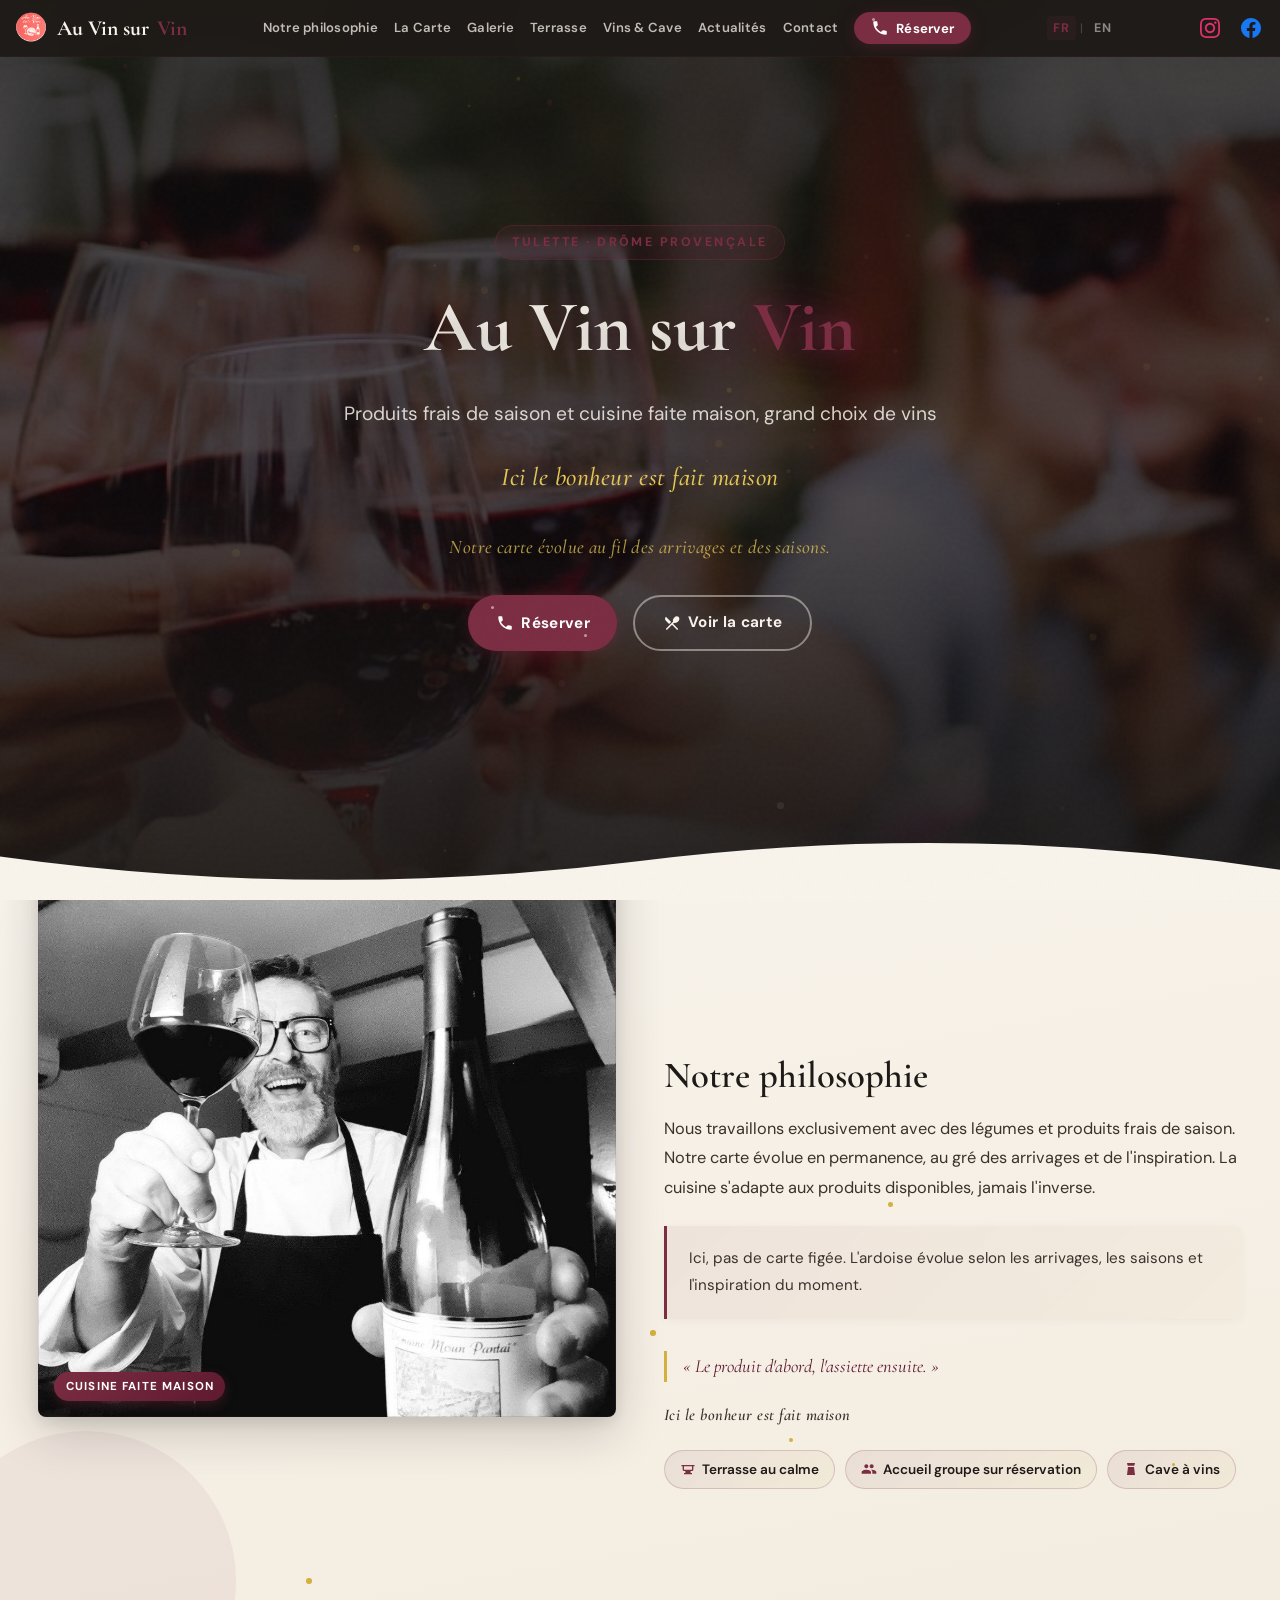
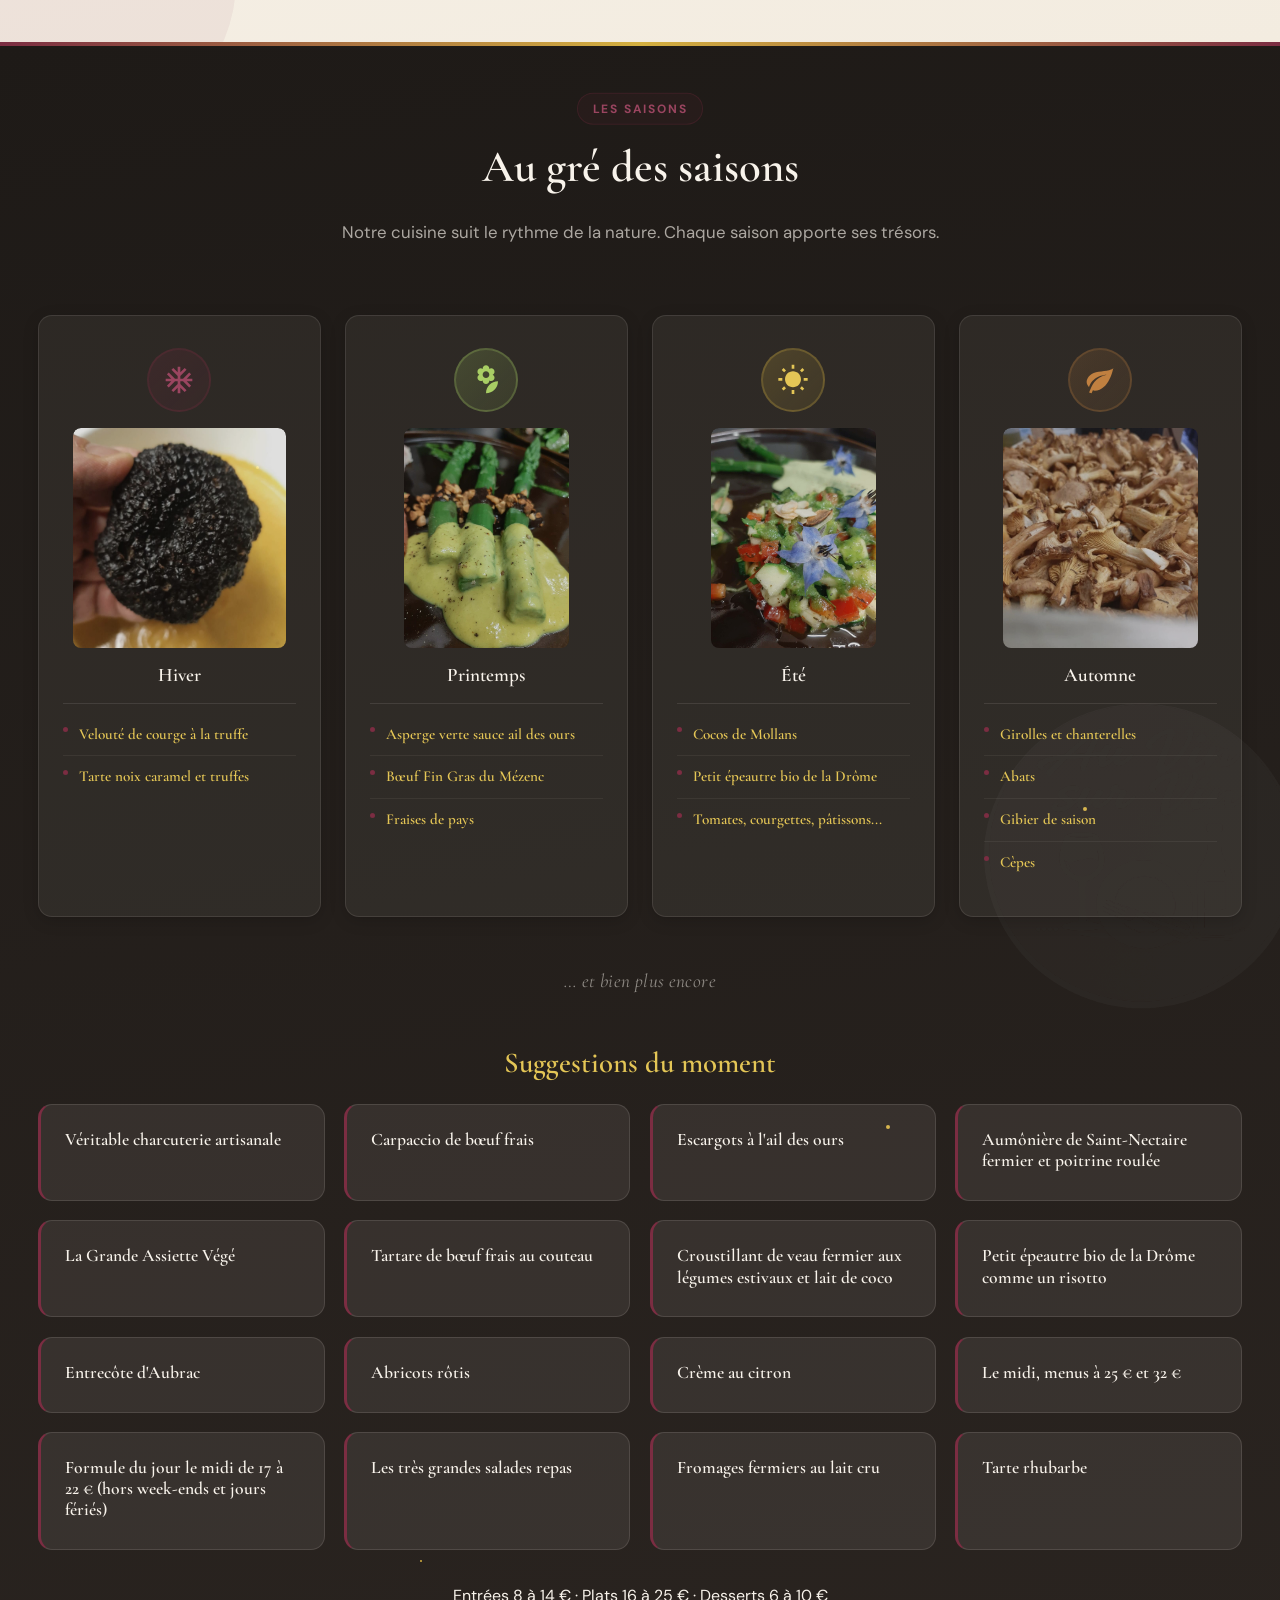
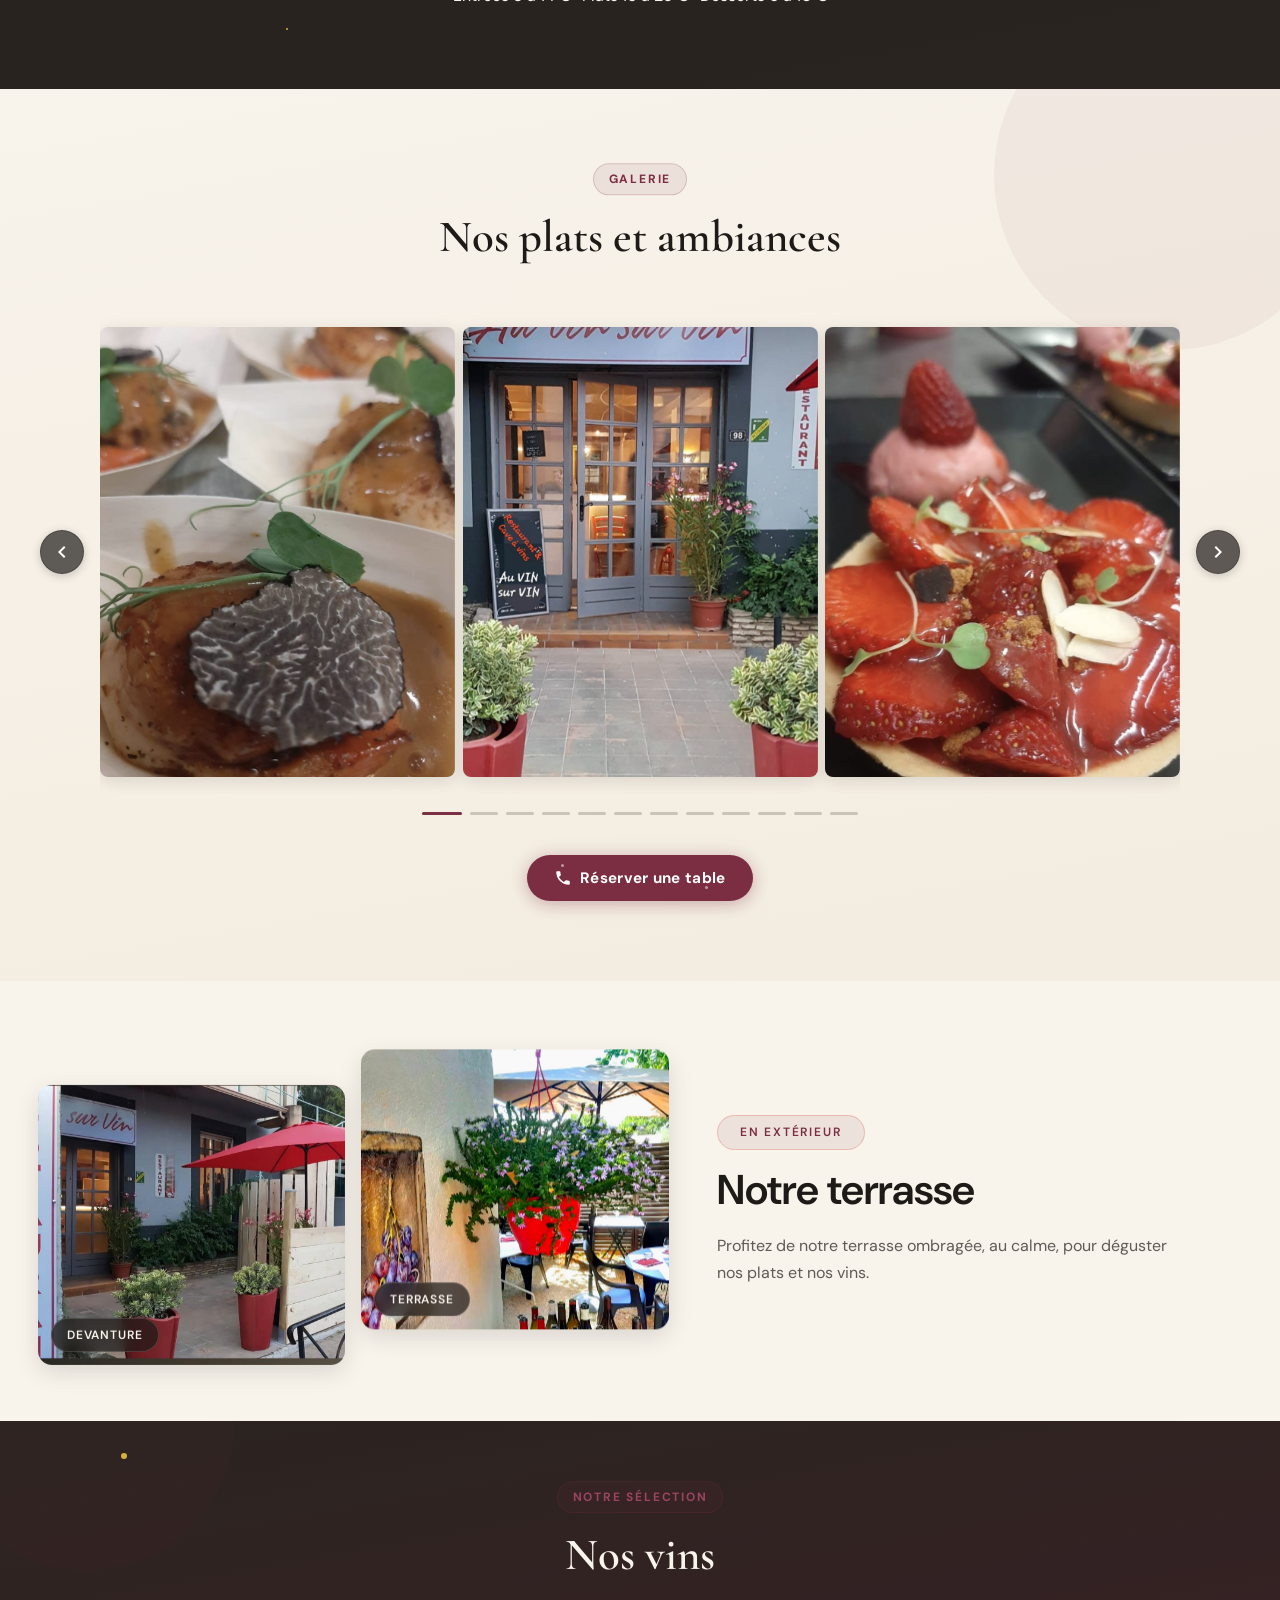
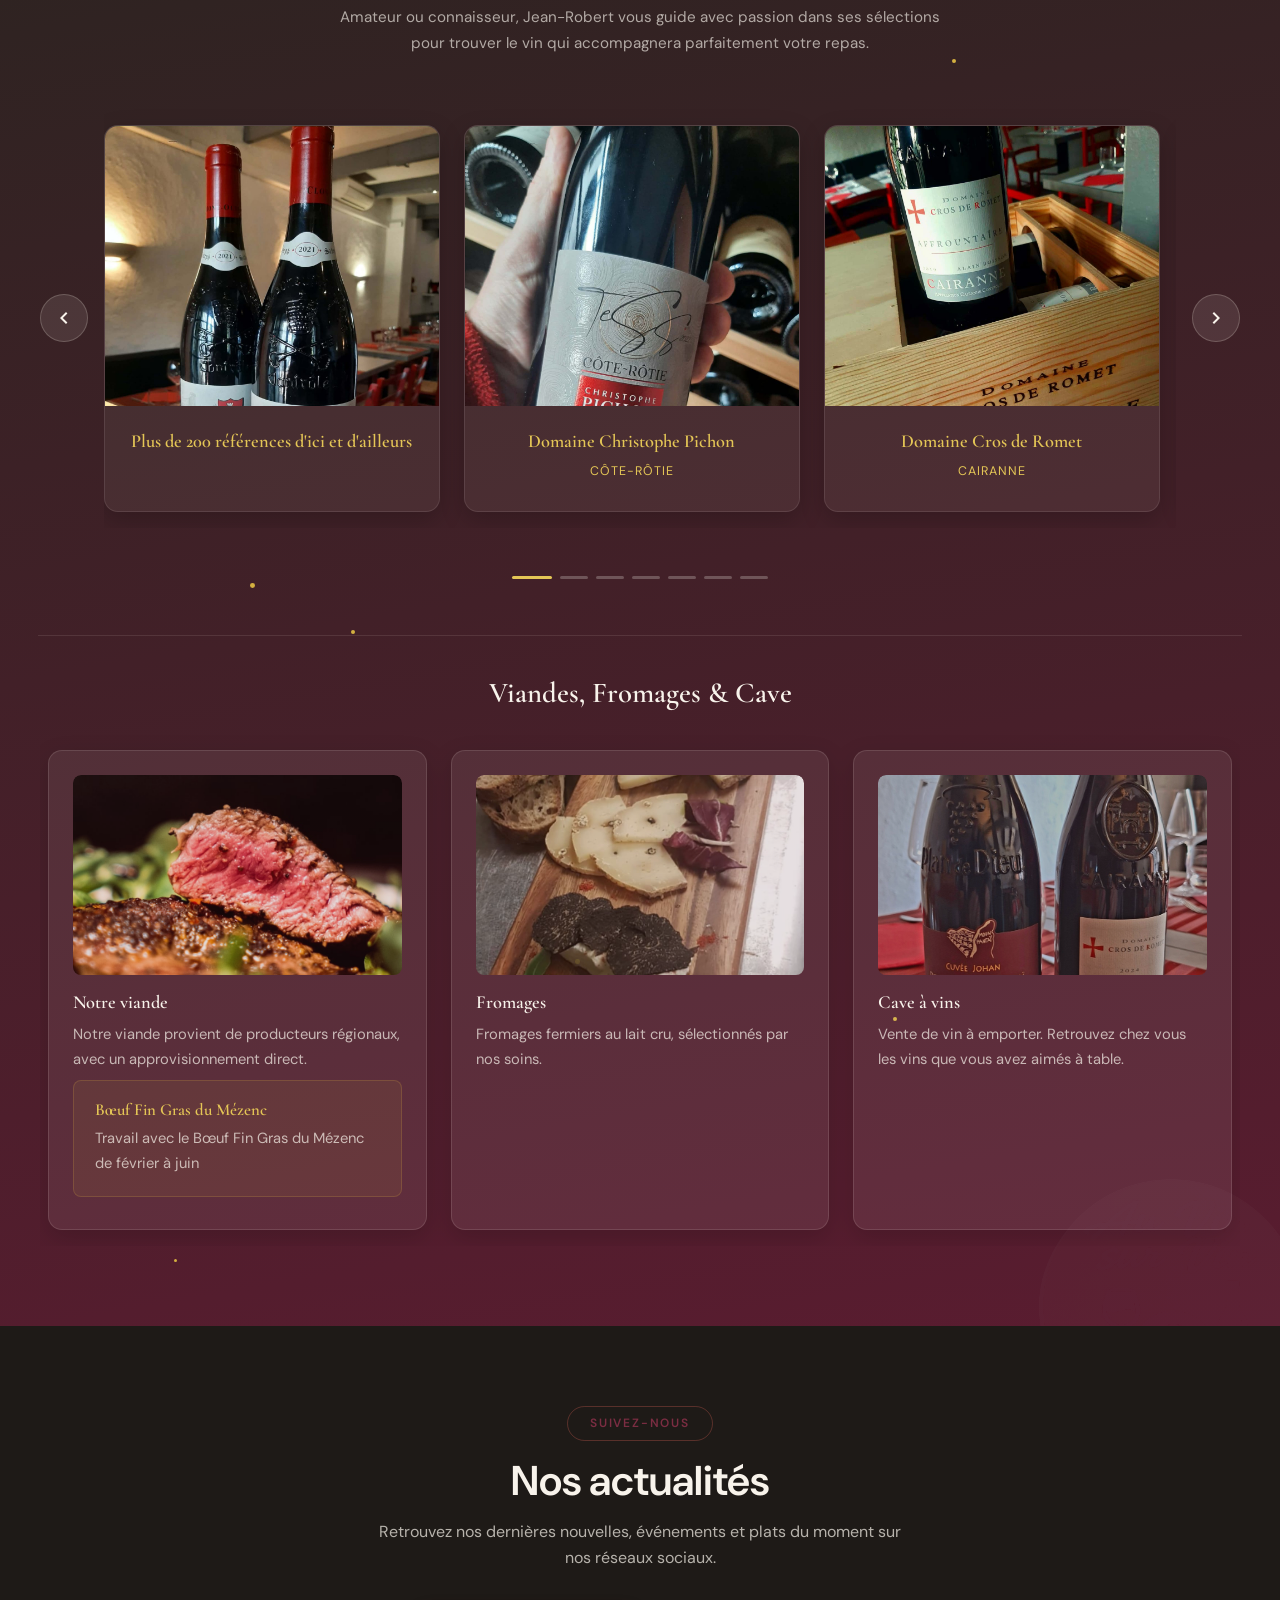
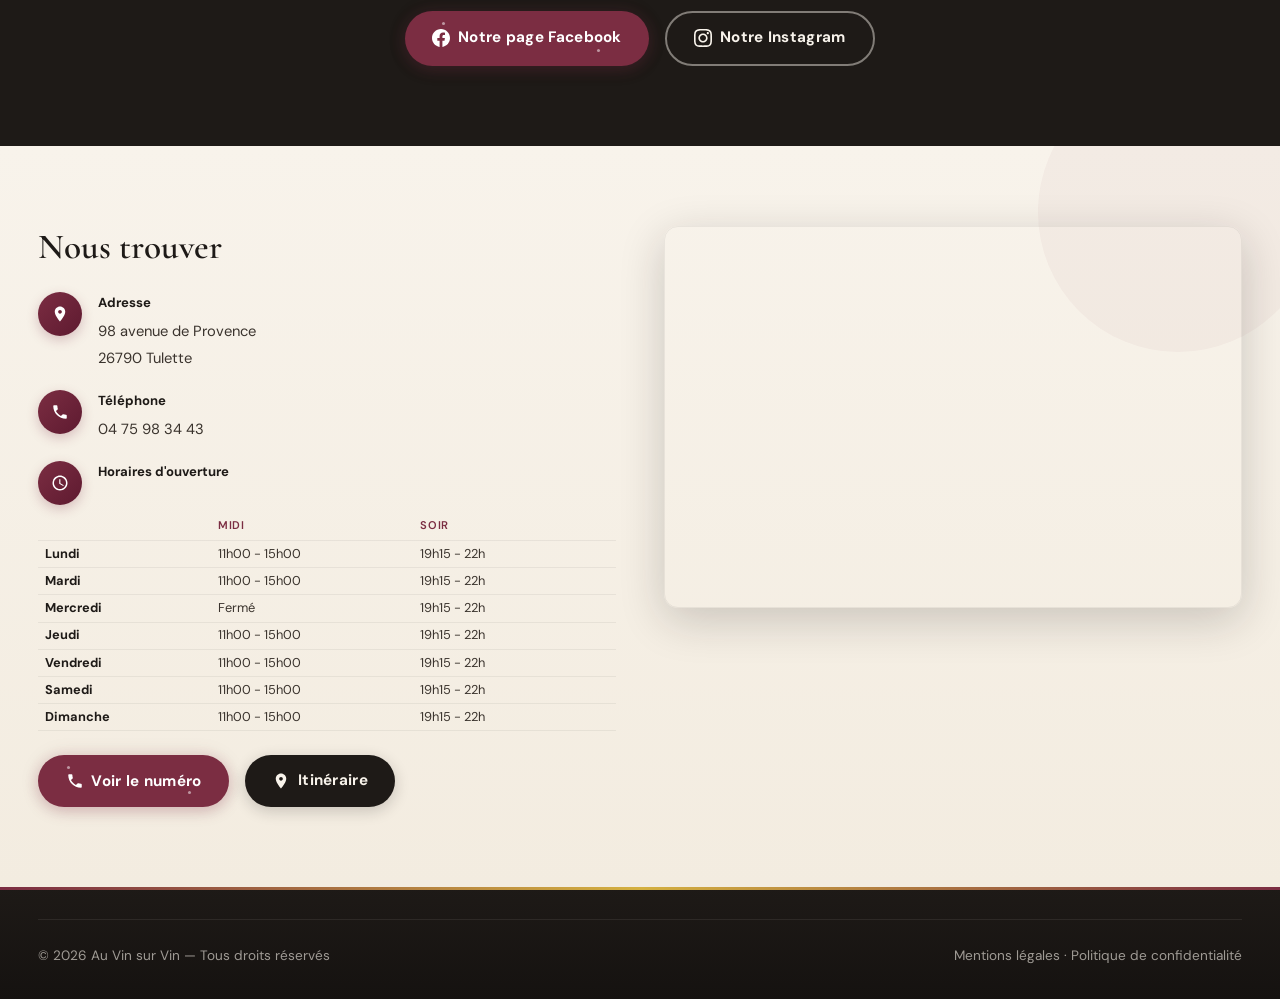
==== commit 8b7ee0e5: "Remplace le widget Facebook mort (restrictions Meta/RGPD) par des boutons FB/Instagram + traductions" ====
--- a/index.html
+++ b/index.html
@@ -464,20 +464,18 @@
     <div class="container">
       <span class="section-tag" data-fr="Suivez-nous" data-en="Follow us">Suivez-nous</span>
       <h2 class="section-title" data-fr="Nos actualités" data-en="Our news">Nos actualités</h2>
-      <p class="section-subtitle" data-fr="Retrouvez nos dernières nouvelles, événements et plats du moment sur notre page Facebook." data-en="Find our latest news, events and dishes on our Facebook page.">Retrouvez nos dernières nouvelles, événements et plats du moment sur notre page Facebook.</p>
-      <div class="actualites-widget" id="fbWidget"></div>
-      <script>
-      (function(){
-        var c=document.getElementById('fbWidget');
-        function render(){
-          var w=Math.min(500,c.clientWidth);
-          var h=w<400?500:600;
-          c.innerHTML='<iframe src="https://www.facebook.com/plugins/page.php?href=https%3A%2F%2Fwww.facebook.com%2Fauvinsurvinatulette&tabs=timeline&width='+w+'&height='+h+'&small_header=false&adapt_container_width=true&hide_cover=false&show_facepile=true&appId" width="'+w+'" height="'+h+'" style="border:none;overflow:hidden" scrolling="no" frameborder="0" allowfullscreen="true" allow="autoplay; clipboard-write; encrypted-media; picture-in-picture; web-share" loading="lazy"></iframe>';
-        }
-        render();
-        var t;window.addEventListener('resize',function(){clearTimeout(t);t=setTimeout(render,300)});
-      })();
-      </script>
+      <p class="section-subtitle" data-fr="Retrouvez nos dernières nouvelles, événements et plats du moment sur nos réseaux sociaux." data-en="Find our latest news, events and dishes on our social media.">Retrouvez nos dernières nouvelles, événements et plats du moment sur nos réseaux sociaux.</p>
+      <!-- Le widget Facebook intégré n'affiche plus rien pour les visiteurs non connectés (restrictions Meta/RGPD) : liens directs à la place -->
+      <div class="actualites-btns" style="display:flex;gap:1rem;justify-content:center;flex-wrap:wrap;margin-top:1.5rem">
+        <a href="https://www.facebook.com/auvinsurvinatulette/" target="_blank" rel="noopener noreferrer" class="btn btn-primary btn-glow">
+          <svg viewBox="0 0 24 24" width="18" height="18"><path fill="currentColor" d="M24 12.073c0-6.627-5.373-12-12-12s-12 5.373-12 12c0 5.99 4.388 10.954 10.125 11.854v-8.385h-3.047v-3.47h3.047v-2.642c0-3.007 1.792-4.669 4.533-4.669 1.312 0 2.686.235 2.686.235v2.953h-1.514c-1.491 0-1.956.925-1.956 1.874v2.25h3.328l-.532 3.47h-2.796v8.385c5.738-.9 10.126-5.864 10.126-11.854z"/></svg>
+          <span data-fr="Notre page Facebook" data-en="Our Facebook page">Notre page Facebook</span>
+        </a>
+        <a href="https://www.instagram.com/auvinsurvintulette/" target="_blank" rel="noopener noreferrer" class="btn btn-outline-light">
+          <svg viewBox="0 0 24 24" width="18" height="18"><path fill="currentColor" d="M12 2.163c3.204 0 3.584.012 4.85.07 3.252.148 4.771 1.691 4.919 4.919.058 1.265.069 1.645.069 4.849 0 3.205-.012 3.584-.069 4.849-.149 3.225-1.664 4.771-4.919 4.919-1.266.058-1.644.07-4.85.07-3.204 0-3.584-.012-4.849-.07-3.26-.149-4.771-1.699-4.919-4.92-.058-1.265-.07-1.644-.07-4.849 0-3.204.013-3.583.07-4.849.149-3.227 1.664-4.771 4.919-4.919 1.266-.057 1.645-.069 4.849-.069zm0-2.163c-3.259 0-3.667.014-4.947.072-4.358.2-6.78 2.618-6.98 6.98-.059 1.281-.073 1.689-.073 4.948 0 3.259.014 3.668.072 4.948.2 4.358 2.618 6.78 6.98 6.98 1.281.058 1.689.072 4.948.072 3.259 0 3.668-.014 4.948-.072 4.354-.2 6.782-2.618 6.979-6.98.059-1.28.073-1.689.073-4.948 0-3.259-.014-3.667-.072-4.947-.196-4.354-2.617-6.78-6.979-6.98-1.281-.059-1.69-.073-4.949-.073zm0 5.838c-3.403 0-6.162 2.759-6.162 6.162s2.759 6.163 6.162 6.163 6.162-2.759 6.162-6.163c0-3.403-2.759-6.162-6.162-6.162zm0 10.162c-2.209 0-4-1.79-4-4 0-2.209 1.791-4 4-4s4 1.791 4 4c0 2.21-1.791 4-4 4zm6.406-11.845c-.796 0-1.441.645-1.441 1.44s.645 1.44 1.441 1.44c.795 0 1.439-.645 1.439-1.44s-.644-1.44-1.439-1.44z"/></svg>
+          <span data-fr="Notre Instagram" data-en="Our Instagram">Notre Instagram</span>
+        </a>
+      </div>
     </div>
   </section>
 
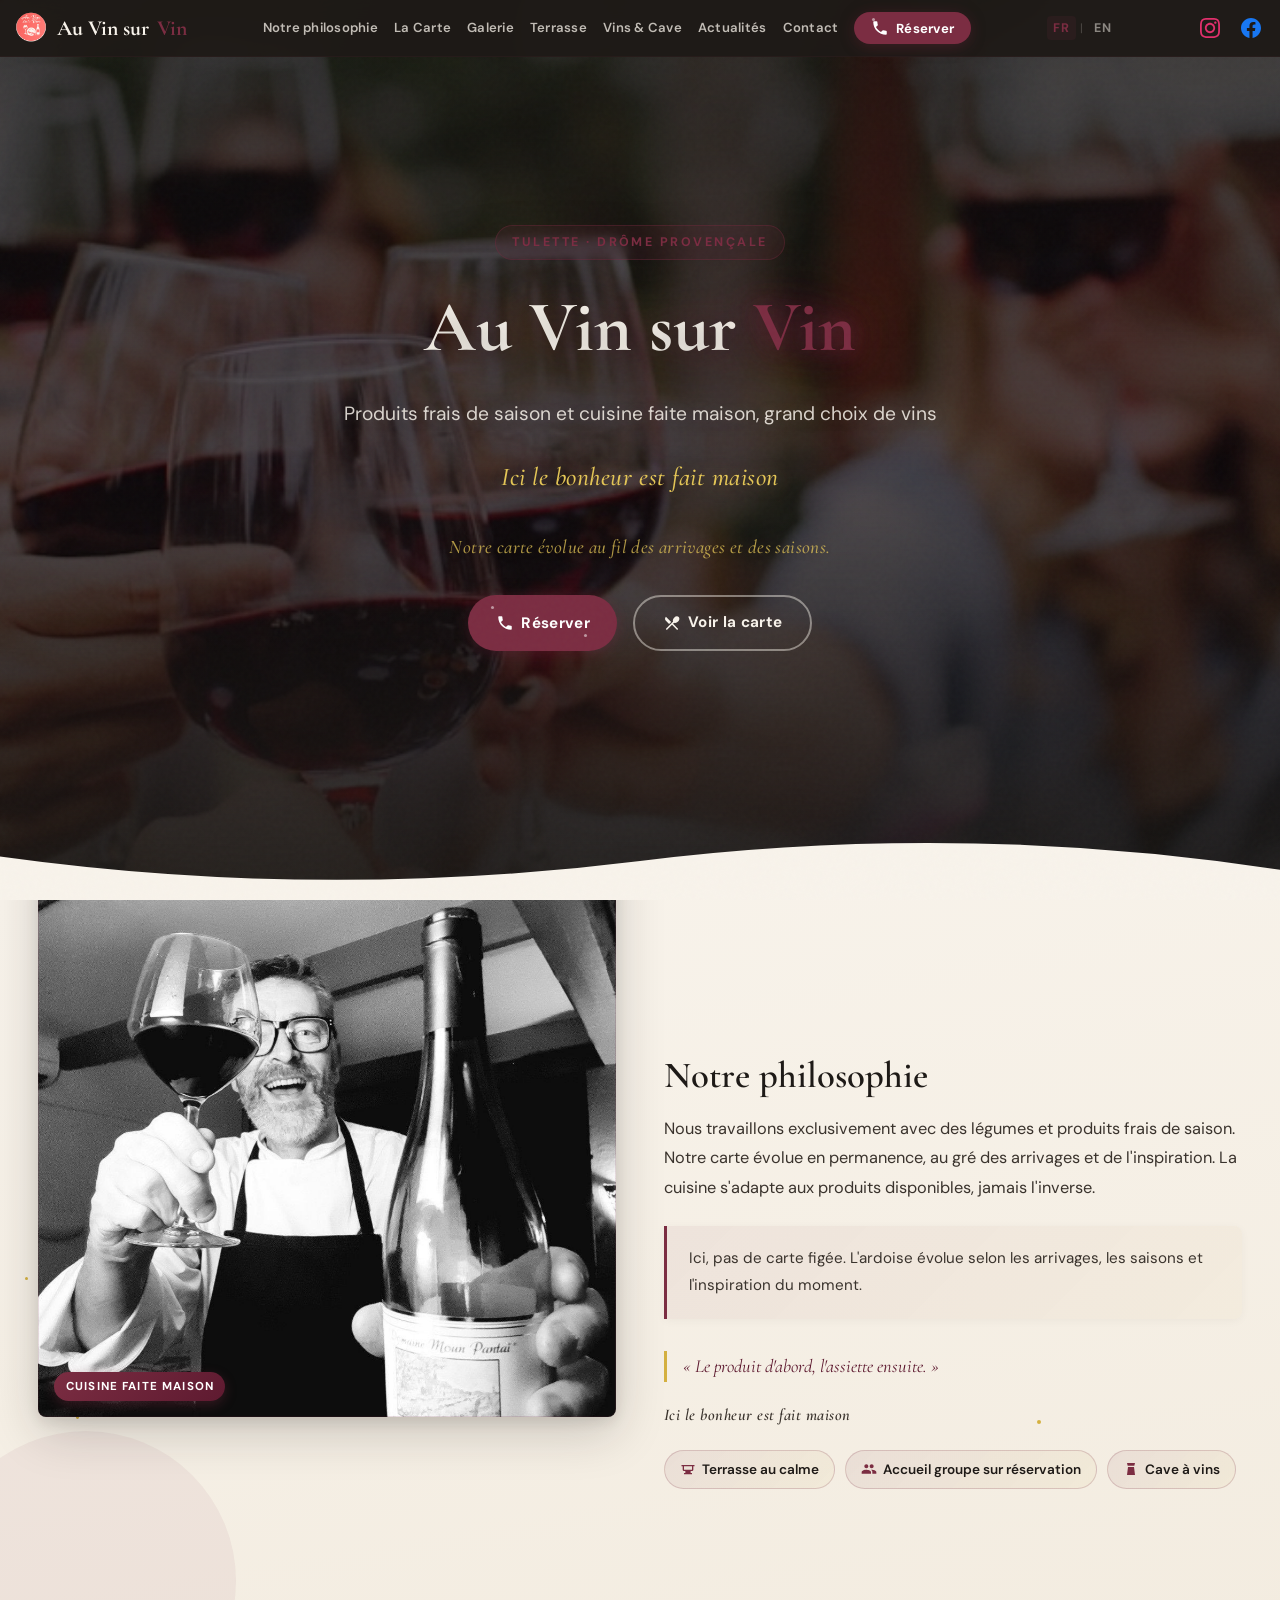
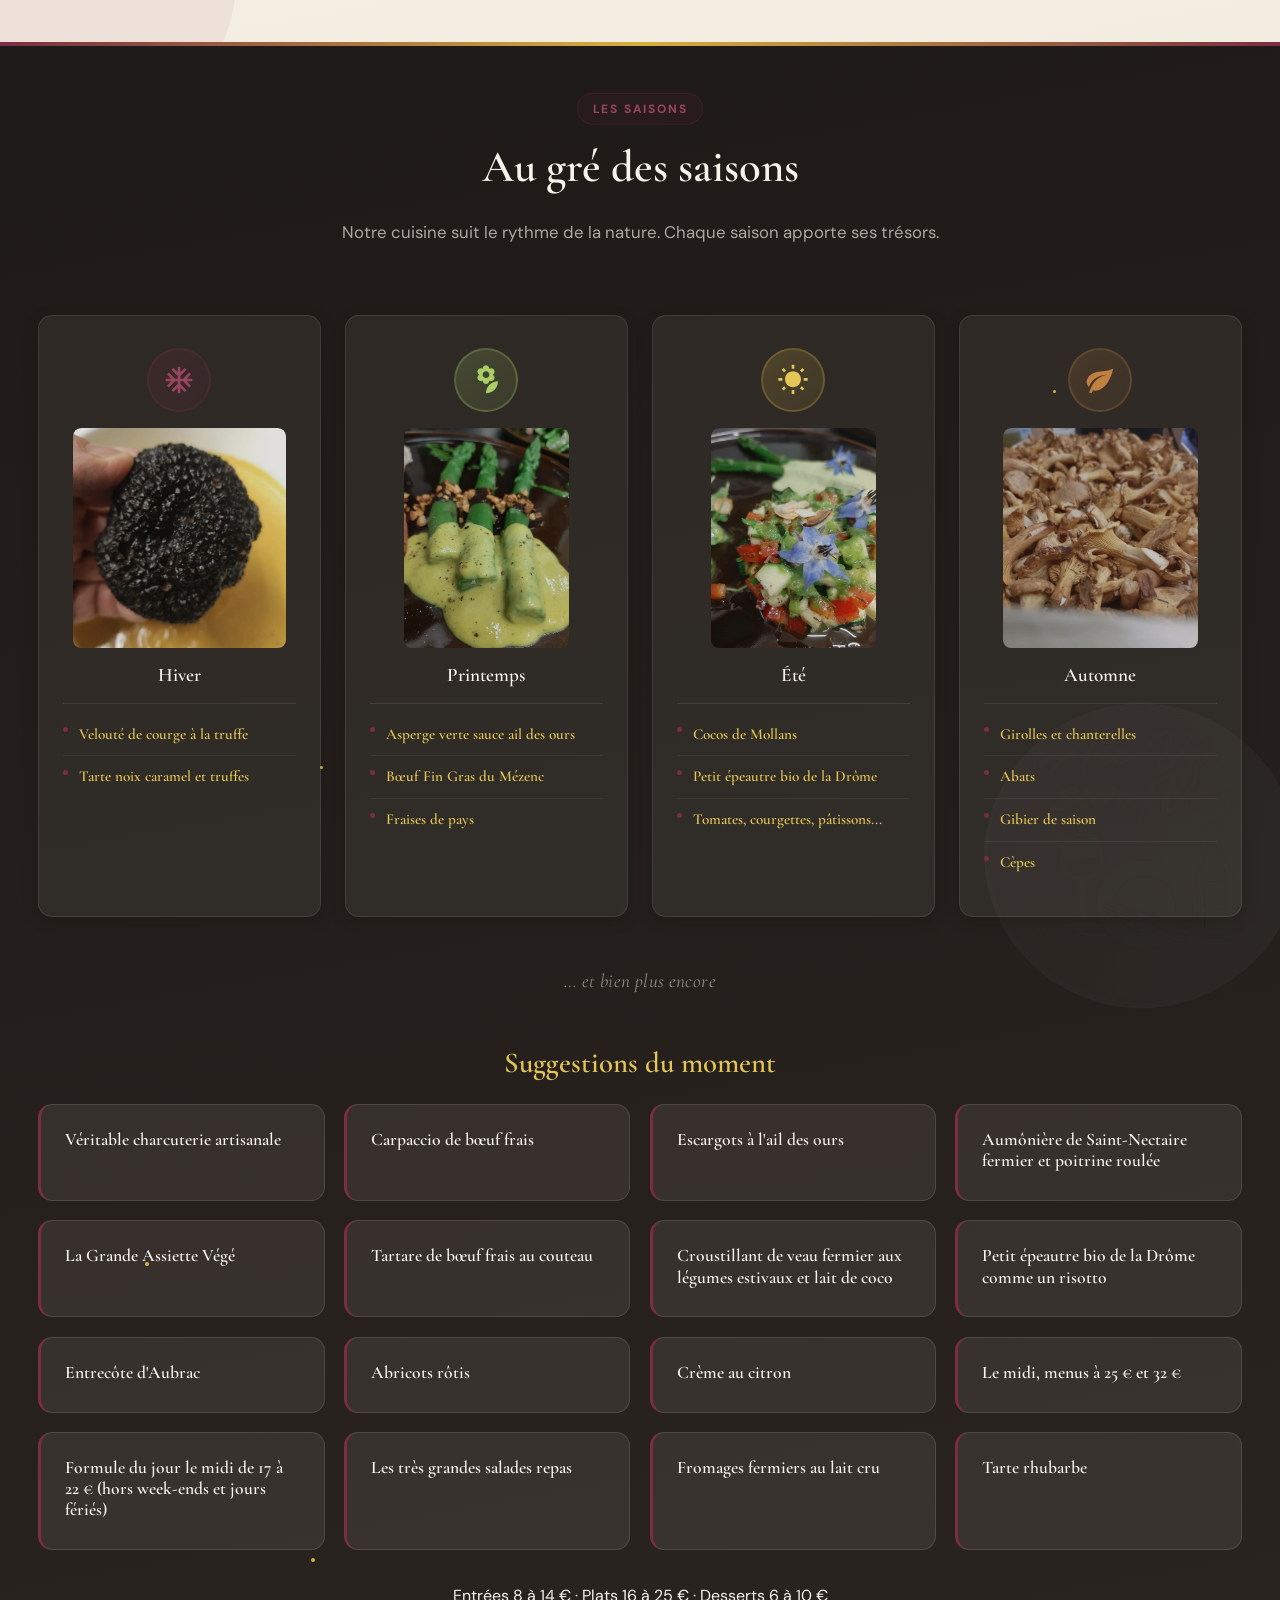
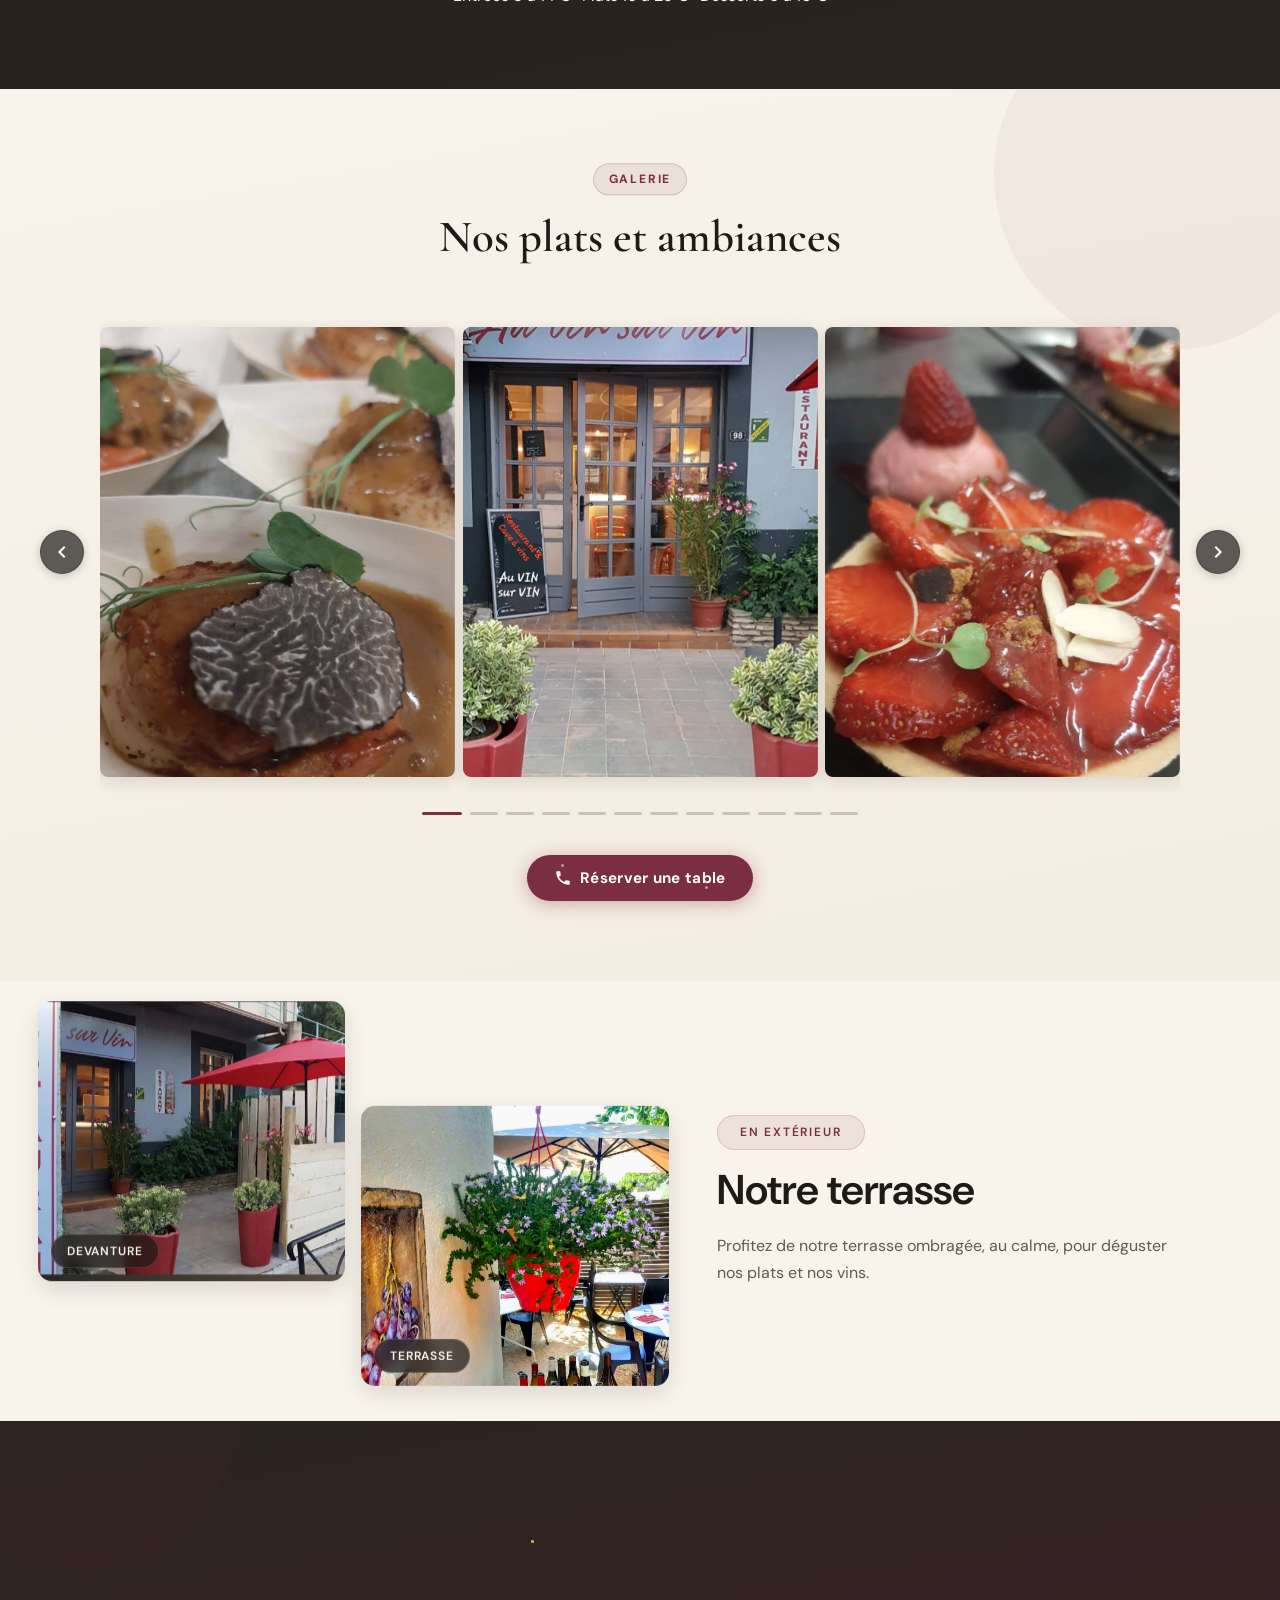
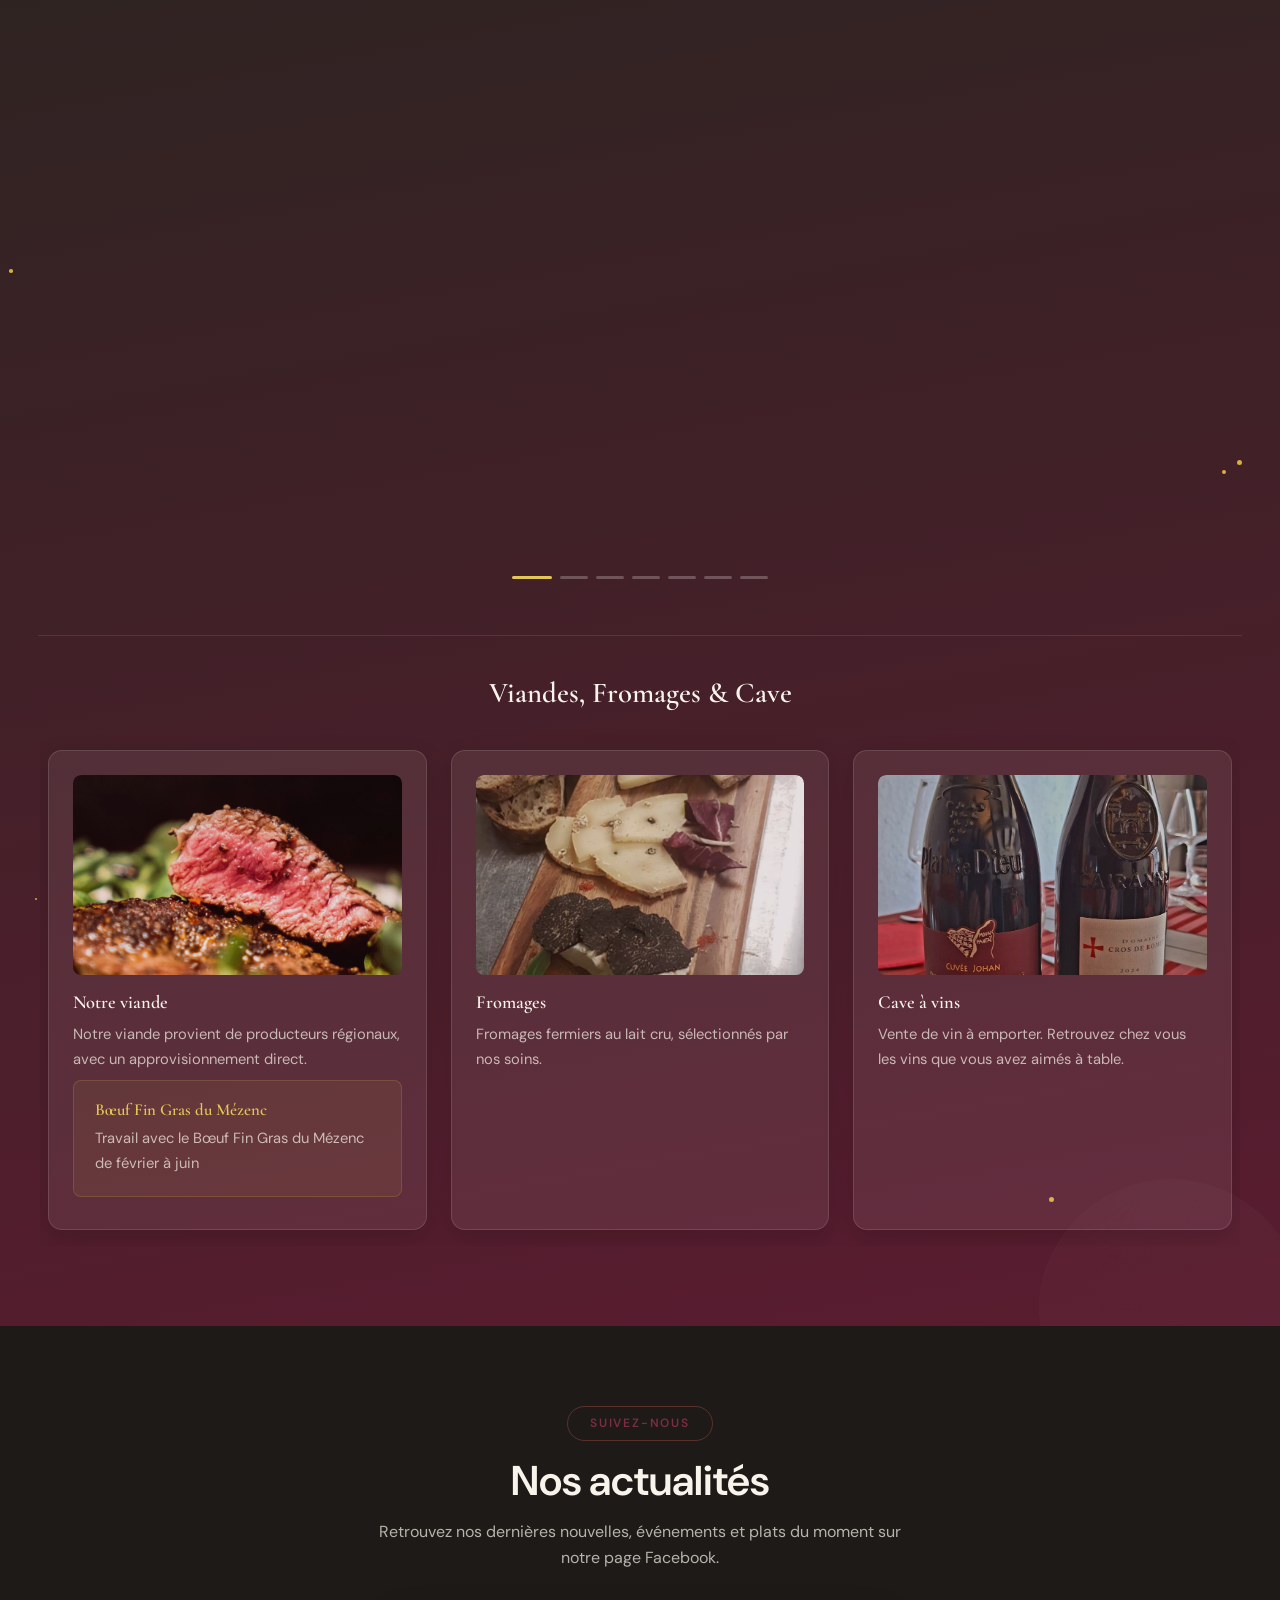
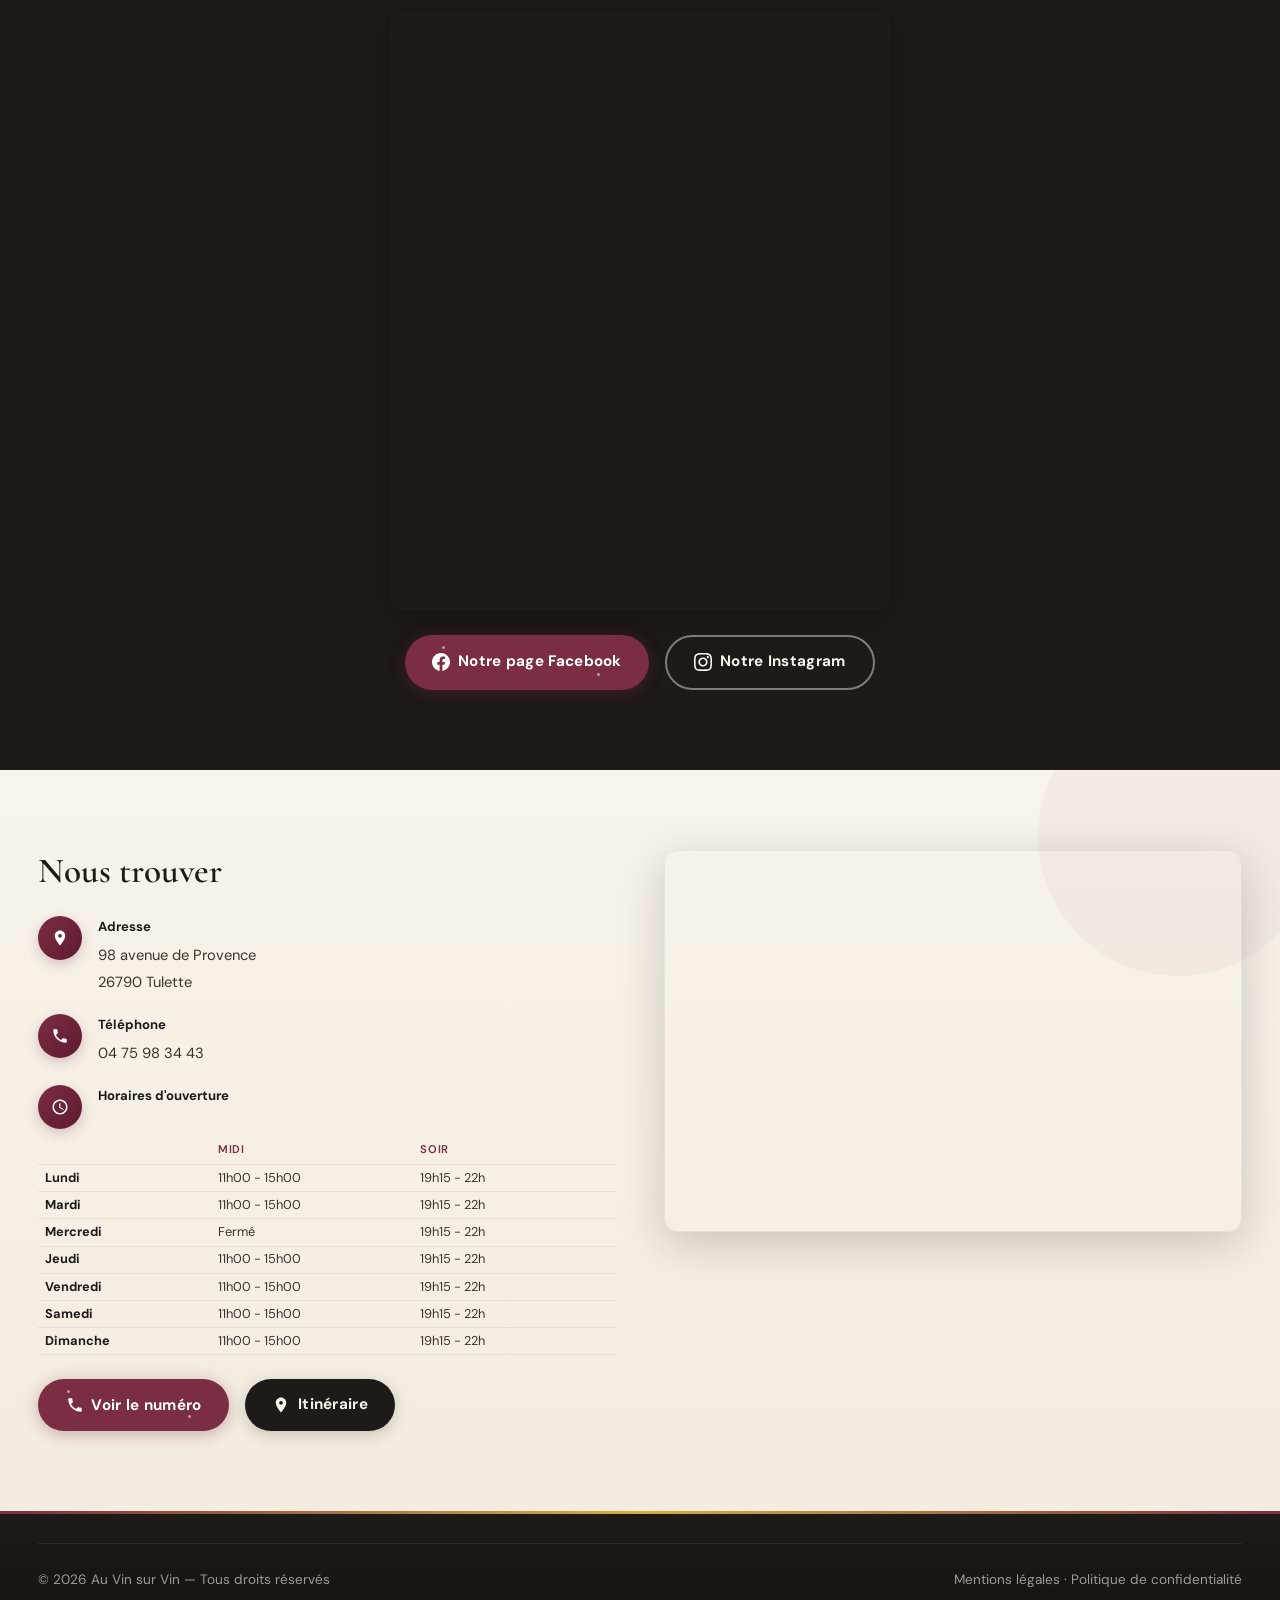
==== commit 16398484: "Rétablit l'iframe Facebook (fil de la page) + boutons FB/Instagram en secours dessous Co-Authored-By" ====
--- a/index.html
+++ b/index.html
@@ -464,8 +464,21 @@
     <div class="container">
       <span class="section-tag" data-fr="Suivez-nous" data-en="Follow us">Suivez-nous</span>
       <h2 class="section-title" data-fr="Nos actualités" data-en="Our news">Nos actualités</h2>
-      <p class="section-subtitle" data-fr="Retrouvez nos dernières nouvelles, événements et plats du moment sur nos réseaux sociaux." data-en="Find our latest news, events and dishes on our social media.">Retrouvez nos dernières nouvelles, événements et plats du moment sur nos réseaux sociaux.</p>
-      <!-- Le widget Facebook intégré n'affiche plus rien pour les visiteurs non connectés (restrictions Meta/RGPD) : liens directs à la place -->
+      <p class="section-subtitle" data-fr="Retrouvez nos dernières nouvelles, événements et plats du moment sur notre page Facebook." data-en="Find our latest news, events and dishes on our Facebook page.">Retrouvez nos dernières nouvelles, événements et plats du moment sur notre page Facebook.</p>
+      <div class="actualites-widget" id="fbWidget"></div>
+      <script>
+      (function(){
+        var c=document.getElementById('fbWidget');
+        function render(){
+          var w=Math.min(500,c.clientWidth);
+          var h=w<400?500:600;
+          c.innerHTML='<iframe src="https://www.facebook.com/plugins/page.php?href=https%3A%2F%2Fwww.facebook.com%2Fauvinsurvinatulette&tabs=timeline&width='+w+'&height='+h+'&small_header=false&adapt_container_width=true&hide_cover=false&show_facepile=true&locale=fr_FR" width="'+w+'" height="'+h+'" style="border:none;overflow:hidden" scrolling="no" frameborder="0" allowfullscreen="true" allow="autoplay; clipboard-write; encrypted-media; picture-in-picture; web-share" loading="lazy" title="Page Facebook Au Vin sur Vin"></iframe>';
+        }
+        render();
+        var t;window.addEventListener('resize',function(){clearTimeout(t);t=setTimeout(render,300)});
+      })();
+      </script>
+      <!-- Secours : le fil ci-dessus peut rester vide chez les visiteurs non connectés à Facebook (restriction Meta) -->
       <div class="actualites-btns" style="display:flex;gap:1rem;justify-content:center;flex-wrap:wrap;margin-top:1.5rem">
         <a href="https://www.facebook.com/auvinsurvinatulette/" target="_blank" rel="noopener noreferrer" class="btn btn-primary btn-glow">
           <svg viewBox="0 0 24 24" width="18" height="18"><path fill="currentColor" d="M24 12.073c0-6.627-5.373-12-12-12s-12 5.373-12 12c0 5.99 4.388 10.954 10.125 11.854v-8.385h-3.047v-3.47h3.047v-2.642c0-3.007 1.792-4.669 4.533-4.669 1.312 0 2.686.235 2.686.235v2.953h-1.514c-1.491 0-1.956.925-1.956 1.874v2.25h3.328l-.532 3.47h-2.796v8.385c5.738-.9 10.126-5.864 10.126-11.854z"/></svg>
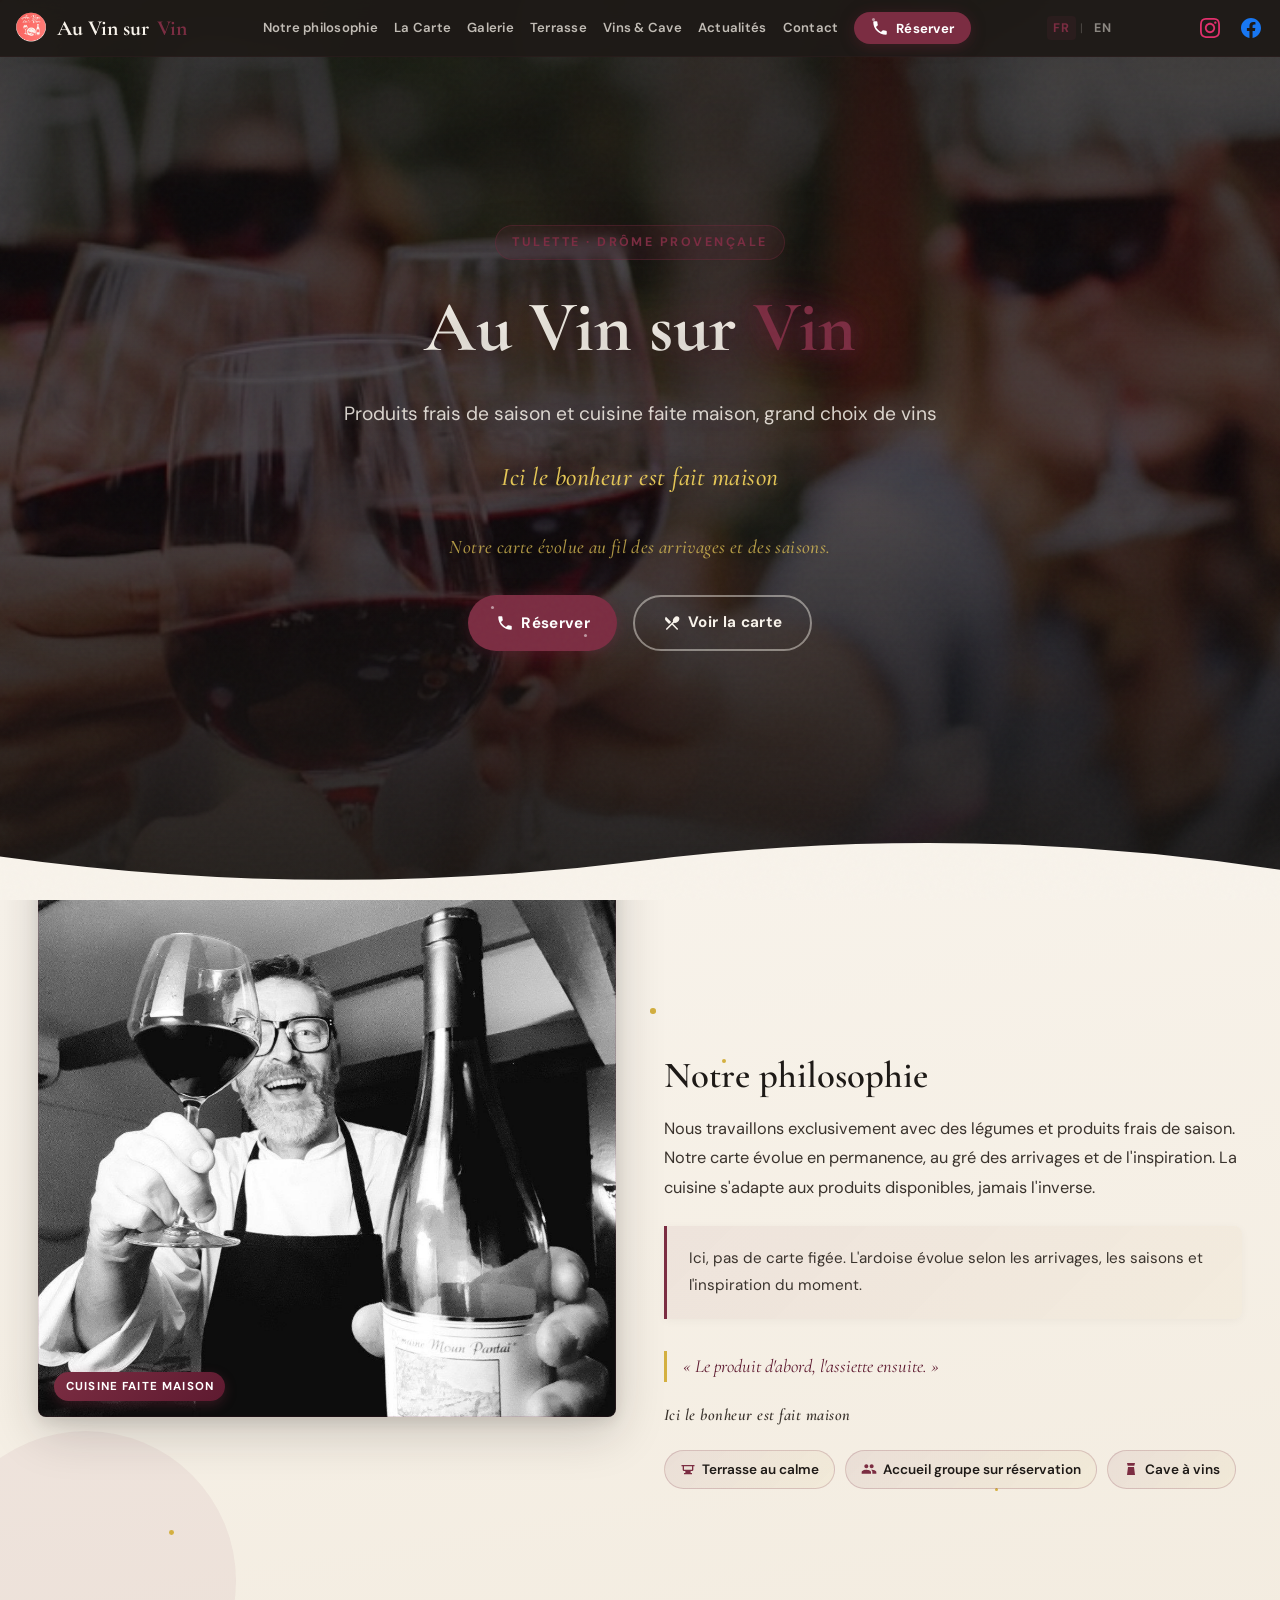
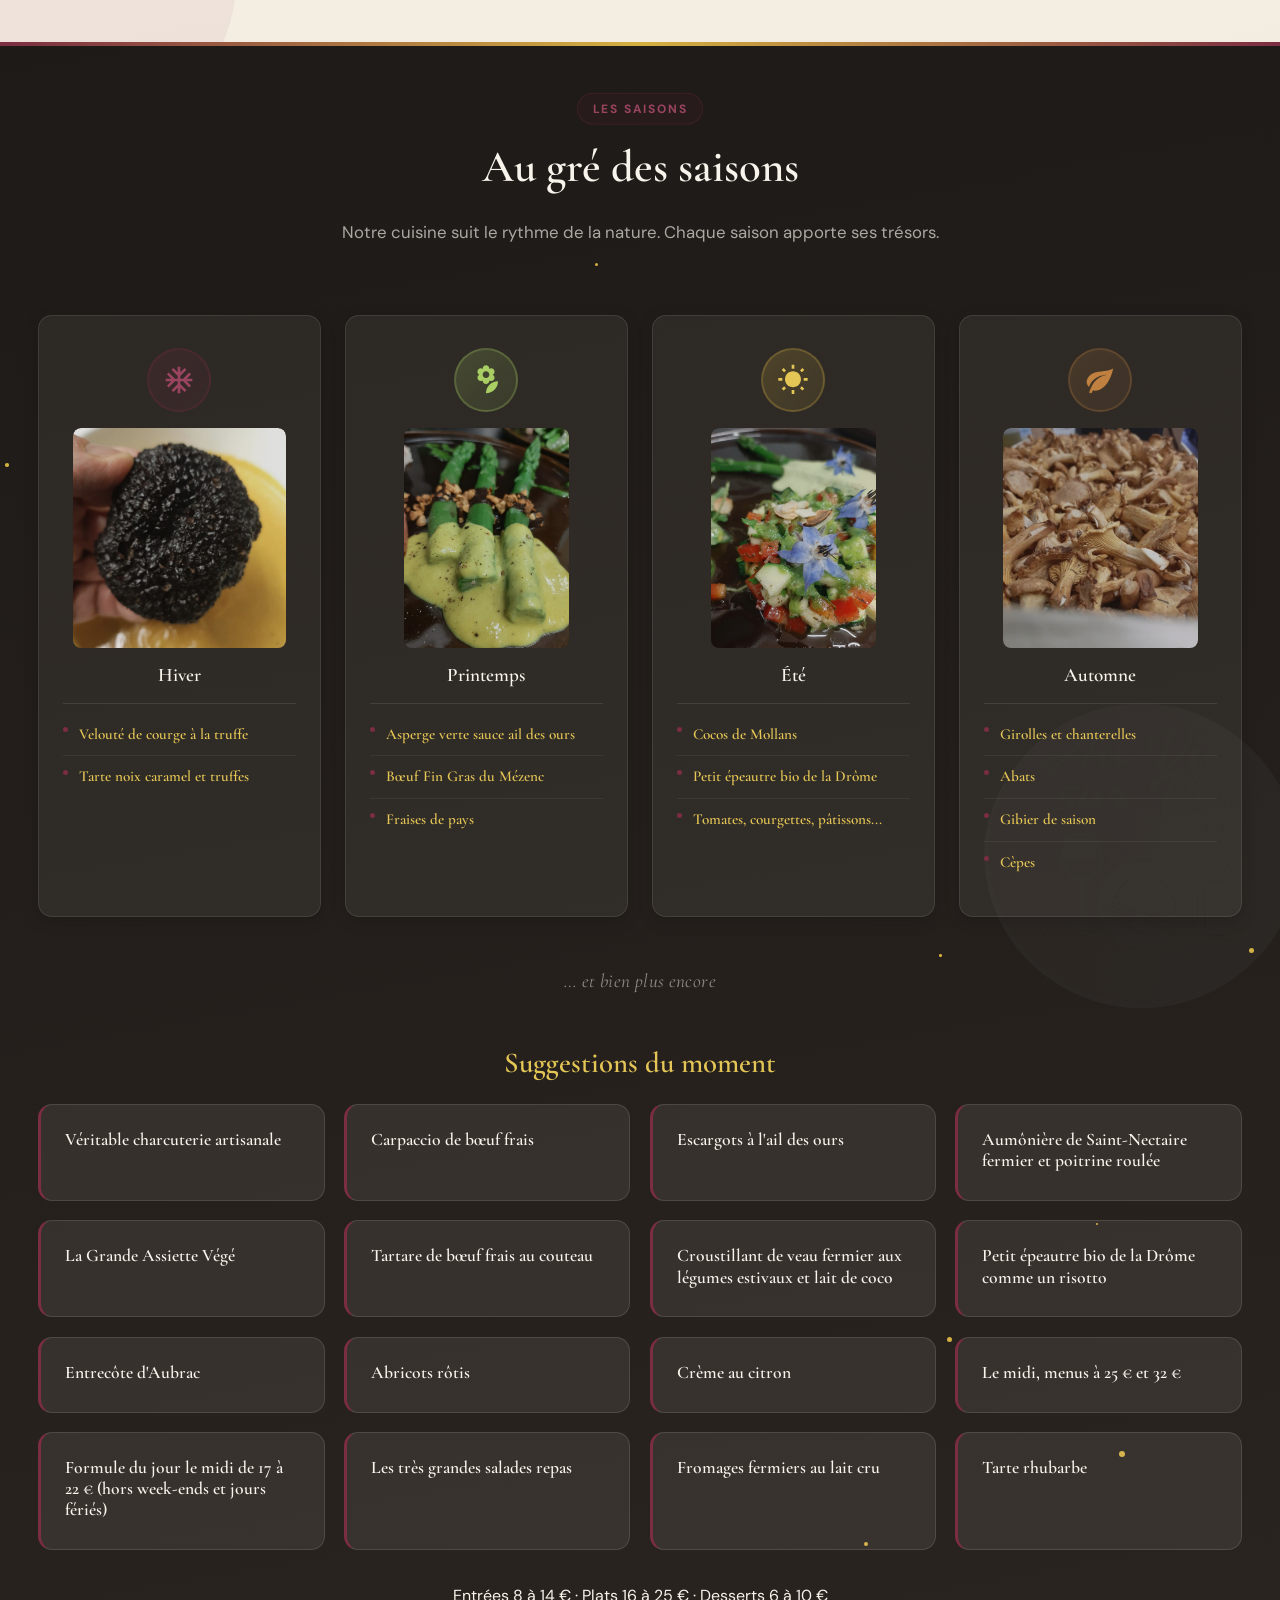
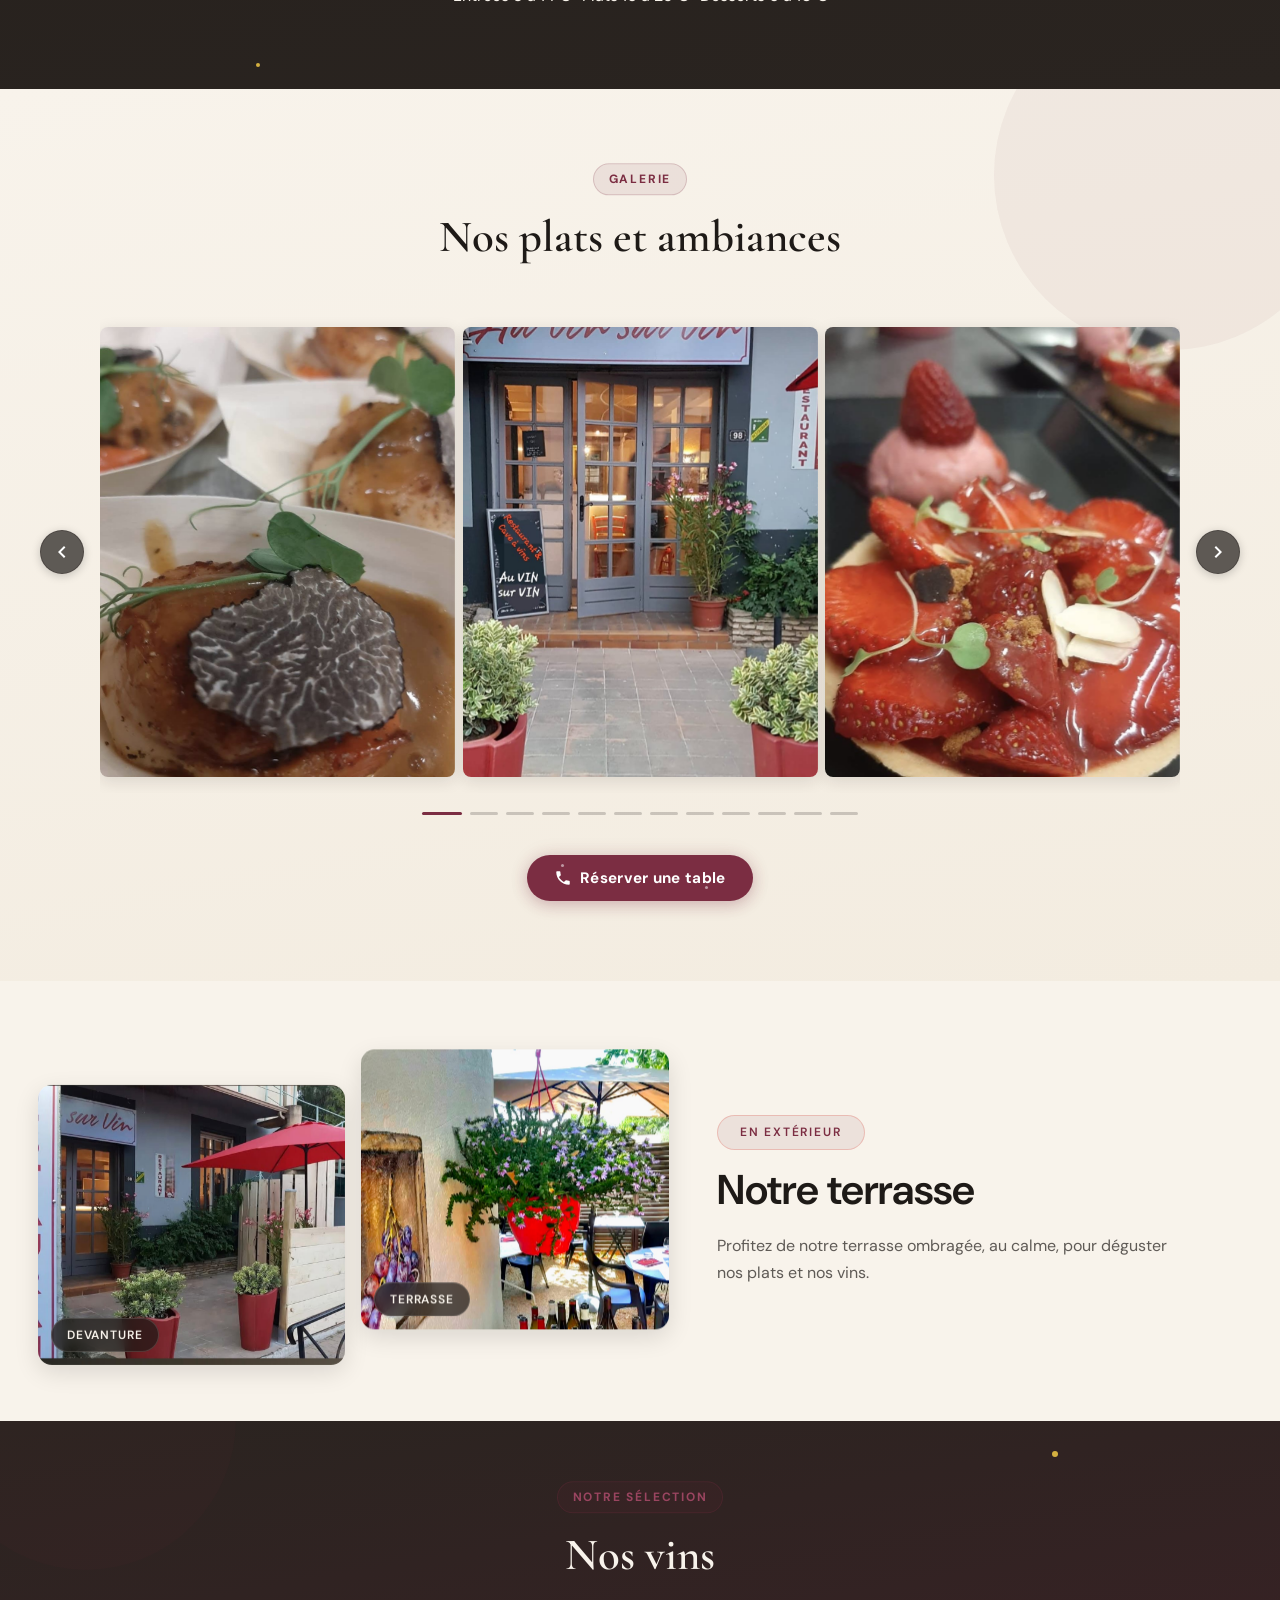
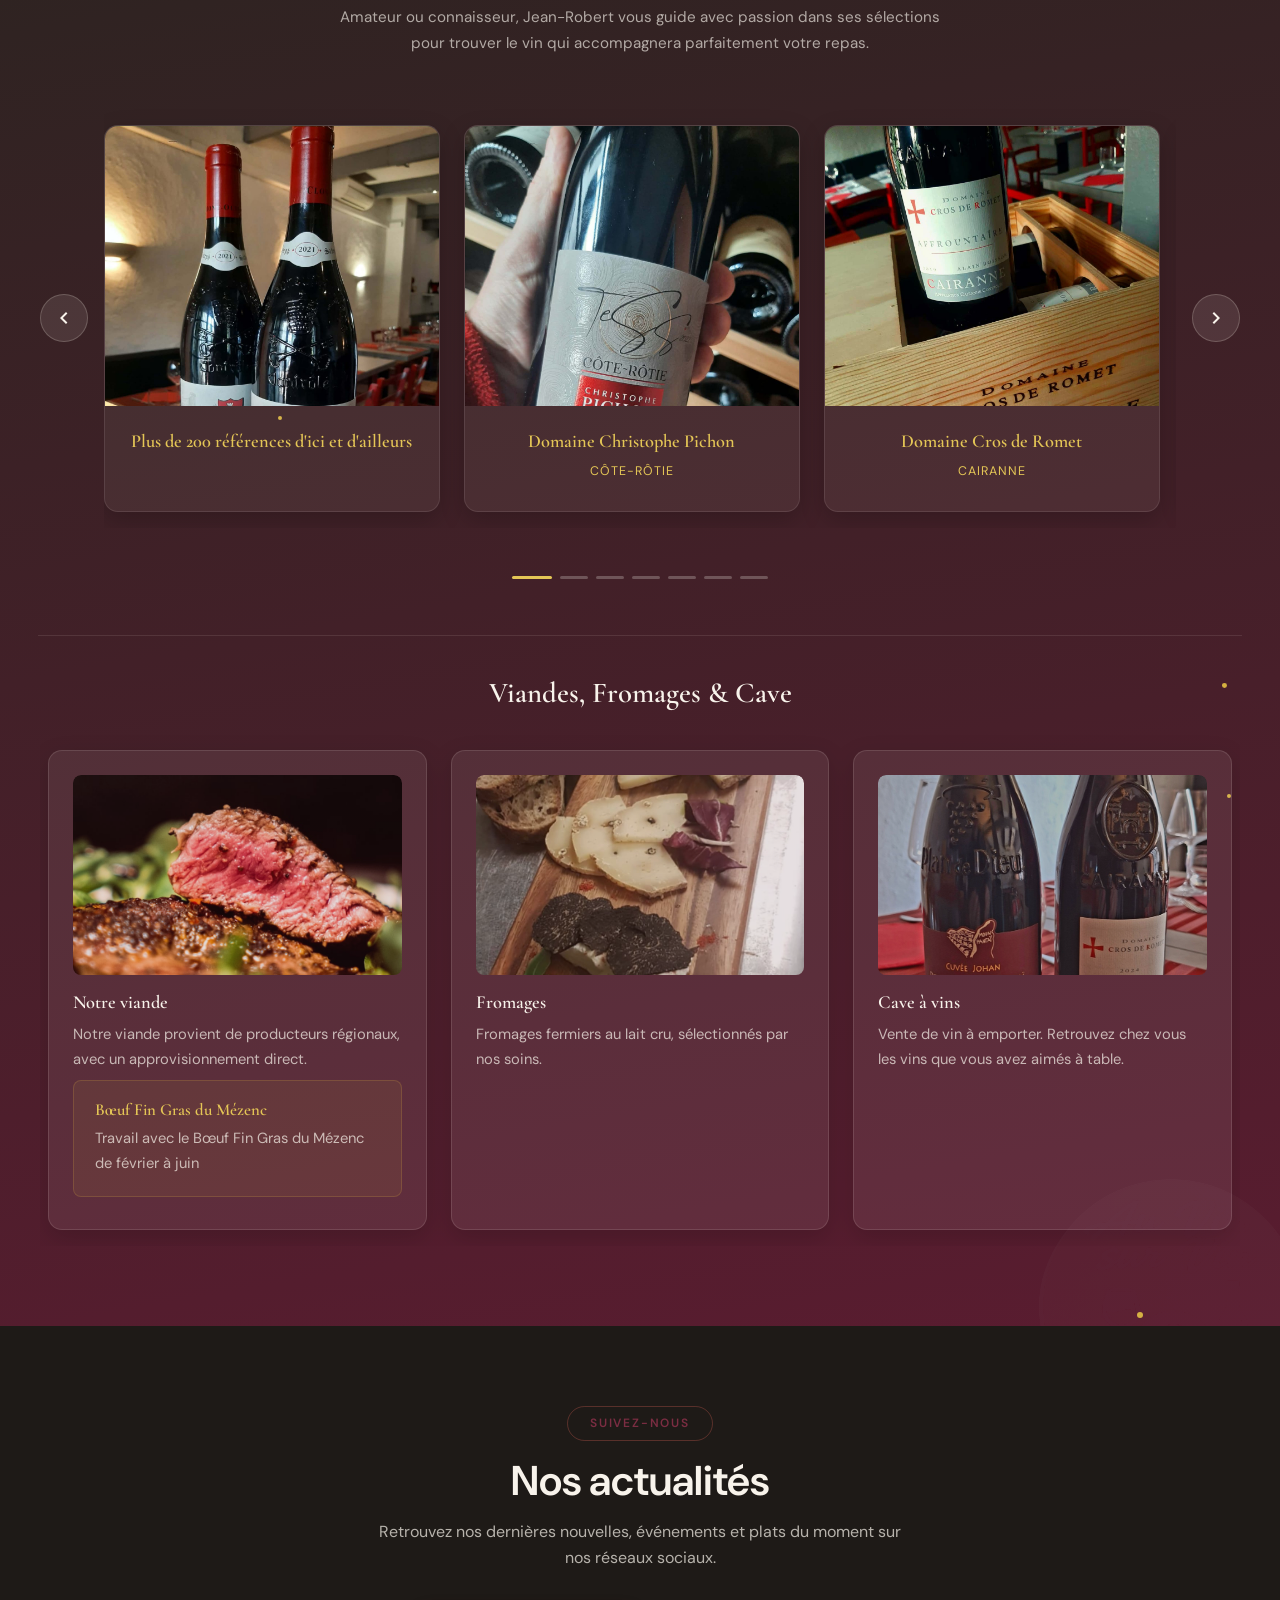
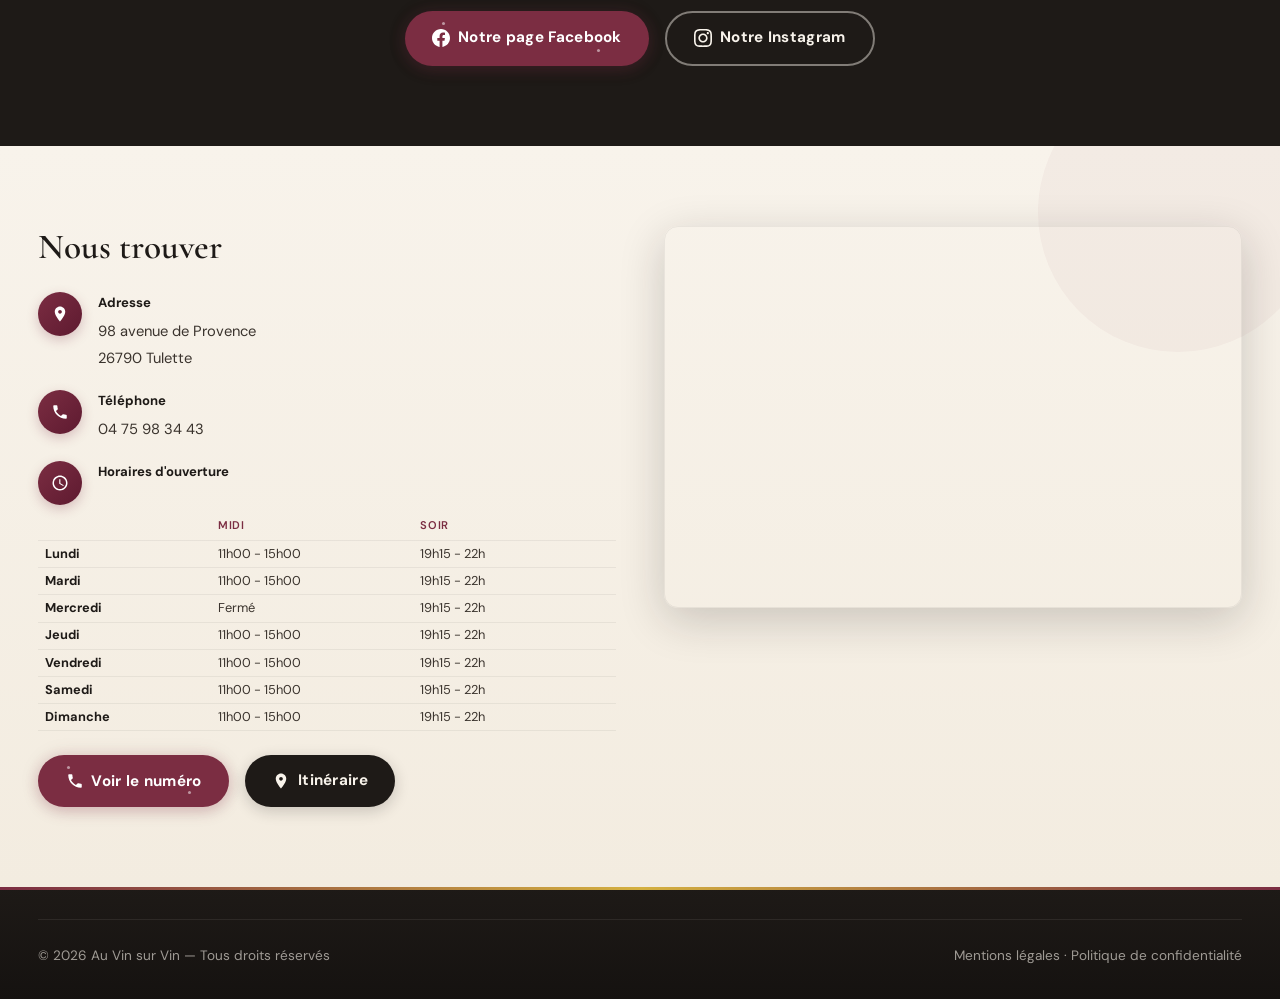
==== commit 76557679: "Retire l'iframe Facebook (cadre vide imposé par Meta) — boutons Facebook/Instagram conservés Co-Auth" ====
--- a/index.html
+++ b/index.html
@@ -464,21 +464,7 @@
     <div class="container">
       <span class="section-tag" data-fr="Suivez-nous" data-en="Follow us">Suivez-nous</span>
       <h2 class="section-title" data-fr="Nos actualités" data-en="Our news">Nos actualités</h2>
-      <p class="section-subtitle" data-fr="Retrouvez nos dernières nouvelles, événements et plats du moment sur notre page Facebook." data-en="Find our latest news, events and dishes on our Facebook page.">Retrouvez nos dernières nouvelles, événements et plats du moment sur notre page Facebook.</p>
-      <div class="actualites-widget" id="fbWidget"></div>
-      <script>
-      (function(){
-        var c=document.getElementById('fbWidget');
-        function render(){
-          var w=Math.min(500,c.clientWidth);
-          var h=w<400?500:600;
-          c.innerHTML='<iframe src="https://www.facebook.com/plugins/page.php?href=https%3A%2F%2Fwww.facebook.com%2Fauvinsurvinatulette&tabs=timeline&width='+w+'&height='+h+'&small_header=false&adapt_container_width=true&hide_cover=false&show_facepile=true&locale=fr_FR" width="'+w+'" height="'+h+'" style="border:none;overflow:hidden" scrolling="no" frameborder="0" allowfullscreen="true" allow="autoplay; clipboard-write; encrypted-media; picture-in-picture; web-share" loading="lazy" title="Page Facebook Au Vin sur Vin"></iframe>';
-        }
-        render();
-        var t;window.addEventListener('resize',function(){clearTimeout(t);t=setTimeout(render,300)});
-      })();
-      </script>
-      <!-- Secours : le fil ci-dessus peut rester vide chez les visiteurs non connectés à Facebook (restriction Meta) -->
+      <p class="section-subtitle" data-fr="Retrouvez nos dernières nouvelles, événements et plats du moment sur nos réseaux sociaux." data-en="Find our latest news, events and dishes on our social media.">Retrouvez nos dernières nouvelles, événements et plats du moment sur nos réseaux sociaux.</p>
       <div class="actualites-btns" style="display:flex;gap:1rem;justify-content:center;flex-wrap:wrap;margin-top:1.5rem">
         <a href="https://www.facebook.com/auvinsurvinatulette/" target="_blank" rel="noopener noreferrer" class="btn btn-primary btn-glow">
           <svg viewBox="0 0 24 24" width="18" height="18"><path fill="currentColor" d="M24 12.073c0-6.627-5.373-12-12-12s-12 5.373-12 12c0 5.99 4.388 10.954 10.125 11.854v-8.385h-3.047v-3.47h3.047v-2.642c0-3.007 1.792-4.669 4.533-4.669 1.312 0 2.686.235 2.686.235v2.953h-1.514c-1.491 0-1.956.925-1.956 1.874v2.25h3.328l-.532 3.47h-2.796v8.385c5.738-.9 10.126-5.864 10.126-11.854z"/></svg>
